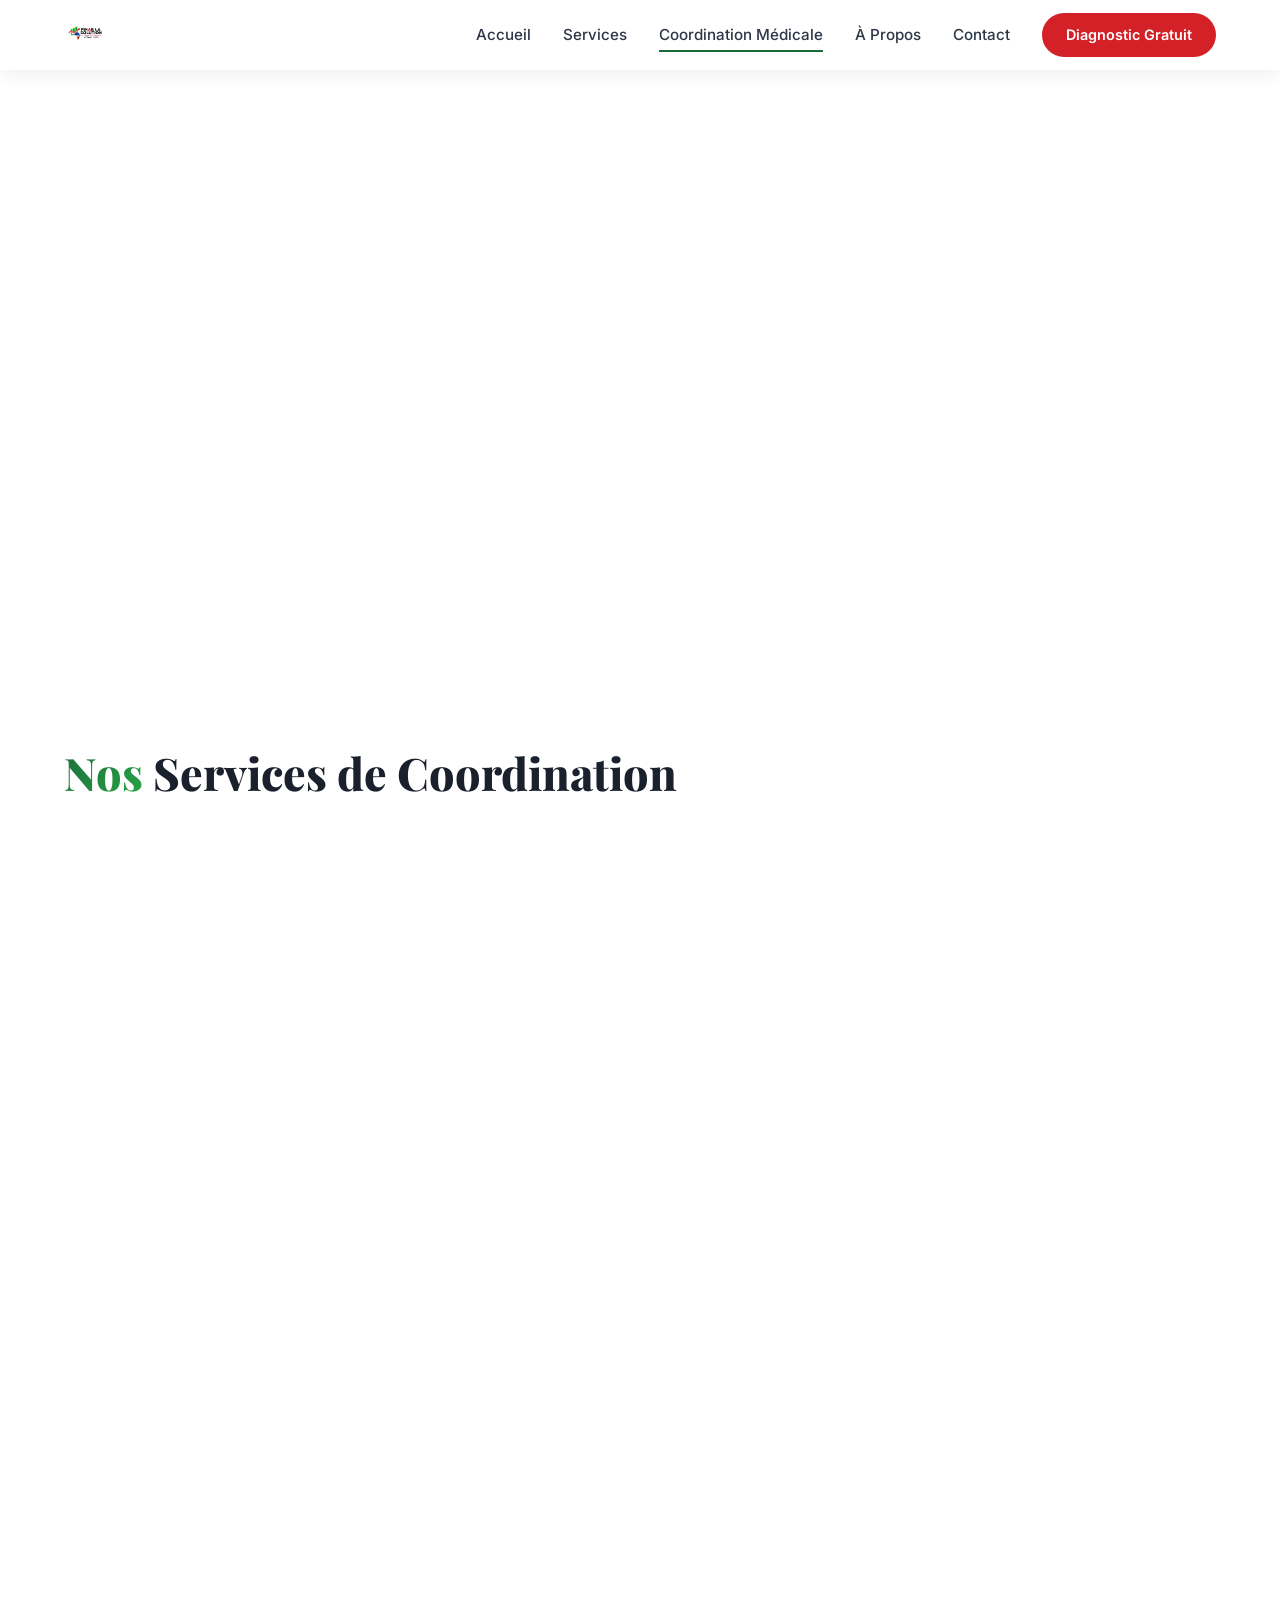
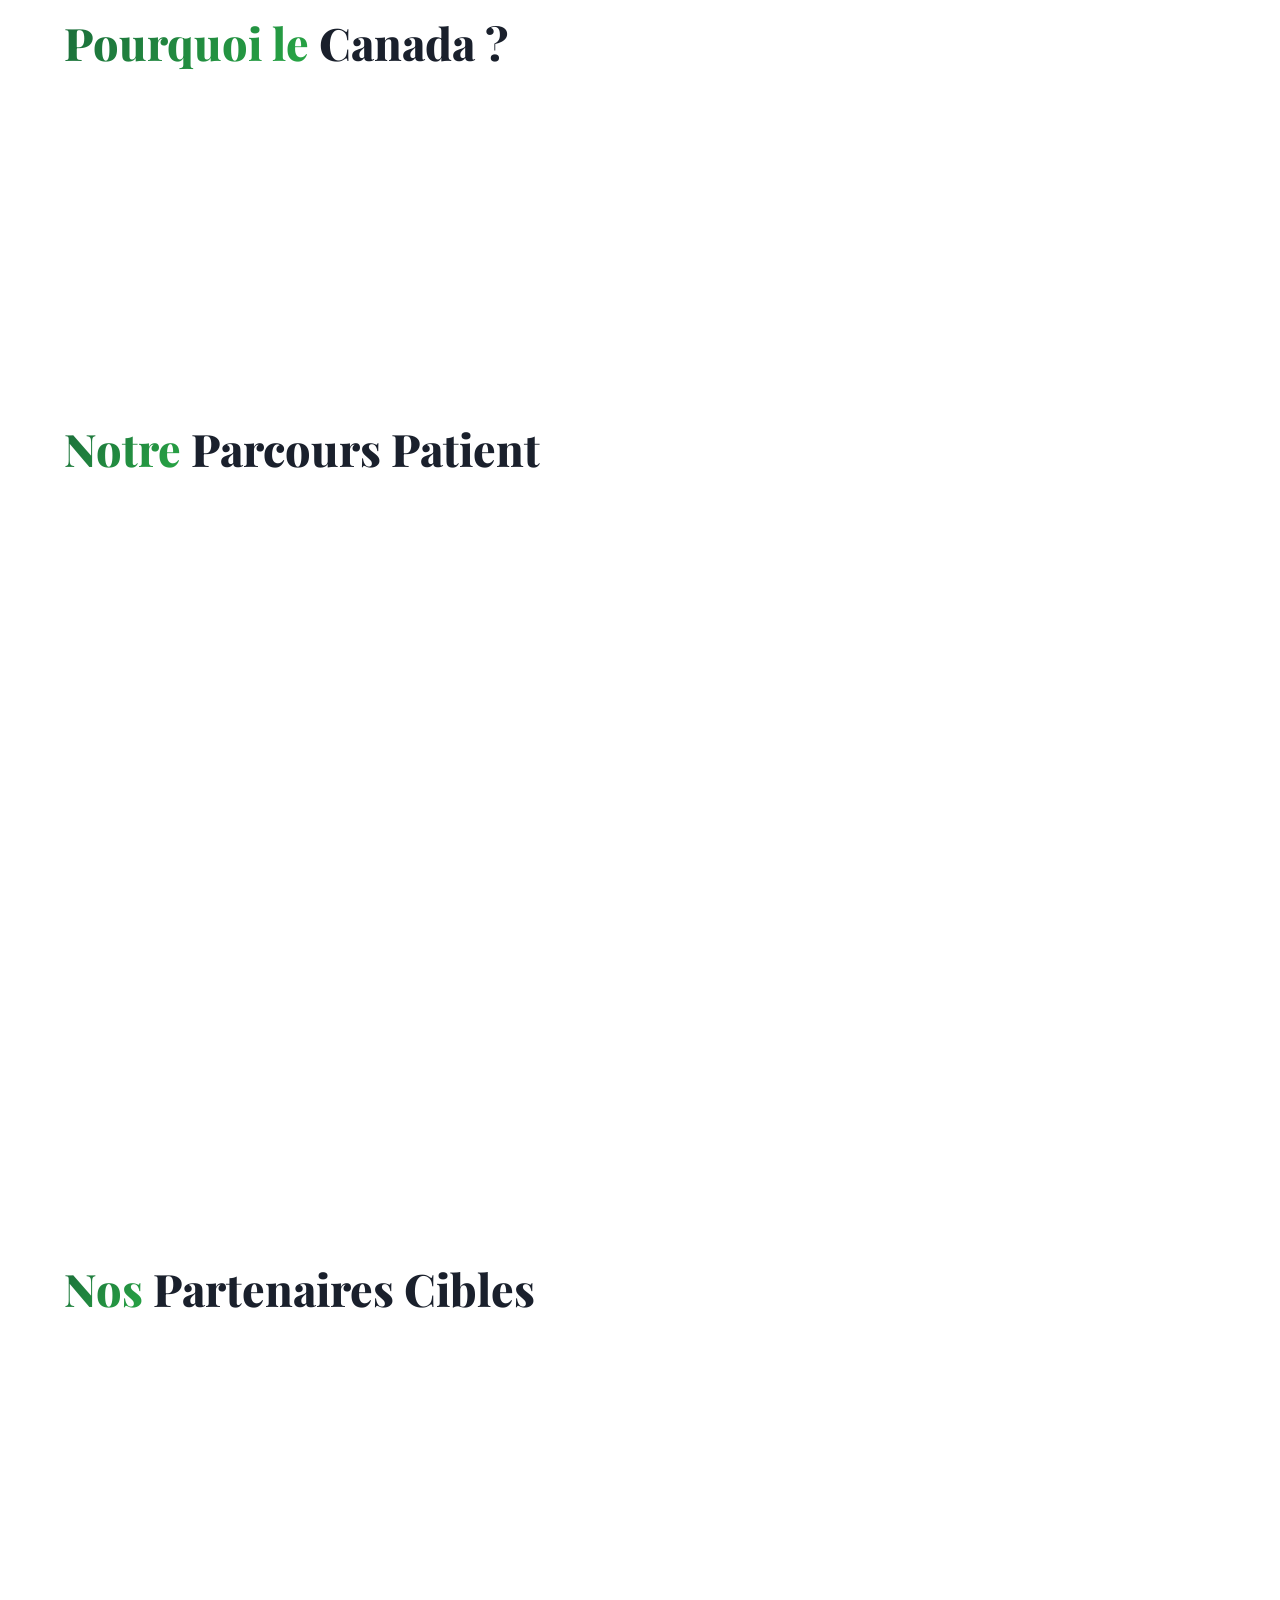
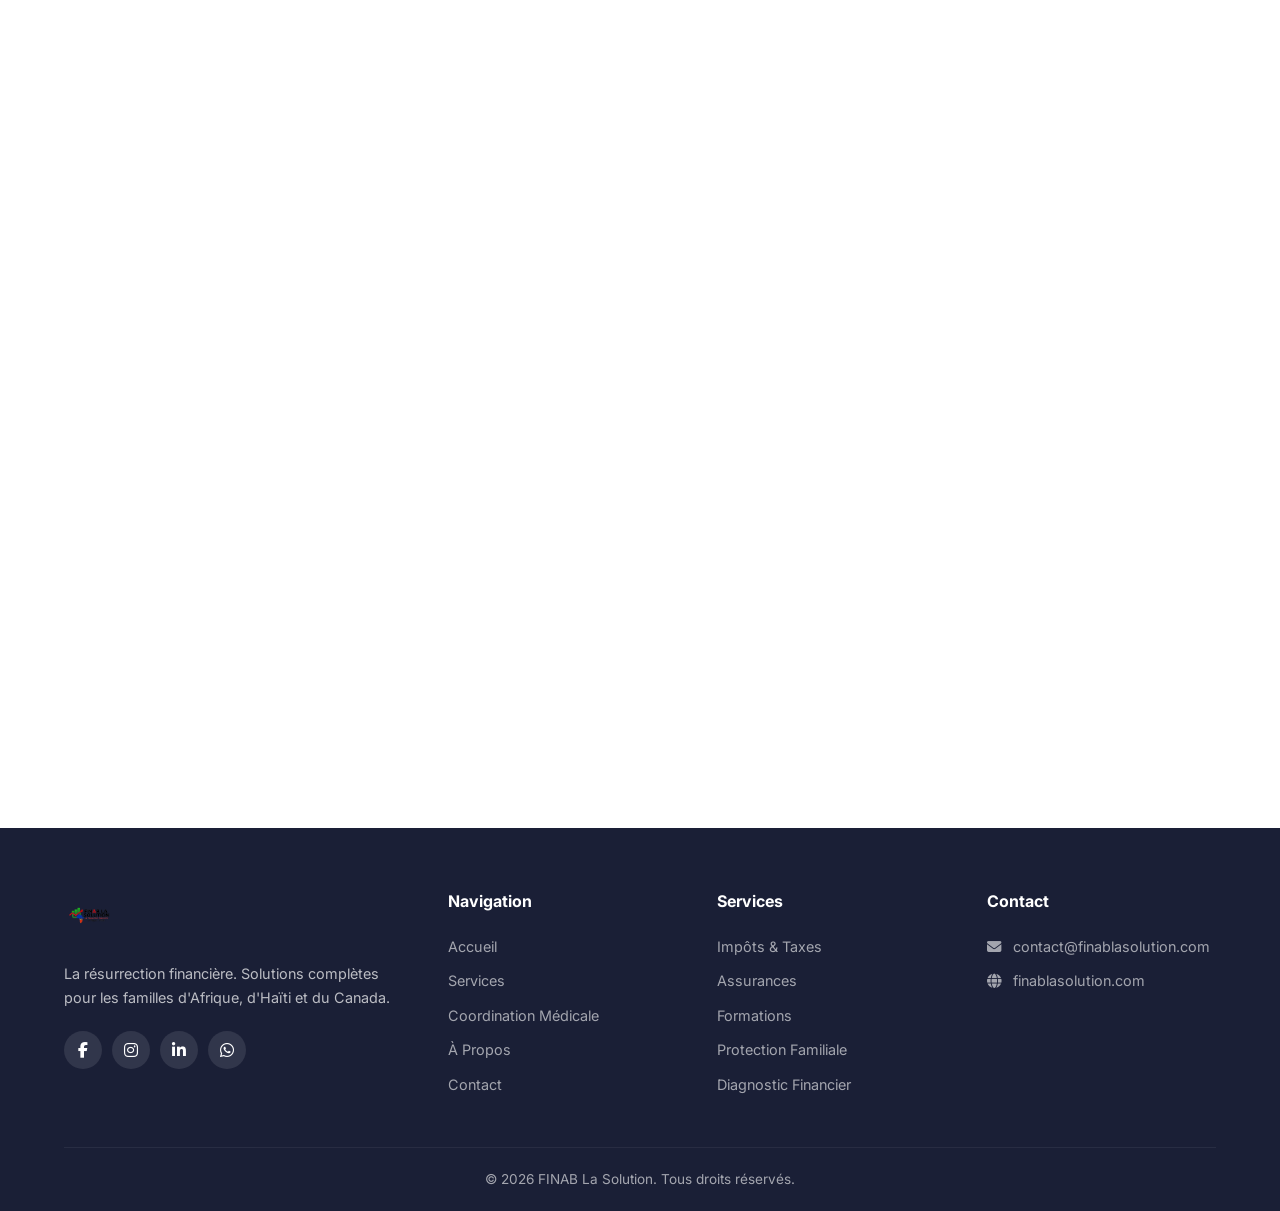
==== pages/coordination-medicale.html @ f25fc77c "Ajout page Coordination Médicale + mise à jour navigation" ====
<!DOCTYPE html>
<html lang="fr">
<head>
    <meta charset="UTF-8">
    <meta name="viewport" content="width=device-width, initial-scale=1.0">
    <title>Coordination Médicale Internationale — FINAB La Solution</title>
    <meta name="description" content="Coordination Médicale Internationale AFRIQUE → Canada. Sécurité • Conformité • Excellence.">
    <link rel="icon" href="../img/logo.webp">
    <link href="https://fonts.googleapis.com/css2?family=Inter:wght@300;400;500;600;700;800;900&family=Playfair+Display:wght@700;800;900&display=swap" rel="stylesheet">
    <link rel="stylesheet" href="https://cdnjs.cloudflare.com/ajax/libs/font-awesome/6.5.1/css/all.min.css">
    <link rel="stylesheet" href="../css/style.css">
    <link rel="stylesheet" href="../css/animations.css">
</head>
<body>
    <!-- Navigation -->
    <header id="navbar" class="navbar scrolled">
        <div class="container nav-container">
            <a href="../index.html" class="nav-logo">
                <img src="../img/logo.webp" alt="FINAB La Solution">
            </a>
            <nav class="nav-menu" id="navMenu">
                <a href="../index.html#accueil" class="nav-link">Accueil</a>
                <a href="../index.html#services" class="nav-link">Services</a>
                <a href="./coordination-medicale.html" class="nav-link active">Coordination Médicale</a>
                <a href="../index.html#apropos" class="nav-link">À Propos</a>
                <a href="../index.html#contact" class="nav-link">Contact</a>
                <a href="../index.html#diagnostic" class="nav-btn">Diagnostic Gratuit</a>
            </nav>
            <button class="nav-toggle" id="navToggle" aria-label="Menu">
                <span></span><span></span><span></span>
            </button>
        </div>
    </header>

    <main>
        <section class="section hero-medical py-5">
            <div class="container text-center text-white py-5">
                <h1 class="display-3 fw-bold fade-up">Coordination Médicale Internationale</h1>
                <p class="lead mt-3 fade-up delay-1">AFRIQUE <i class="fas fa-arrow-right mx-2"></i> Canada</p>
                <div class="d-flex justify-content-center gap-4 mt-4 fade-up delay-2">
                    <span class="h4"><i class="fas fa-shield-alt text-success me-2"></i>Sécurité</span>
                    <span class="h4"><i class="fas fa-check-circle text-info me-2"></i>Conformité</span>
                    <span class="h4"><i class="fas fa-star text-warning me-2"></i>Excellence</span>
                </div>
            </div>
        </section>

        <section class="section mission bg-light" id="mission">
            <div class="container">
                <div class="row">
                    <div class="col-md-6 d-flex align-items-center fade-left">
                        <div>
                            <h2 class="section-title"><span class="text-gradient">Notre</span> Mission</h2>
                            <p class="lead">Nous facilitons et sécurisons l’accès aux soins spécialisés au Canada pour les patients provenant de la **RDC, d’Afrique centrale et Afrique de L'Ouest** , grâce à un service complet de coordination médicale, logistique et administrative.</p>
                        </div>
                    </div>
                    <div class="col-md-6 text-center fade-right">
                        <img src="../img/medical-mission.jpg" alt="Mission Médicale" class="img-fluid rounded shadow-lg">
                    </div>
                </div>
            </div>
        </section>

        <section class="section services-medical" id="services">
            <div class="container">
                <h2 class="section-title text-center mb-5"><span class="text-gradient">Nos</span> Services de Coordination</h2>
                <div class="row row-cols-1 row-cols-md-3 g-4">
                    <div class="col fade-up">
                        <div class="card h-100 shadow-sm">
                            <div class="card-body text-center">
                                <i class="fas fa-file-alt fa-3x text-primary mb-3"></i>
                                <h5 class="card-title">Préparation du Dossier Médical</h5>
                                <p class="card-text">Collecte et organisation de tous les documents médicaux nécessaires à l'évaluation au Canada.</p>
                            </div>
                        </div>
                    </div>
                    <div class="col fade-up delay-1">
                        <div class="card h-100 shadow-sm">
                            <div class="card-body text-center">
                                <i class="fas fa-user-md fa-3x text-success mb-3"></i>
                                <h5 class="card-title">Orientation vers des Spécialistes</h5>
                                <p class="card-text">Mise en relation avec des médecins et cliniques accrédités au Canada selon la spécialité requise.</p>
                            </div>
                        </div>
                    </div>
                    <div class="col fade-up delay-2">
                        <div class="card h-100 shadow-sm">
                            <div class="card-body text-center">
                                <i class="fas fa-plane-departure fa-3x text-info mb-3"></i>
                                <h5 class="card-title">Logistique Complète</h5>
                                <p class="card-text">Gestion du voyage, hébergement, et transport local pour une tranquillité d'esprit totale.</p>
                            </div>
                        </div>
                    </div>
                    <div class="col fade-up delay-3">
                        <div class="card h-100 shadow-sm">
                            <div class="card-body text-center">
                                <i class="fas fa-shield-alt fa-3x text-warning mb-3"></i>
                                <h5 class="card-title">Assurance Privée Internationale</h5>
                                <p class="card-text">Prise en charge de l'obtention d'une couverture d'assurance adaptée à votre séjour médical.</p>
                            </div>
                        </div>
                    </div>
                    <div class="col fade-up delay-4">
                        <div class="card h-100 shadow-sm">
                            <div class="card-body text-center">
                                <i class="fas fa-clipboard-check fa-3x text-danger mb-3"></i>
                                <h5 class="card-title">Accompagnement Administratif</h5>
                                <p class="card-text">Assistance pour les démarches administratives et les visas si nécessaire.</p>
                            </div>
                        </div>
                    </div>
                    <div class="col fade-up delay-5">
                        <div class="card h-100 shadow-sm">
                            <div class="card-body text-center">
                                <i class="fas fa-heartbeat fa-3x text-success mb-3"></i>
                                <h5 class="card-title">Suivi Post-Traitement</h5>
                                <p class="card-text">Coordination du suivi nécessaire après le retour du patient dans son pays d'origine.</p>
                            </div>
                        </div>
                    </div>
                </div>
            </div>
        </section>

        <section class="section why-canada bg-light" id="why-canada">
            <div class="container">
                <h2 class="section-title text-center mb-5"><span class="text-gradient">Pourquoi le</span> Canada ?</h2>
                <div class="row align-items-center">
                    <div class="col-md-6 fade-left">
                        <img src="../img/canada-healthcare.jpg" alt="Hôpital Canadien" class="img-fluid rounded shadow-lg">
                    </div>
                    <div class="col-md-6 fade-right">
                        <ul class="list-unstyled why-canada-list">
                            <li><i class="fas fa-clinic-medical me-3 text-primary"></i> <strong>Excellence médicale</strong> reconnue mondialement</li>
                            <li><i class="fas fa-user-nurse me-3 text-success"></i> <strong>Spécialistes</strong> hautement qualifiés</li>
                            <li><i class="fas fa-microscope me-3 text-info"></i> <strong>Équipements de pointe</strong></li>
                            <li><i class="fas fa-file-contract me-3 text-warning"></i> <strong>Processus rigoureux</strong> et sécurisés</li>
                        </ul>
                    </div>
                </div>
            </div>
        </section>

        <section class="section patient-journey" id="patient-journey">
            <div class="container">
                <h2 class="section-title text-center mb-5"><span class="text-gradient">Notre</span> Parcours Patient</h2>
                <div class="timeline">
                    <div class="timeline-item fade-up">
                        <div class="timeline-icon"><i class="fas fa-search"></i></div>
                        <div class="timeline-content">
                            <h4>1. Pré-qualification</h4>
                            <p>Évaluation initiale du besoin médical et de l'éligibilité au programme de coordination.</p>
                        </div>
                    </div>
                    <div class="timeline-item fade-up delay-1">
                        <div class="timeline-icon"><i class="fas fa-file-medical"></i></div>
                        <div class="timeline-content">
                            <h4>2. Analyse Médicale Préliminaire</h4>
                            <p>Dossier examiné par nos experts pour une pré-évaluation et orientation.</p>
                        </div>
                    </div>
                    <div class="timeline-item fade-up delay-2">
                        <div class="timeline-icon"><i class="fas fa-stethoscope"></i></div>
                        <div class="timeline-content">
                            <h4>3. Plan de Soins + Estimation</h4>
                            <p>Proposition d'un plan de traitement détaillé et estimation des coûts associés.</p>
                        </div>
                    </div>
                    <div class="timeline-item fade-up delay-3">
                        <div class="timeline-icon"><i class="fas fa-plane"></i></div>
                        <div class="timeline-content">
                            <h4>4. Logistique + Assurance</h4>
                            <p>Organisation du voyage, hébergement et mise en place de l'assurance internationale.</p>
                        </div>
                    </div>
                    <div class="timeline-item fade-up delay-4">
                        <div class="timeline-icon"><i class="fas fa-hospital-user"></i></div>
                        <div class="timeline-content">
                            <h4>5. Arrivée au Canada</h4>
                            <p>Accueil et transfert du patient vers la structure médicale désignée.</p>
                        </div>
                    </div>
                    <div class="timeline-item fade-up delay-5">
                        <div class="timeline-icon"><i class="fas fa-handshake"></i></div>
                        <div class="timeline-content">
                            <h4>6. Accompagnement</h4>
                            <p>Soutien continu pendant le séjour médical : traduction, assistance quotidienne.</p>
                        </div>
                    </div>
                    <div class="timeline-item fade-up delay-6">
                        <div class="timeline-icon"><i class="fas fa-heartbeat"></i></div>
                        <div class="timeline-content">
                            <h4>7. Suivi Post-Traitement</h4>
                            <p>Organisation du suivi médical et du retour dans le pays d'origine.</p>
                        </div>
                    </div>
                </div>
            </div>
        </section>

        <section class="section partners bg-light" id="partners">
            <div class="container">
                <h2 class="section-title text-center mb-5"><span class="text-gradient">Nos</span> Partenaires Cibles</h2>
                <div class="row row-cols-1 row-cols-md-2 row-cols-lg-4 g-4">
                    <div class="col fade-up">
                        <div class="partner-card h-100 text-center p-4 shadow-sm rounded">
                            <i class="fas fa-hospital-alt fa-4x text-primary mb-3"></i>
                            <h5 class="card-title">Cliniques Privées</h5>
                        </div>
                    </div>
                    <div class="col fade-up delay-1">
                        <div class="partner-card h-100 text-center p-4 shadow-sm rounded">
                            <i class="fas fa-medkit fa-4x text-success mb-3"></i>
                            <h5 class="card-title">Centres Spécialisés</h5>
                        </div>
                    </div>
                    <div class="col fade-up delay-2">
                        <div class="partner-card h-100 text-center p-4 shadow-sm rounded">
                            <i class="fas fa-hand-holding-usd fa-4x text-info mb-3"></i>
                            <h5 class="card-title">Assureurs Internationaux</h5>
                        </div>
                    </div>
                    <div class="col fade-up delay-3">
                        <div class="partner-card h-100 text-center p-4 shadow-sm rounded">
                            <i class="fas fa-flask fa-4x text-warning mb-3"></i>
                            <h5 class="card-title">Laboratoires</h5>
                        </div>
                    </div>
                    <div class="col fade-up delay-4">
                        <div class="partner-card h-100 text-center p-4 shadow-sm rounded">
                            <i class="fas fa-ambulance fa-4x text-danger mb-3"></i>
                            <h5 class="card-title">Services de Transport Médical</h5>
                        </div>
                    </div>
                </div>
            </div>
        </section>

        <section class="section problem-solution bg-dark text-white" id="problem-solution">
            <div class="container">
                <div class="row align-items-center">
                    <div class="col-md-6 fade-left">
                        <h2 class="section-title"><span class="text-gradient">Le</span> Problème</h2>
                        <ul class="list-unstyled problem-list">
                            <li><i class="fas fa-times-circle me-3 text-danger"></i> Accès limité aux soins spécialisés en Afrique centrale</li>
                            <li><i class="fas fa-globe me-3 text-warning"></i> Parcours international complexe</li>
                            <li><i class="fas fa-exclamation-triangle me-3 text-danger"></i> Risques administratifs et financiers</li>
                            <li><i class="fas fa-search-minus me-3 text-info"></i> Manque de coordination professionnelle</li>
                        </ul>
                    </div>
                    <div class="col-md-6 fade-right">
                        <h2 class="section-title"><span class="text-gradient">Notre</span> Solution</h2>
                        <p class="lead mt-4">Un service complet de **conciergerie médicale internationale**, conforme aux normes canadiennes, garantissant **Sécurité, Conformité et Excellence** à chaque étape du processus.</p>
                        <a href="../index.html#contact" class="btn btn-primary btn-lg mt-4">
                            <i class="fas fa-phone-alt me-2"></i> Contactez-nous pour en savoir plus
                        </a>
                    </div>
                </div>
            </div>
        </section>
    </main>

    <!-- Footer (copied from index.html, paths adjusted) -->
    <footer class="footer">
        <div class="container">
            <div class="footer-grid">
                <div class="footer-brand">
                    <img src="../img/logo.webp" alt="FINAB La Solution" class="footer-logo">
                    <p>La résurrection financière. Solutions complètes pour les familles d'Afrique, d'Haïti et du Canada.</p>
                    <div class="footer-socials">
                        <a href="#"><i class="fab fa-facebook-f"></i></a>
                        <a href="#"><i class="fab fa-instagram"></i></a>
                        <a href="#"><i class="fab fa-linkedin-in"></i></a>
                        <a href="#"><i class="fab fa-whatsapp"></i></a>
                    </div>
                </div>
                <div class="footer-links">
                    <h4>Navigation</h4>
                    <a href="../index.html#accueil">Accueil</a>
                    <a href="../index.html#services">Services</a>
                    <a href="./coordination-medicale.html">Coordination Médicale</a>
                    <a href="../index.html#apropos">À Propos</a>
                    <a href="../index.html#contact">Contact</a>
                </div>
                <div class="footer-links">
                    <h4>Services</h4>
                    <a href="../index.html#services">Impôts & Taxes</a>
                    <a href="../index.html#services">Assurances</a>
                    <a href="../index.html#services">Formations</a>
                    <a href="../index.html#services">Protection Familiale</a>
                    <a href="../index.html#diagnostic">Diagnostic Financier</a>
                </div>
                <div class="footer-links">
                    <h4>Contact</h4>
                    <p><i class="fas fa-envelope"></i> contact@finablasolution.com</p>
                    <p><i class="fas fa-globe"></i> finablasolution.com</p>
                </div>
            </div>
            <div class="footer-bottom">
                <p>&copy; 2026 FINAB La Solution. Tous droits réservés.</p>
            </div>
        </div>
    </footer>

    <!-- Back to Top -->
    <button id="backToTop" class="back-to-top" aria-label="Retour en haut">
        <i class="fas fa-arrow-up"></i>
    </button>

    <script src="../js/main.js"></script>
</body>
</html>
---- css/style.css ----
/* ===== FINAB La Solution — Premium Stylesheet ===== */

:root {
    --green: #1B6B3A;
    --green-light: #28a745;
    --green-dark: #0d4a25;
    --red: #D42027;
    --red-light: #e8444a;
    --navy: #1a1f36;
    --navy-light: #272c40;
    --gold: #c9a84c;
    --white: #ffffff;
    --gray-50: #f8f9fc;
    --gray-100: #f1f3f7;
    --gray-200: #e2e6ee;
    --gray-400: #8892a4;
    --gray-600: #4a5568;
    --gray-800: #2d3748;
    --text: #1a202c;
    --shadow: 0 4px 30px rgba(0,0,0,0.08);
    --shadow-lg: 0 20px 60px rgba(0,0,0,0.12);
    --radius: 16px;
    --radius-sm: 10px;
    --transition: all 0.3s cubic-bezier(0.4, 0, 0.2, 1);
}

* { margin: 0; padding: 0; box-sizing: border-box; }

html {
    scroll-behavior: smooth;
    scroll-padding-top: 80px;
}

body {
    font-family: 'Inter', -apple-system, sans-serif;
    color: var(--text);
    background: var(--white);
    overflow-x: hidden;
    line-height: 1.7;
}

.container {
    max-width: 1200px;
    margin: 0 auto;
    padding: 0 24px;
}

.text-gradient {
    background: linear-gradient(135deg, var(--green), var(--green-light));
    -webkit-background-clip: text;
    -webkit-text-fill-color: transparent;
    background-clip: text;
}

/* ===== PRELOADER ===== */
#preloader {
    position: fixed;
    inset: 0;
    background: var(--navy);
    display: flex;
    align-items: center;
    justify-content: center;
    z-index: 10000;
    transition: opacity 0.5s, visibility 0.5s;
}
#preloader.hidden { opacity: 0; visibility: hidden; }
.loader { text-align: center; }
.loader-logo { width: 80px; animation: pulse 1.5s infinite; }
.loader-bar { width: 200px; height: 4px; background: rgba(255,255,255,0.1); border-radius: 4px; margin-top: 20px; overflow: hidden; }
.loader-progress { height: 100%; background: linear-gradient(90deg, var(--green), var(--green-light)); border-radius: 4px; animation: loading 1.5s ease-in-out; width: 100%; }
@keyframes loading { from { width: 0; } to { width: 100%; } }
@keyframes pulse { 0%,100% { transform: scale(1); } 50% { transform: scale(1.05); } }

/* ===== NAVBAR ===== */
.navbar {
    position: fixed;
    top: 0;
    left: 0;
    right: 0;
    z-index: 1000;
    padding: 16px 0;
    transition: var(--transition);
    background: transparent;
}
.navbar.scrolled {
    background: rgba(255,255,255,0.95);
    backdrop-filter: blur(20px);
    box-shadow: 0 2px 20px rgba(0,0,0,0.08);
    padding: 10px 0;
}
.nav-container { display: flex; align-items: center; justify-content: space-between; }
.nav-logo img { height: 50px; transition: var(--transition); }
.navbar.scrolled .nav-logo img { height: 42px; }
.nav-menu { display: flex; align-items: center; gap: 32px; }
.nav-link {
    font-size: 0.95rem;
    font-weight: 500;
    color: var(--white);
    text-decoration: none;
    position: relative;
    transition: var(--transition);
}
.navbar.scrolled .nav-link { color: var(--gray-800); }
.nav-link::after {
    content: '';
    position: absolute;
    bottom: -4px;
    left: 0;
    width: 0;
    height: 2px;
    background: var(--green);
    transition: var(--transition);
}
.nav-link:hover::after, .nav-link.active::after { width: 100%; }
.nav-btn {
    padding: 10px 24px;
    background: var(--red);
    color: var(--white) !important;
    border-radius: 50px;
    font-weight: 600;
    font-size: 0.9rem;
    text-decoration: none;
    transition: var(--transition);
}
.nav-btn:hover { background: var(--red-light); transform: translateY(-2px); box-shadow: 0 8px 25px rgba(212,32,39,0.3); }
.nav-toggle { display: none; background: none; border: none; cursor: pointer; padding: 8px; }
.nav-toggle span { display: block; width: 24px; height: 2px; background: var(--white); margin: 5px 0; transition: var(--transition); border-radius: 2px; }
.navbar.scrolled .nav-toggle span { background: var(--gray-800); }

/* ===== HERO ===== */
.hero {
    position: relative;
    min-height: 100vh;
    display: flex;
    align-items: center;
    overflow: hidden;
}
/* Hero Slider */
.hero-slider { position: absolute; inset: 0; z-index: 0; }
.hero-slide {
    position: absolute;
    inset: 0;
    background-size: cover;
    background-position: center;
    opacity: 0;
    transform: scale(1.1);
    transition: opacity 1.2s ease, transform 6s ease;
}
.hero-slide.active { opacity: 1; transform: scale(1); }
.slide-overlay {
    position: absolute;
    inset: 0;
    background: linear-gradient(135deg, rgba(26,31,54,0.85) 0%, rgba(13,74,37,0.75) 50%, rgba(26,31,54,0.85) 100%);
}
.hero-slider-nav {
    position: absolute;
    bottom: 80px;
    left: 50%;
    transform: translateX(-50%);
    z-index: 10;
    display: flex;
    gap: 12px;
}
.slider-dot {
    width: 12px;
    height: 12px;
    border-radius: 50%;
    background: rgba(255,255,255,0.4);
    cursor: pointer;
    transition: var(--transition);
}
.slider-dot.active { background: var(--white); width: 36px; border-radius: 6px; }
.particles { position: absolute; inset: 0; overflow: hidden; }
.particle {
    position: absolute;
    width: 4px;
    height: 4px;
    background: rgba(255,255,255,0.15);
    border-radius: 50%;
    animation: float-particle linear infinite;
}
@keyframes float-particle {
    0% { transform: translateY(100vh) rotate(0deg); opacity: 0; }
    10% { opacity: 1; }
    90% { opacity: 1; }
    100% { transform: translateY(-10vh) rotate(720deg); opacity: 0; }
}
.hero-content {
    position: relative;
    z-index: 2;
    text-align: center;
    color: var(--white);
    padding: 120px 0 80px;
}
.hero-badge {
    display: inline-flex;
    align-items: center;
    gap: 8px;
    padding: 8px 20px;
    background: rgba(255,255,255,0.1);
    border: 1px solid rgba(255,255,255,0.15);
    border-radius: 50px;
    font-size: 0.85rem;
    font-weight: 500;
    margin-bottom: 24px;
    backdrop-filter: blur(10px);
}
.hero-title {
    font-family: 'Playfair Display', serif;
    font-size: clamp(2.8rem, 6vw, 5rem);
    font-weight: 900;
    line-height: 1.1;
    margin-bottom: 24px;
}
.hero-title .text-gradient {
    background: linear-gradient(135deg, var(--green-light), #4ade80, var(--gold));
    -webkit-background-clip: text;
    -webkit-text-fill-color: transparent;
    background-clip: text;
}
.hero-subtitle {
    font-size: 1.15rem;
    max-width: 640px;
    margin: 0 auto 40px;
    opacity: 0.9;
    line-height: 1.8;
}
.hero-cta { display: flex; justify-content: center; gap: 16px; flex-wrap: wrap; margin-bottom: 60px; }
.hero-stats {
    display: flex;
    justify-content: center;
    gap: 60px;
    padding-top: 40px;
    border-top: 1px solid rgba(255,255,255,0.1);
}
.stat { text-align: center; }
.stat-number { font-size: 2.5rem; font-weight: 800; display: block; }
.stat-label { font-size: 0.85rem; opacity: 0.7; }
.hero-scroll {
    position: absolute;
    bottom: 30px;
    left: 50%;
    transform: translateX(-50%);
    z-index: 2;
}
.hero-scroll a { color: rgba(255,255,255,0.5); font-size: 1.5rem; animation: bounce 2s infinite; display: block; }
@keyframes bounce { 0%,20%,50%,80%,100% { transform: translateY(0); } 40% { transform: translateY(-10px); } 60% { transform: translateY(-5px); } }

/* ===== BUTTONS ===== */
.btn {
    display: inline-flex;
    align-items: center;
    gap: 8px;
    padding: 12px 28px;
    border-radius: 50px;
    font-weight: 600;
    font-size: 0.95rem;
    text-decoration: none;
    border: none;
    cursor: pointer;
    transition: var(--transition);
}
.btn-lg { padding: 16px 36px; font-size: 1rem; }
.btn-primary { background: var(--red); color: var(--white); }
.btn-primary:hover { background: var(--red-light); transform: translateY(-3px); box-shadow: 0 12px 35px rgba(212,32,39,0.3); }
.btn-outline { background: transparent; color: var(--white); border: 2px solid rgba(255,255,255,0.3); }
.btn-outline:hover { background: rgba(255,255,255,0.1); border-color: rgba(255,255,255,0.6); }
.btn-white { background: var(--white); color: var(--green-dark); }
.btn-white:hover { background: var(--gray-100); transform: translateY(-3px); box-shadow: var(--shadow-lg); }
.btn-outline-white { background: transparent; color: var(--white); border: 2px solid rgba(255,255,255,0.4); }
.btn-outline-white:hover { background: rgba(255,255,255,0.1); }
.btn-full { width: 100%; justify-content: center; }

/* ===== SECTIONS ===== */
.section { padding: 100px 0; }
.section-header { text-align: center; max-width: 640px; margin: 0 auto 60px; }
.section-tag {
    display: inline-block;
    padding: 6px 16px;
    background: rgba(27,107,58,0.1);
    color: var(--green);
    border-radius: 50px;
    font-size: 0.85rem;
    font-weight: 600;
    margin-bottom: 16px;
    text-transform: uppercase;
    letter-spacing: 1px;
}
.section-title { font-family: 'Playfair Display', serif; font-size: clamp(2rem, 4vw, 2.8rem); font-weight: 800; line-height: 1.2; margin-bottom: 16px; }
.section-desc { color: var(--gray-600); font-size: 1.05rem; }

/* ===== SERVICES ===== */
.services { background: var(--gray-50); }
.services-grid { display: grid; grid-template-columns: repeat(3, 1fr); gap: 24px; }
.service-card {
    background: var(--white);
    border-radius: var(--radius);
    box-shadow: var(--shadow);
    transition: var(--transition);
    position: relative;
    overflow: hidden;
}
.service-img { height: 200px; overflow: hidden; }
.service-img img { width: 100%; height: 100%; object-fit: cover; transition: transform 0.5s ease; }
.service-card:hover .service-img img { transform: scale(1.1); }
.service-body { padding: 30px; }
.service-card::before {
    content: '';
    position: absolute;
    top: 0;
    left: 0;
    right: 0;
    height: 4px;
    background: linear-gradient(90deg, var(--green), var(--green-light));
    transform: scaleX(0);
    transition: var(--transition);
}
.service-card:hover { transform: translateY(-8px); box-shadow: var(--shadow-lg); }
.service-card:hover::before { transform: scaleX(1); }
.service-icon {
    width: 64px;
    height: 64px;
    background: linear-gradient(135deg, rgba(27,107,58,0.1), rgba(40,167,69,0.1));
    border-radius: 16px;
    display: flex;
    align-items: center;
    justify-content: center;
    font-size: 1.5rem;
    color: var(--green);
    margin-bottom: 20px;
    transition: var(--transition);
}
.service-card:hover .service-icon { background: linear-gradient(135deg, var(--green), var(--green-light)); color: var(--white); }
.service-card h3 { font-size: 1.2rem; font-weight: 700; margin-bottom: 12px; }
.service-card p { color: var(--gray-600); font-size: 0.95rem; margin-bottom: 16px; }
.service-link { color: var(--green); font-weight: 600; text-decoration: none; font-size: 0.9rem; display: inline-flex; align-items: center; gap: 6px; }
.service-link i { transition: var(--transition); }
.service-link:hover i { transform: translateX(4px); }

/* ===== ABOUT ===== */
.about-grid { display: grid; grid-template-columns: 1fr 1fr; gap: 80px; align-items: center; }
.about-img-wrapper { position: relative; border-radius: var(--radius); overflow: hidden; }
.about-img-wrapper img { width: 100%; height: 500px; object-fit: cover; }
.about-badge {
    position: absolute;
    bottom: 24px;
    right: 24px;
    background: var(--green);
    color: var(--white);
    padding: 20px 28px;
    border-radius: var(--radius-sm);
    text-align: center;
}
.badge-number { font-size: 2rem; font-weight: 800; display: block; }
.badge-text { font-size: 0.8rem; opacity: 0.9; }
.about-content p { color: var(--gray-600); margin-bottom: 16px; font-size: 1.05rem; }
.about-features { margin: 30px 0; }
.feature { display: flex; align-items: center; gap: 12px; padding: 10px 0; }
.feature i { color: var(--green); font-size: 1.2rem; }
.feature span { font-weight: 500; }

/* ===== REGIONS ===== */
.regions { background: linear-gradient(135deg, var(--navy) 0%, var(--green-dark) 100%); color: var(--white); }
.regions .section-tag { background: rgba(255,255,255,0.15); color: var(--white); }
.regions .text-gradient { background: linear-gradient(135deg, #4ade80, var(--gold)); -webkit-background-clip: text; background-clip: text; }
.regions-grid { display: grid; grid-template-columns: repeat(3, 1fr); gap: 30px; }
.region-card {
    background: rgba(255,255,255,0.05);
    border: 1px solid rgba(255,255,255,0.1);
    border-radius: var(--radius);
    text-align: center;
    transition: var(--transition);
    backdrop-filter: blur(10px);
    overflow: hidden;
}
.region-card:hover { background: rgba(255,255,255,0.1); transform: translateY(-5px); }
.region-img { height: 200px; overflow: hidden; }
.region-img img { width: 100%; height: 100%; object-fit: cover; transition: transform 0.5s ease; }
.region-card:hover .region-img img { transform: scale(1.1); }
.region-body { padding: 30px; }
.region-icon { font-size: 3rem; margin-bottom: 16px; }
.region-card h3 { font-size: 1.3rem; font-weight: 700; margin-bottom: 12px; }
.region-card p { opacity: 0.8; font-size: 0.95rem; }

/* ===== TESTIMONIALS ===== */
.testimonials { background: var(--gray-50); }
.testimonials-slider { max-width: 700px; margin: 0 auto; position: relative; }
.testimonial-card {
    display: none;
    background: var(--white);
    padding: 48px;
    border-radius: var(--radius);
    box-shadow: var(--shadow);
    text-align: center;
}
.testimonial-card.active { display: block; animation: fadeIn 0.5s; }
@keyframes fadeIn { from { opacity: 0; transform: translateY(10px); } to { opacity: 1; transform: translateY(0); } }
.testimonial-stars { color: var(--gold); font-size: 1.2rem; margin-bottom: 24px; }
.testimonial-text { font-size: 1.1rem; color: var(--gray-600); line-height: 1.8; margin-bottom: 30px; font-style: italic; }
.testimonial-author { display: flex; align-items: center; justify-content: center; gap: 16px; }
.author-avatar { width: 50px; height: 50px; background: var(--gray-200); border-radius: 50%; display: flex; align-items: center; justify-content: center; font-size: 2rem; color: var(--gray-400); }
.testimonial-author strong { display: block; font-size: 1rem; }
.testimonial-author span { color: var(--gray-400); font-size: 0.85rem; }
.testimonial-nav { display: flex; align-items: center; justify-content: center; gap: 20px; margin-top: 30px; }
.test-prev, .test-next { background: var(--white); border: 1px solid var(--gray-200); width: 44px; height: 44px; border-radius: 50%; cursor: pointer; display: flex; align-items: center; justify-content: center; transition: var(--transition); }
.test-prev:hover, .test-next:hover { background: var(--green); color: var(--white); border-color: var(--green); }
.test-dots { display: flex; gap: 8px; }
.dot { width: 10px; height: 10px; border-radius: 50%; background: var(--gray-200); cursor: pointer; transition: var(--transition); }
.dot.active { background: var(--green); width: 30px; border-radius: 5px; }

/* ===== DIAGNOSTIC ===== */
.diagnostic-wrapper { max-width: 800px; margin: 0 auto; }
.diagnostic-placeholder {
    background: var(--gray-50);
    border: 2px dashed var(--gray-200);
    border-radius: var(--radius);
    padding: 80px 40px;
    text-align: center;
}
.diagnostic-icon { font-size: 3rem; color: var(--green); margin-bottom: 20px; }
.diagnostic-placeholder h3 { font-size: 1.4rem; margin-bottom: 12px; }
.diagnostic-placeholder p { color: var(--gray-400); }
.diagnostic-wrapper iframe { border-radius: var(--radius); border: none; }

/* ===== CTA SECTION ===== */
.cta-section {
    background: linear-gradient(135deg, var(--red), #e8444a);
    color: var(--white);
    text-align: center;
    padding: 80px 0;
}
.cta-content h2 { font-family: 'Playfair Display', serif; font-size: clamp(1.8rem, 3.5vw, 2.5rem); margin-bottom: 16px; }
.cta-content p { opacity: 0.9; font-size: 1.1rem; max-width: 500px; margin: 0 auto 30px; }
.cta-buttons { display: flex; justify-content: center; gap: 16px; flex-wrap: wrap; }

/* ===== CONTACT ===== */
.contact-grid { display: grid; grid-template-columns: 1fr 1.2fr; gap: 60px; align-items: start; }
.contact-card {
    display: flex;
    align-items: center;
    gap: 16px;
    padding: 20px;
    background: var(--gray-50);
    border-radius: var(--radius-sm);
    margin-bottom: 16px;
    transition: var(--transition);
}
.contact-card:hover { transform: translateX(8px); }
.contact-icon { width: 50px; height: 50px; background: linear-gradient(135deg, var(--green), var(--green-light)); color: var(--white); border-radius: 12px; display: flex; align-items: center; justify-content: center; font-size: 1.2rem; flex-shrink: 0; }
.contact-card h4 { font-size: 1rem; margin-bottom: 4px; }
.contact-card p { color: var(--gray-600); font-size: 0.9rem; }
.contact-socials { display: flex; gap: 12px; margin-top: 24px; }
.social-icon { width: 44px; height: 44px; background: var(--gray-100); border-radius: 50%; display: flex; align-items: center; justify-content: center; color: var(--gray-600); text-decoration: none; transition: var(--transition); }
.social-icon:hover { background: var(--green); color: var(--white); transform: translateY(-3px); }

.contact-form { background: var(--white); padding: 40px; border-radius: var(--radius); box-shadow: var(--shadow); }
.form-row { display: grid; grid-template-columns: 1fr 1fr; gap: 16px; }
.form-group { margin-bottom: 20px; }
.form-group label { display: block; font-weight: 600; font-size: 0.9rem; margin-bottom: 6px; }
.form-group input, .form-group select, .form-group textarea {
    width: 100%;
    padding: 14px 18px;
    border: 1px solid var(--gray-200);
    border-radius: var(--radius-sm);
    font-size: 0.95rem;
    font-family: inherit;
    transition: var(--transition);
    background: var(--gray-50);
}
.form-group input:focus, .form-group select:focus, .form-group textarea:focus {
    outline: none;
    border-color: var(--green);
    box-shadow: 0 0 0 4px rgba(27,107,58,0.1);
}

/* ===== FOOTER ===== */
.footer { background: var(--navy); color: var(--white); padding: 60px 0 0; }
.footer-grid { display: grid; grid-template-columns: 1.5fr 1fr 1fr 1fr; gap: 40px; padding-bottom: 40px; }
.footer-logo { height: 50px; margin-bottom: 16px; }
.footer-brand p { opacity: 0.7; font-size: 0.9rem; margin-bottom: 20px; }
.footer-socials { display: flex; gap: 10px; }
.footer-socials a { width: 38px; height: 38px; background: rgba(255,255,255,0.1); border-radius: 50%; display: flex; align-items: center; justify-content: center; color: var(--white); text-decoration: none; transition: var(--transition); }
.footer-socials a:hover { background: var(--green); transform: translateY(-3px); }
.footer-links h4 { font-size: 1rem; font-weight: 700; margin-bottom: 20px; }
.footer-links a, .footer-links p { display: block; color: rgba(255,255,255,0.6); text-decoration: none; font-size: 0.9rem; margin-bottom: 10px; transition: var(--transition); }
.footer-links a:hover { color: var(--white); padding-left: 4px; }
.footer-links p i { margin-right: 8px; }
.footer-bottom { border-top: 1px solid rgba(255,255,255,0.1); padding: 20px 0; text-align: center; font-size: 0.85rem; opacity: 0.6; }

/* ===== BACK TO TOP ===== */
.back-to-top {
    position: fixed;
    bottom: 100px;
    right: 24px;
    width: 48px;
    height: 48px;
    background: var(--green);
    color: var(--white);
    border: none;
    border-radius: 50%;
    cursor: pointer;
    font-size: 1.1rem;
    display: flex;
    align-items: center;
    justify-content: center;
    opacity: 0;
    visibility: hidden;
    transition: var(--transition);
    box-shadow: 0 4px 20px rgba(27,107,58,0.3);
    z-index: 99;
}
.back-to-top.visible { opacity: 1; visibility: visible; }
.back-to-top:hover { background: var(--green-dark); transform: translateY(-3px); }

/* ===== RESPONSIVE ===== */
@media (max-width: 992px) {
    .nav-menu {
        position: fixed;
        top: 0;
        right: -100%;
        width: 280px;
        height: 100vh;
        background: var(--navy);
        flex-direction: column;
        padding: 80px 30px 30px;
        transition: var(--transition);
        gap: 20px;
    }
    .nav-menu.open { right: 0; }
    .nav-menu .nav-link { color: var(--white); font-size: 1.1rem; }
    .nav-toggle { display: block; z-index: 1001; }
    .nav-toggle.open span:nth-child(1) { transform: rotate(45deg) translate(5px, 5px); }
    .nav-toggle.open span:nth-child(2) { opacity: 0; }
    .nav-toggle.open span:nth-child(3) { transform: rotate(-45deg) translate(5px, -5px); }
    .services-grid { grid-template-columns: repeat(2, 1fr); }
    .about-grid { grid-template-columns: 1fr; gap: 40px; }
    .contact-grid { grid-template-columns: 1fr; }
    .footer-grid { grid-template-columns: 1fr 1fr; }
    .hero-stats { gap: 30px; }
    .regions-grid { grid-template-columns: 1fr; max-width: 400px; margin: 0 auto; }
}

@media (max-width: 640px) {
    .services-grid { grid-template-columns: 1fr; }
    .hero-stats { flex-direction: column; gap: 20px; }
    .form-row { grid-template-columns: 1fr; }
    .footer-grid { grid-template-columns: 1fr; }
    .hero-title { font-size: 2.2rem; }
    .section { padding: 70px 0; }
    .contact-form { padding: 24px; }
    .testimonial-card { padding: 30px 20px; }
}
---- css/animations.css ----
/* ===== Scroll Animations ===== */
.fade-up { opacity: 0; transform: translateY(40px); transition: opacity 0.8s ease, transform 0.8s ease; }
.fade-left { opacity: 0; transform: translateX(-40px); transition: opacity 0.8s ease, transform 0.8s ease; }
.fade-right { opacity: 0; transform: translateX(40px); transition: opacity 0.8s ease, transform 0.8s ease; }
.fade-up.visible, .fade-left.visible, .fade-right.visible { opacity: 1; transform: translate(0); }
.delay-1 { transition-delay: 0.15s !important; }
.delay-2 { transition-delay: 0.3s !important; }
.delay-3 { transition-delay: 0.45s !important; }
.delay-4 { transition-delay: 0.6s !important; }
.delay-5 { transition-delay: 0.75s !important; }

/* ===== Hover Micro-interactions ===== */
.service-card { transition: transform 0.4s cubic-bezier(0.34, 1.56, 0.64, 1), box-shadow 0.3s ease; }
.region-card { transition: transform 0.4s cubic-bezier(0.34, 1.56, 0.64, 1), background 0.3s ease; }

/* ===== Gradient border shimmer ===== */
@keyframes shimmer {
    0% { background-position: -200% center; }
    100% { background-position: 200% center; }
}
.service-card:hover::before {
    background: linear-gradient(90deg, var(--green), var(--gold), var(--green-light), var(--green));
    background-size: 200% 100%;
    animation: shimmer 2s infinite;
}

/* ===== Floating animation ===== */
@keyframes float {
    0%, 100% { transform: translateY(0); }
    50% { transform: translateY(-10px); }
}
.about-badge { animation: float 3s ease-in-out infinite; }

/* ===== Typewriter cursor ===== */
@keyframes blink { 0%, 100% { opacity: 1; } 50% { opacity: 0; } }
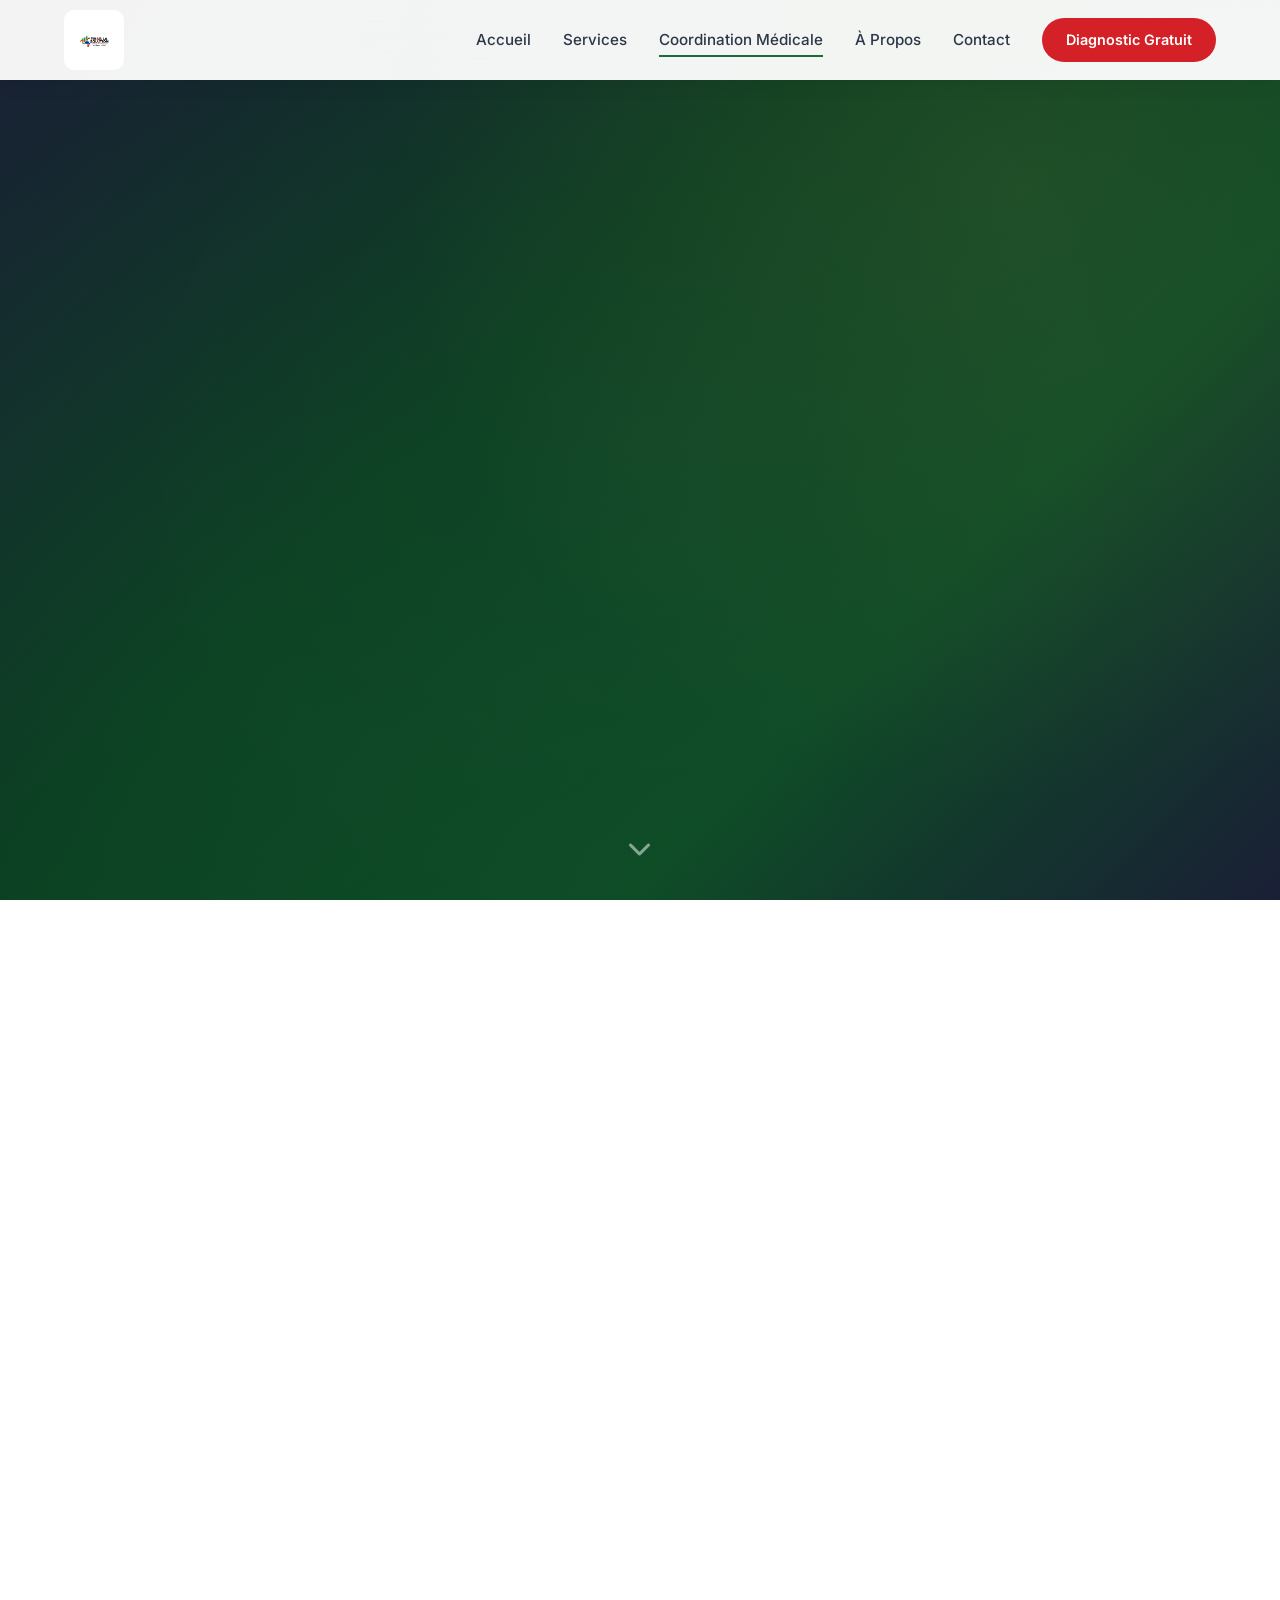
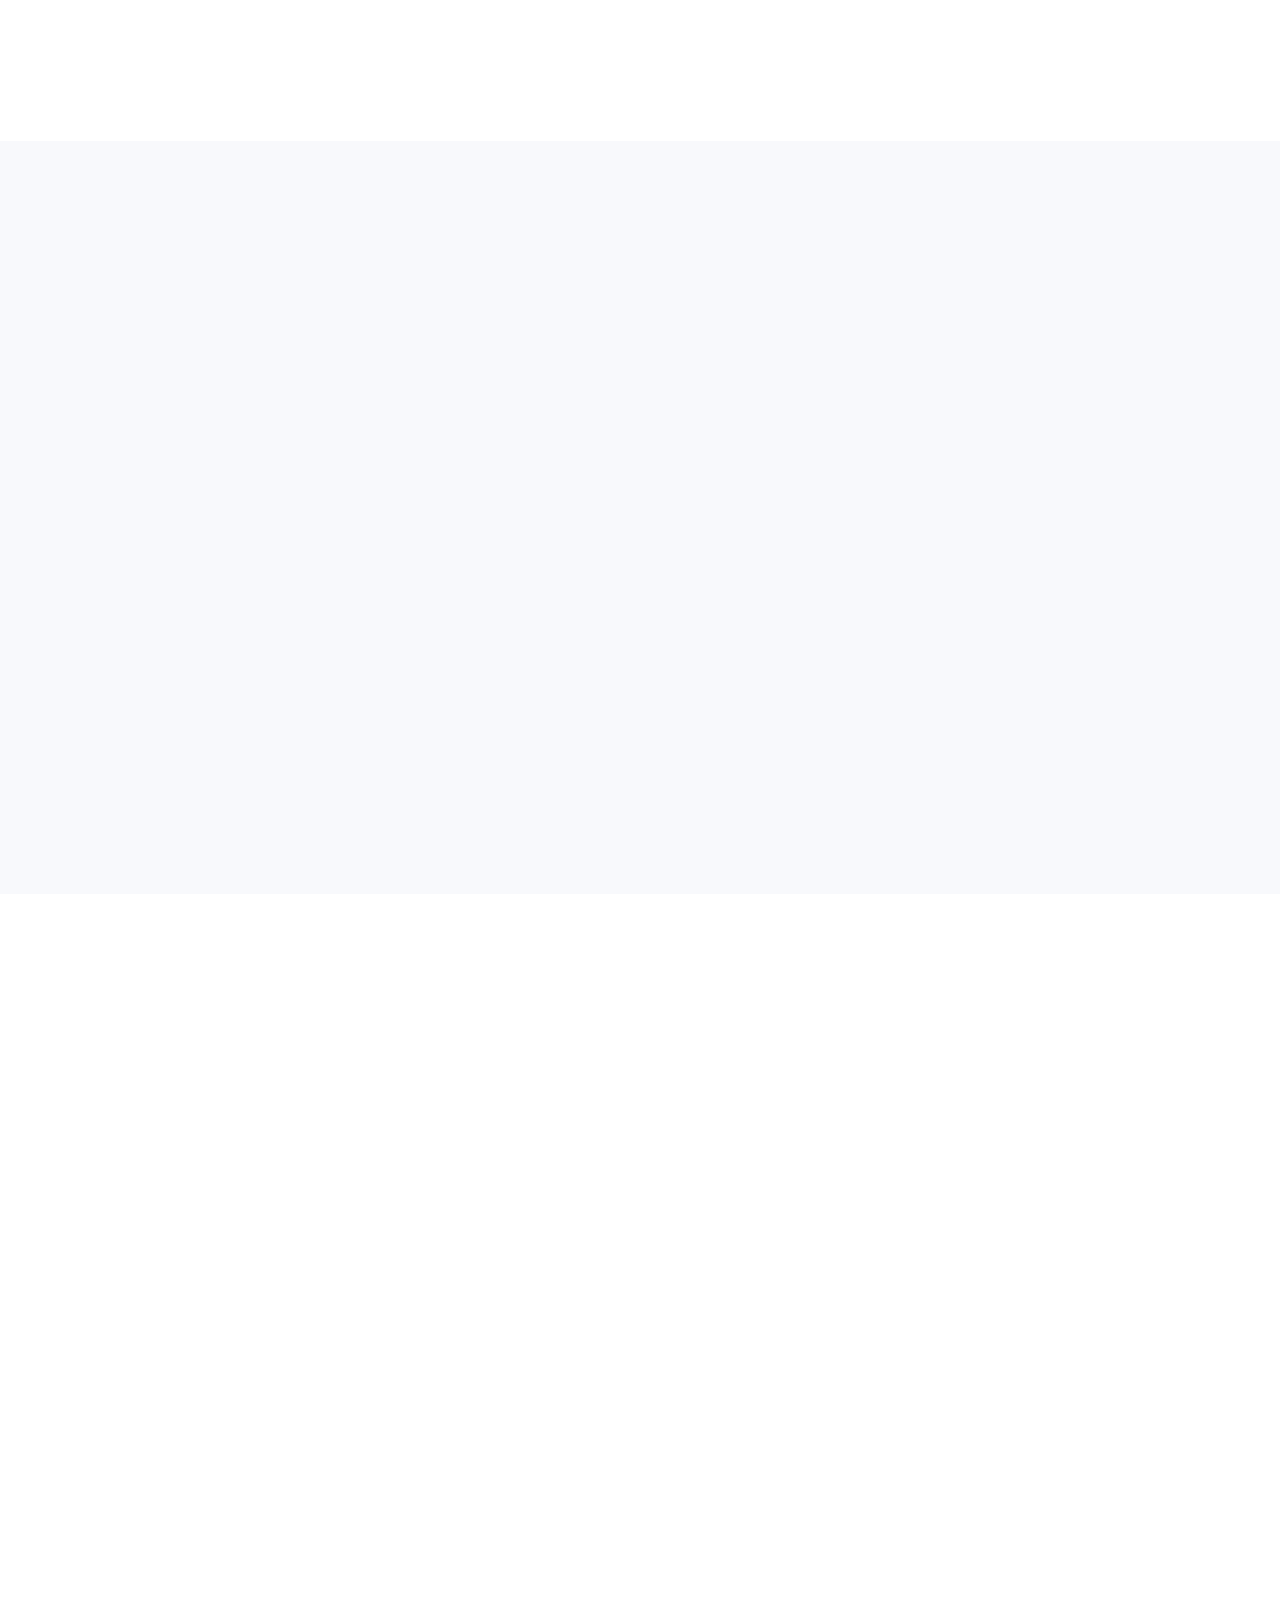
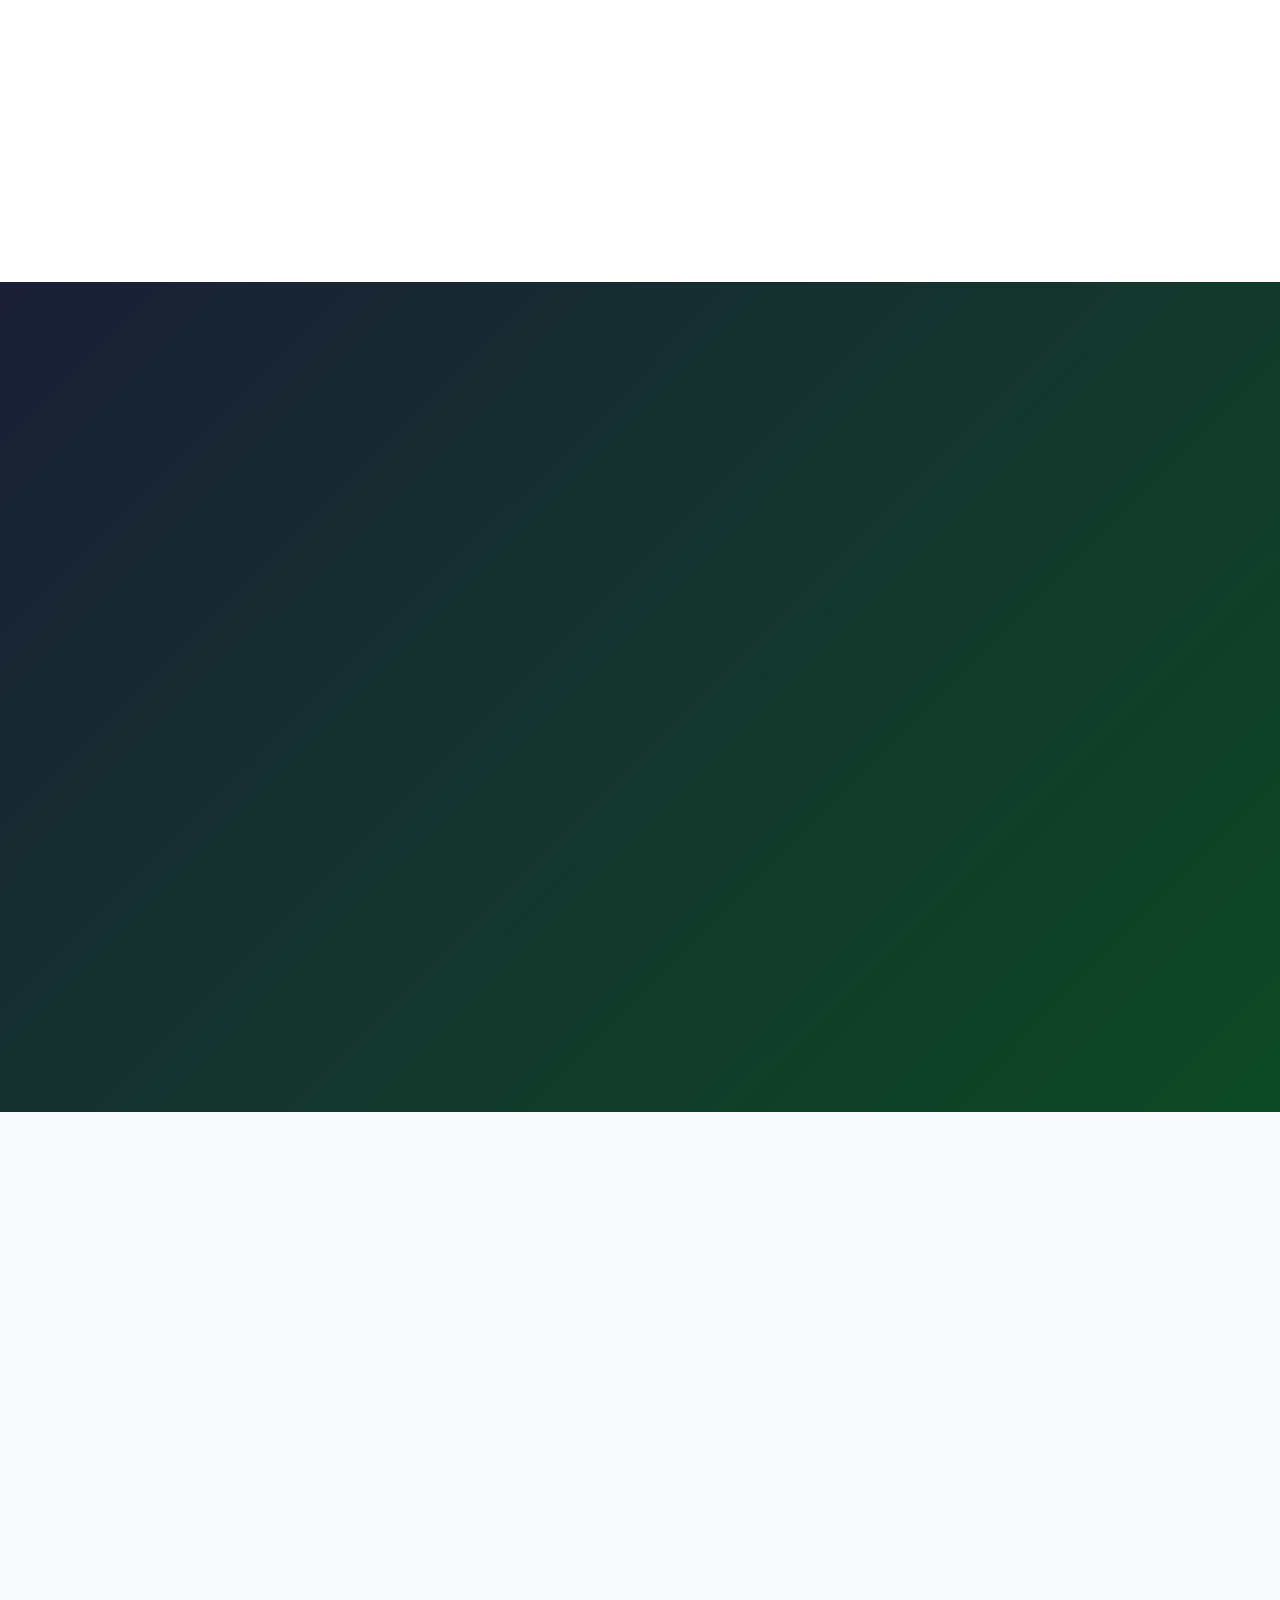
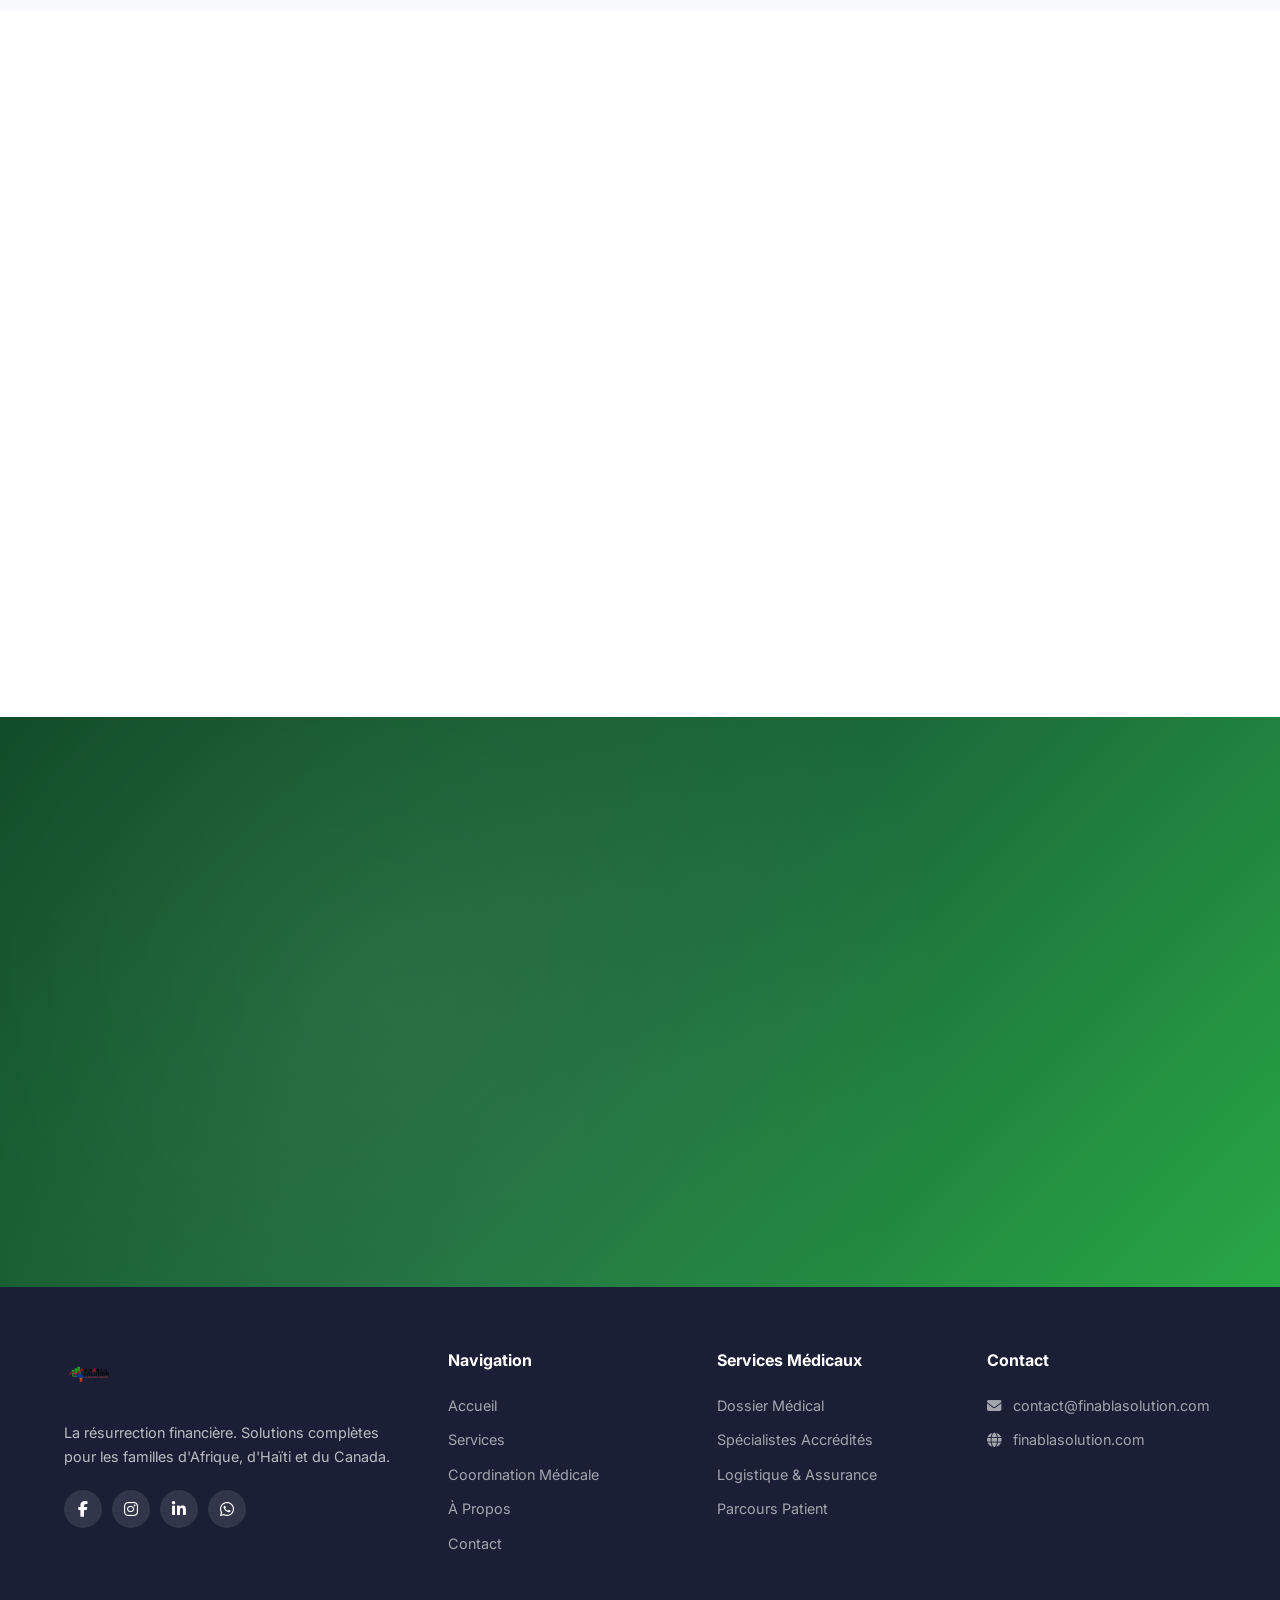
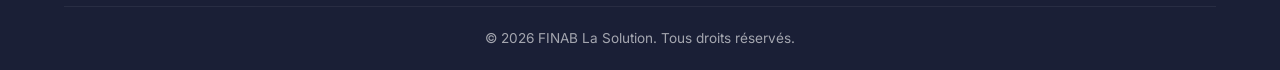
==== commit 7545eaac: "Redesign medical coordination page with premium UI and animations Complete redesign of the Coordinat" ====
--- a/pages/coordination-medicale.html
+++ b/pages/coordination-medicale.html
@@ -4,12 +4,13 @@
     <meta charset="UTF-8">
     <meta name="viewport" content="width=device-width, initial-scale=1.0">
     <title>Coordination Médicale Internationale — FINAB La Solution</title>
-    <meta name="description" content="Coordination Médicale Internationale AFRIQUE → Canada. Sécurité • Conformité • Excellence.">
+    <meta name="description" content="Coordination Médicale Internationale AFRIQUE → Canada. Sécurité • Conformité • Excellence. Service complet de conciergerie médicale internationale.">
     <link rel="icon" href="../img/logo.webp">
     <link href="https://fonts.googleapis.com/css2?family=Inter:wght@300;400;500;600;700;800;900&family=Playfair+Display:wght@700;800;900&display=swap" rel="stylesheet">
     <link rel="stylesheet" href="https://cdnjs.cloudflare.com/ajax/libs/font-awesome/6.5.1/css/all.min.css">
     <link rel="stylesheet" href="../css/style.css">
     <link rel="stylesheet" href="../css/animations.css">
+    <link rel="stylesheet" href="../css/medical-page.css">
 </head>
 <body>
     <!-- Navigation -->
@@ -33,235 +34,440 @@
     </header>
 
     <main>
-        <section class="section hero-medical py-5">
-            <div class="container text-center text-white py-5">
-                <h1 class="display-3 fw-bold fade-up">Coordination Médicale Internationale</h1>
-                <p class="lead mt-3 fade-up delay-1">AFRIQUE <i class="fas fa-arrow-right mx-2"></i> Canada</p>
-                <div class="d-flex justify-content-center gap-4 mt-4 fade-up delay-2">
-                    <span class="h4"><i class="fas fa-shield-alt text-success me-2"></i>Sécurité</span>
-                    <span class="h4"><i class="fas fa-check-circle text-info me-2"></i>Conformité</span>
-                    <span class="h4"><i class="fas fa-star text-warning me-2"></i>Excellence</span>
-                </div>
-            </div>
-        </section>
-
-        <section class="section mission bg-light" id="mission">
-            <div class="container">
-                <div class="row">
-                    <div class="col-md-6 d-flex align-items-center fade-left">
-                        <div>
-                            <h2 class="section-title"><span class="text-gradient">Notre</span> Mission</h2>
-                            <p class="lead">Nous facilitons et sécurisons l’accès aux soins spécialisés au Canada pour les patients provenant de la **RDC, d’Afrique centrale et Afrique de L'Ouest** , grâce à un service complet de coordination médicale, logistique et administrative.</p>
-                        </div>
-                    </div>
-                    <div class="col-md-6 text-center fade-right">
-                        <img src="../img/medical-mission.jpg" alt="Mission Médicale" class="img-fluid rounded shadow-lg">
-                    </div>
-                </div>
-            </div>
-        </section>
-
-        <section class="section services-medical" id="services">
-            <div class="container">
-                <h2 class="section-title text-center mb-5"><span class="text-gradient">Nos</span> Services de Coordination</h2>
-                <div class="row row-cols-1 row-cols-md-3 g-4">
-                    <div class="col fade-up">
-                        <div class="card h-100 shadow-sm">
-                            <div class="card-body text-center">
-                                <i class="fas fa-file-alt fa-3x text-primary mb-3"></i>
-                                <h5 class="card-title">Préparation du Dossier Médical</h5>
-                                <p class="card-text">Collecte et organisation de tous les documents médicaux nécessaires à l'évaluation au Canada.</p>
-                            </div>
-                        </div>
-                    </div>
-                    <div class="col fade-up delay-1">
-                        <div class="card h-100 shadow-sm">
-                            <div class="card-body text-center">
-                                <i class="fas fa-user-md fa-3x text-success mb-3"></i>
-                                <h5 class="card-title">Orientation vers des Spécialistes</h5>
-                                <p class="card-text">Mise en relation avec des médecins et cliniques accrédités au Canada selon la spécialité requise.</p>
-                            </div>
-                        </div>
-                    </div>
-                    <div class="col fade-up delay-2">
-                        <div class="card h-100 shadow-sm">
-                            <div class="card-body text-center">
-                                <i class="fas fa-plane-departure fa-3x text-info mb-3"></i>
-                                <h5 class="card-title">Logistique Complète</h5>
-                                <p class="card-text">Gestion du voyage, hébergement, et transport local pour une tranquillité d'esprit totale.</p>
-                            </div>
-                        </div>
-                    </div>
-                    <div class="col fade-up delay-3">
-                        <div class="card h-100 shadow-sm">
-                            <div class="card-body text-center">
-                                <i class="fas fa-shield-alt fa-3x text-warning mb-3"></i>
-                                <h5 class="card-title">Assurance Privée Internationale</h5>
-                                <p class="card-text">Prise en charge de l'obtention d'une couverture d'assurance adaptée à votre séjour médical.</p>
-                            </div>
-                        </div>
-                    </div>
-                    <div class="col fade-up delay-4">
-                        <div class="card h-100 shadow-sm">
-                            <div class="card-body text-center">
-                                <i class="fas fa-clipboard-check fa-3x text-danger mb-3"></i>
-                                <h5 class="card-title">Accompagnement Administratif</h5>
-                                <p class="card-text">Assistance pour les démarches administratives et les visas si nécessaire.</p>
-                            </div>
-                        </div>
-                    </div>
-                    <div class="col fade-up delay-5">
-                        <div class="card h-100 shadow-sm">
-                            <div class="card-body text-center">
-                                <i class="fas fa-heartbeat fa-3x text-success mb-3"></i>
-                                <h5 class="card-title">Suivi Post-Traitement</h5>
-                                <p class="card-text">Coordination du suivi nécessaire après le retour du patient dans son pays d'origine.</p>
-                            </div>
-                        </div>
-                    </div>
-                </div>
-            </div>
-        </section>
-
-        <section class="section why-canada bg-light" id="why-canada">
-            <div class="container">
-                <h2 class="section-title text-center mb-5"><span class="text-gradient">Pourquoi le</span> Canada ?</h2>
-                <div class="row align-items-center">
-                    <div class="col-md-6 fade-left">
-                        <img src="../img/canada-healthcare.jpg" alt="Hôpital Canadien" class="img-fluid rounded shadow-lg">
-                    </div>
-                    <div class="col-md-6 fade-right">
-                        <ul class="list-unstyled why-canada-list">
-                            <li><i class="fas fa-clinic-medical me-3 text-primary"></i> <strong>Excellence médicale</strong> reconnue mondialement</li>
-                            <li><i class="fas fa-user-nurse me-3 text-success"></i> <strong>Spécialistes</strong> hautement qualifiés</li>
-                            <li><i class="fas fa-microscope me-3 text-info"></i> <strong>Équipements de pointe</strong></li>
-                            <li><i class="fas fa-file-contract me-3 text-warning"></i> <strong>Processus rigoureux</strong> et sécurisés</li>
+        <!-- Hero Section -->
+        <section class="med-hero">
+            <div class="med-hero-bg">
+                <div class="med-hero-gradient"></div>
+                <div class="med-particles" id="medParticles"></div>
+                <div class="med-hero-pattern"></div>
+            </div>
+            <div class="container med-hero-content">
+                <div class="med-hero-badge fade-up">
+                    <i class="fas fa-heartbeat"></i>
+                    Conciergerie Médicale Internationale
+                </div>
+                <h1 class="med-hero-title fade-up delay-1">
+                    Coordination Médicale<br>
+                    <span class="med-text-glow">Internationale</span>
+                </h1>
+                <div class="med-hero-route fade-up delay-2">
+                    <span class="med-route-from">
+                        <i class="fas fa-globe-africa"></i> AFRIQUE
+                    </span>
+                    <span class="med-route-arrow">
+                        <i class="fas fa-plane"></i>
+                        <span class="med-route-line"></span>
+                    </span>
+                    <span class="med-route-to">
+                        <i class="fas fa-flag"></i> CANADA
+                    </span>
+                </div>
+                <div class="med-hero-pillars fade-up delay-3">
+                    <div class="med-pillar">
+                        <div class="med-pillar-icon"><i class="fas fa-shield-halved"></i></div>
+                        <span>Sécurité</span>
+                    </div>
+                    <div class="med-pillar-divider"></div>
+                    <div class="med-pillar">
+                        <div class="med-pillar-icon"><i class="fas fa-check-double"></i></div>
+                        <span>Conformité</span>
+                    </div>
+                    <div class="med-pillar-divider"></div>
+                    <div class="med-pillar">
+                        <div class="med-pillar-icon"><i class="fas fa-award"></i></div>
+                        <span>Excellence</span>
+                    </div>
+                </div>
+                <div class="med-hero-cta fade-up delay-4">
+                    <a href="../index.html#contact" class="btn btn-primary btn-lg">
+                        <i class="fas fa-calendar-check"></i> Prendre Rendez-Vous
+                    </a>
+                    <a href="#med-mission" class="btn btn-outline btn-lg">
+                        <i class="fas fa-arrow-down"></i> Découvrir
+                    </a>
+                </div>
+            </div>
+            <div class="med-hero-scroll">
+                <a href="#med-mission"><i class="fas fa-chevron-down"></i></a>
+            </div>
+        </section>
+
+        <!-- Mission Section -->
+        <section class="section med-mission" id="med-mission">
+            <div class="container">
+                <div class="med-mission-grid">
+                    <div class="med-mission-content fade-left">
+                        <span class="section-tag">Notre Mission</span>
+                        <h2 class="section-title">Faciliter l'Accès aux <span class="text-gradient">Soins Spécialisés</span></h2>
+                        <p class="med-mission-text">
+                            Nous facilitons et sécurisons l'accès aux soins spécialisés au Canada pour les patients provenant de la
+                            <strong>RDC</strong>, d'<strong>Afrique centrale</strong> et d'<strong>Afrique de l'Ouest</strong>,
+                            grâce à un service complet de coordination médicale, logistique et administrative.
+                        </p>
+                        <div class="med-mission-highlights">
+                            <div class="med-highlight">
+                                <div class="med-highlight-icon"><i class="fas fa-user-md"></i></div>
+                                <div>
+                                    <strong>Expertise médicale</strong>
+                                    <span>Réseau de spécialistes accrédités</span>
+                                </div>
+                            </div>
+                            <div class="med-highlight">
+                                <div class="med-highlight-icon"><i class="fas fa-hands-helping"></i></div>
+                                <div>
+                                    <strong>Accompagnement total</strong>
+                                    <span>De A à Z, sans aucun stress</span>
+                                </div>
+                            </div>
+                            <div class="med-highlight">
+                                <div class="med-highlight-icon"><i class="fas fa-lock"></i></div>
+                                <div>
+                                    <strong>Sécurité garantie</strong>
+                                    <span>Conformité aux normes canadiennes</span>
+                                </div>
+                            </div>
+                        </div>
+                    </div>
+                    <div class="med-mission-visual fade-right">
+                        <div class="med-mission-card-stack">
+                            <div class="med-float-card med-float-card-1">
+                                <i class="fas fa-heartbeat"></i>
+                                <span>Soins Premium</span>
+                            </div>
+                            <div class="med-float-card med-float-card-2">
+                                <i class="fas fa-globe-americas"></i>
+                                <span>International</span>
+                            </div>
+                            <div class="med-float-card med-float-card-3">
+                                <i class="fas fa-certificate"></i>
+                                <span>Accrédité</span>
+                            </div>
+                            <div class="med-mission-main-visual">
+                                <div class="med-visual-circle"></div>
+                                <div class="med-visual-icon"><i class="fas fa-stethoscope"></i></div>
+                                <div class="med-visual-ring"></div>
+                            </div>
+                        </div>
+                    </div>
+                </div>
+            </div>
+        </section>
+
+        <!-- Problem & Solution Section -->
+        <section class="section med-problem-solution">
+            <div class="container">
+                <div class="section-header fade-up">
+                    <span class="section-tag">Comprendre</span>
+                    <h2 class="section-title">Le Défi et <span class="text-gradient">Notre Réponse</span></h2>
+                </div>
+                <div class="med-ps-grid">
+                    <div class="med-problem-card fade-up">
+                        <div class="med-ps-header med-problem-header">
+                            <div class="med-ps-icon"><i class="fas fa-exclamation-triangle"></i></div>
+                            <h3>Le Problème</h3>
+                        </div>
+                        <ul class="med-ps-list">
+                            <li>
+                                <i class="fas fa-times-circle"></i>
+                                <span>Accès limité aux soins spécialisés en Afrique centrale</span>
+                            </li>
+                            <li>
+                                <i class="fas fa-times-circle"></i>
+                                <span>Parcours international complexe et décourageant</span>
+                            </li>
+                            <li>
+                                <i class="fas fa-times-circle"></i>
+                                <span>Risques administratifs et financiers importants</span>
+                            </li>
+                            <li>
+                                <i class="fas fa-times-circle"></i>
+                                <span>Manque de coordination professionnelle</span>
+                            </li>
                         </ul>
                     </div>
-                </div>
-            </div>
-        </section>
-
-        <section class="section patient-journey" id="patient-journey">
-            <div class="container">
-                <h2 class="section-title text-center mb-5"><span class="text-gradient">Notre</span> Parcours Patient</h2>
-                <div class="timeline">
-                    <div class="timeline-item fade-up">
-                        <div class="timeline-icon"><i class="fas fa-search"></i></div>
-                        <div class="timeline-content">
-                            <h4>1. Pré-qualification</h4>
-                            <p>Évaluation initiale du besoin médical et de l'éligibilité au programme de coordination.</p>
-                        </div>
-                    </div>
-                    <div class="timeline-item fade-up delay-1">
-                        <div class="timeline-icon"><i class="fas fa-file-medical"></i></div>
-                        <div class="timeline-content">
-                            <h4>2. Analyse Médicale Préliminaire</h4>
-                            <p>Dossier examiné par nos experts pour une pré-évaluation et orientation.</p>
-                        </div>
-                    </div>
-                    <div class="timeline-item fade-up delay-2">
-                        <div class="timeline-icon"><i class="fas fa-stethoscope"></i></div>
-                        <div class="timeline-content">
-                            <h4>3. Plan de Soins + Estimation</h4>
-                            <p>Proposition d'un plan de traitement détaillé et estimation des coûts associés.</p>
-                        </div>
-                    </div>
-                    <div class="timeline-item fade-up delay-3">
-                        <div class="timeline-icon"><i class="fas fa-plane"></i></div>
-                        <div class="timeline-content">
-                            <h4>4. Logistique + Assurance</h4>
-                            <p>Organisation du voyage, hébergement et mise en place de l'assurance internationale.</p>
-                        </div>
-                    </div>
-                    <div class="timeline-item fade-up delay-4">
-                        <div class="timeline-icon"><i class="fas fa-hospital-user"></i></div>
-                        <div class="timeline-content">
-                            <h4>5. Arrivée au Canada</h4>
-                            <p>Accueil et transfert du patient vers la structure médicale désignée.</p>
-                        </div>
-                    </div>
-                    <div class="timeline-item fade-up delay-5">
-                        <div class="timeline-icon"><i class="fas fa-handshake"></i></div>
-                        <div class="timeline-content">
-                            <h4>6. Accompagnement</h4>
-                            <p>Soutien continu pendant le séjour médical : traduction, assistance quotidienne.</p>
-                        </div>
-                    </div>
-                    <div class="timeline-item fade-up delay-6">
-                        <div class="timeline-icon"><i class="fas fa-heartbeat"></i></div>
-                        <div class="timeline-content">
-                            <h4>7. Suivi Post-Traitement</h4>
-                            <p>Organisation du suivi médical et du retour dans le pays d'origine.</p>
-                        </div>
-                    </div>
-                </div>
-            </div>
-        </section>
-
-        <section class="section partners bg-light" id="partners">
-            <div class="container">
-                <h2 class="section-title text-center mb-5"><span class="text-gradient">Nos</span> Partenaires Cibles</h2>
-                <div class="row row-cols-1 row-cols-md-2 row-cols-lg-4 g-4">
-                    <div class="col fade-up">
-                        <div class="partner-card h-100 text-center p-4 shadow-sm rounded">
-                            <i class="fas fa-hospital-alt fa-4x text-primary mb-3"></i>
-                            <h5 class="card-title">Cliniques Privées</h5>
-                        </div>
-                    </div>
-                    <div class="col fade-up delay-1">
-                        <div class="partner-card h-100 text-center p-4 shadow-sm rounded">
-                            <i class="fas fa-medkit fa-4x text-success mb-3"></i>
-                            <h5 class="card-title">Centres Spécialisés</h5>
-                        </div>
-                    </div>
-                    <div class="col fade-up delay-2">
-                        <div class="partner-card h-100 text-center p-4 shadow-sm rounded">
-                            <i class="fas fa-hand-holding-usd fa-4x text-info mb-3"></i>
-                            <h5 class="card-title">Assureurs Internationaux</h5>
-                        </div>
-                    </div>
-                    <div class="col fade-up delay-3">
-                        <div class="partner-card h-100 text-center p-4 shadow-sm rounded">
-                            <i class="fas fa-flask fa-4x text-warning mb-3"></i>
-                            <h5 class="card-title">Laboratoires</h5>
-                        </div>
-                    </div>
-                    <div class="col fade-up delay-4">
-                        <div class="partner-card h-100 text-center p-4 shadow-sm rounded">
-                            <i class="fas fa-ambulance fa-4x text-danger mb-3"></i>
-                            <h5 class="card-title">Services de Transport Médical</h5>
-                        </div>
-                    </div>
-                </div>
-            </div>
-        </section>
-
-        <section class="section problem-solution bg-dark text-white" id="problem-solution">
-            <div class="container">
-                <div class="row align-items-center">
-                    <div class="col-md-6 fade-left">
-                        <h2 class="section-title"><span class="text-gradient">Le</span> Problème</h2>
-                        <ul class="list-unstyled problem-list">
-                            <li><i class="fas fa-times-circle me-3 text-danger"></i> Accès limité aux soins spécialisés en Afrique centrale</li>
-                            <li><i class="fas fa-globe me-3 text-warning"></i> Parcours international complexe</li>
-                            <li><i class="fas fa-exclamation-triangle me-3 text-danger"></i> Risques administratifs et financiers</li>
-                            <li><i class="fas fa-search-minus me-3 text-info"></i> Manque de coordination professionnelle</li>
-                        </ul>
-                    </div>
-                    <div class="col-md-6 fade-right">
-                        <h2 class="section-title"><span class="text-gradient">Notre</span> Solution</h2>
-                        <p class="lead mt-4">Un service complet de **conciergerie médicale internationale**, conforme aux normes canadiennes, garantissant **Sécurité, Conformité et Excellence** à chaque étape du processus.</p>
-                        <a href="../index.html#contact" class="btn btn-primary btn-lg mt-4">
-                            <i class="fas fa-phone-alt me-2"></i> Contactez-nous pour en savoir plus
+                    <div class="med-solution-card fade-up delay-2">
+                        <div class="med-ps-header med-solution-header">
+                            <div class="med-ps-icon"><i class="fas fa-lightbulb"></i></div>
+                            <h3>Notre Solution</h3>
+                        </div>
+                        <p class="med-solution-text">
+                            Un service complet de <strong>conciergerie médicale internationale</strong>, conforme aux normes canadiennes,
+                            garantissant <strong>Sécurité, Conformité et Excellence</strong> à chaque étape du processus.
+                        </p>
+                        <div class="med-solution-badges">
+                            <span class="med-sol-badge"><i class="fas fa-check"></i> Conforme</span>
+                            <span class="med-sol-badge"><i class="fas fa-check"></i> Sécurisé</span>
+                            <span class="med-sol-badge"><i class="fas fa-check"></i> Professionnel</span>
+                        </div>
+                    </div>
+                </div>
+            </div>
+        </section>
+
+        <!-- Services Section -->
+        <section class="section med-services" id="med-services">
+            <div class="container">
+                <div class="section-header fade-up">
+                    <span class="section-tag">Nos Services</span>
+                    <h2 class="section-title">Un Accompagnement <span class="text-gradient">Complet</span></h2>
+                    <p class="section-desc">Chaque détail est pris en charge pour vous offrir une expérience sans stress.</p>
+                </div>
+                <div class="med-services-grid">
+                    <div class="med-service-card fade-up">
+                        <div class="med-service-number">01</div>
+                        <div class="med-service-icon"><i class="fas fa-file-medical-alt"></i></div>
+                        <h3>Préparation du Dossier Médical</h3>
+                        <p>Collecte, organisation et validation de tous les documents médicaux nécessaires à l'évaluation au Canada.</p>
+                        <div class="med-service-glow"></div>
+                    </div>
+                    <div class="med-service-card fade-up delay-1">
+                        <div class="med-service-number">02</div>
+                        <div class="med-service-icon"><i class="fas fa-user-md"></i></div>
+                        <h3>Orientation vers des Spécialistes</h3>
+                        <p>Mise en relation avec des médecins et cliniques accrédités au Canada selon la spécialité requise.</p>
+                        <div class="med-service-glow"></div>
+                    </div>
+                    <div class="med-service-card fade-up delay-2">
+                        <div class="med-service-number">03</div>
+                        <div class="med-service-icon"><i class="fas fa-plane-departure"></i></div>
+                        <h3>Logistique Complète</h3>
+                        <p>Gestion du voyage, hébergement et transport local pour une tranquillité d'esprit totale.</p>
+                        <div class="med-service-glow"></div>
+                    </div>
+                    <div class="med-service-card fade-up delay-3">
+                        <div class="med-service-number">04</div>
+                        <div class="med-service-icon"><i class="fas fa-shield-halved"></i></div>
+                        <h3>Assurance Privée Internationale</h3>
+                        <p>Obtention d'une couverture d'assurance adaptée à votre séjour médical au Canada.</p>
+                        <div class="med-service-glow"></div>
+                    </div>
+                    <div class="med-service-card fade-up delay-4">
+                        <div class="med-service-number">05</div>
+                        <div class="med-service-icon"><i class="fas fa-clipboard-check"></i></div>
+                        <h3>Accompagnement Administratif</h3>
+                        <p>Assistance complète pour les démarches administratives, visas et formalités requises.</p>
+                        <div class="med-service-glow"></div>
+                    </div>
+                    <div class="med-service-card fade-up delay-5">
+                        <div class="med-service-number">06</div>
+                        <div class="med-service-icon"><i class="fas fa-heart-pulse"></i></div>
+                        <h3>Suivi Post-Traitement</h3>
+                        <p>Coordination du suivi médical après le retour dans le pays d'origine pour une guérison optimale.</p>
+                        <div class="med-service-glow"></div>
+                    </div>
+                </div>
+            </div>
+        </section>
+
+        <!-- Why Canada Section -->
+        <section class="section med-why-canada">
+            <div class="container">
+                <div class="med-why-grid">
+                    <div class="med-why-content fade-left">
+                        <span class="section-tag">Destination</span>
+                        <h2 class="section-title">Pourquoi le <span class="text-gradient">Canada</span> ?</h2>
+                        <p class="med-why-intro">Le Canada se distingue comme l'une des meilleures destinations mondiales pour les soins médicaux spécialisés.</p>
+                        <div class="med-why-features">
+                            <div class="med-why-feature">
+                                <div class="med-why-icon"><i class="fas fa-trophy"></i></div>
+                                <div>
+                                    <strong>Excellence médicale</strong>
+                                    <span>Reconnue mondialement pour la qualité des soins</span>
+                                </div>
+                            </div>
+                            <div class="med-why-feature">
+                                <div class="med-why-icon"><i class="fas fa-user-nurse"></i></div>
+                                <div>
+                                    <strong>Spécialistes hautement qualifiés</strong>
+                                    <span>Parmi les meilleurs praticiens au monde</span>
+                                </div>
+                            </div>
+                            <div class="med-why-feature">
+                                <div class="med-why-icon"><i class="fas fa-microscope"></i></div>
+                                <div>
+                                    <strong>Équipements de pointe</strong>
+                                    <span>Technologies médicales les plus avancées</span>
+                                </div>
+                            </div>
+                            <div class="med-why-feature">
+                                <div class="med-why-icon"><i class="fas fa-file-contract"></i></div>
+                                <div>
+                                    <strong>Processus rigoureux et sécurisés</strong>
+                                    <span>Normes strictes de qualité et de sécurité</span>
+                                </div>
+                            </div>
+                        </div>
+                    </div>
+                    <div class="med-why-visual fade-right">
+                        <div class="med-canada-card">
+                            <div class="med-canada-flag">
+                                <i class="fas fa-plus"></i>
+                            </div>
+                            <div class="med-canada-stats">
+                                <div class="med-canada-stat">
+                                    <span class="med-stat-num">Top 5</span>
+                                    <span class="med-stat-label">Système de santé mondial</span>
+                                </div>
+                                <div class="med-canada-stat">
+                                    <span class="med-stat-num">100%</span>
+                                    <span class="med-stat-label">Accréditation internationale</span>
+                                </div>
+                                <div class="med-canada-stat">
+                                    <span class="med-stat-num">24/7</span>
+                                    <span class="med-stat-label">Support et accompagnement</span>
+                                </div>
+                            </div>
+                        </div>
+                    </div>
+                </div>
+            </div>
+        </section>
+
+        <!-- Patient Journey Section -->
+        <section class="section med-journey" id="med-journey">
+            <div class="container">
+                <div class="section-header fade-up">
+                    <span class="section-tag">Parcours Patient</span>
+                    <h2 class="section-title">Votre Chemin vers <span class="text-gradient">la Guérison</span></h2>
+                    <p class="section-desc">Un processus clair et structuré, en 7 étapes, pour vous accompagner du début à la fin.</p>
+                </div>
+                <div class="med-timeline">
+                    <div class="med-timeline-line"></div>
+                    <div class="med-timeline-item fade-up">
+                        <div class="med-timeline-dot">
+                            <span>1</span>
+                        </div>
+                        <div class="med-timeline-card">
+                            <div class="med-timeline-icon"><i class="fas fa-clipboard-list"></i></div>
+                            <h4>Pré-qualification</h4>
+                            <p>Évaluation initiale de votre besoin médical et de l'éligibilité au programme de coordination.</p>
+                        </div>
+                    </div>
+                    <div class="med-timeline-item fade-up delay-1">
+                        <div class="med-timeline-dot">
+                            <span>2</span>
+                        </div>
+                        <div class="med-timeline-card">
+                            <div class="med-timeline-icon"><i class="fas fa-file-medical"></i></div>
+                            <h4>Analyse Médicale Préliminaire</h4>
+                            <p>Votre dossier est examiné par nos experts pour une pré-évaluation et orientation spécialisée.</p>
+                        </div>
+                    </div>
+                    <div class="med-timeline-item fade-up delay-2">
+                        <div class="med-timeline-dot">
+                            <span>3</span>
+                        </div>
+                        <div class="med-timeline-card">
+                            <div class="med-timeline-icon"><i class="fas fa-stethoscope"></i></div>
+                            <h4>Plan de Soins + Estimation</h4>
+                            <p>Proposition d'un plan de traitement détaillé avec estimation transparente des coûts associés.</p>
+                        </div>
+                    </div>
+                    <div class="med-timeline-item fade-up delay-3">
+                        <div class="med-timeline-dot">
+                            <span>4</span>
+                        </div>
+                        <div class="med-timeline-card">
+                            <div class="med-timeline-icon"><i class="fas fa-plane"></i></div>
+                            <h4>Logistique + Assurance</h4>
+                            <p>Organisation complète du voyage, hébergement et mise en place de l'assurance internationale.</p>
+                        </div>
+                    </div>
+                    <div class="med-timeline-item fade-up delay-4">
+                        <div class="med-timeline-dot">
+                            <span>5</span>
+                        </div>
+                        <div class="med-timeline-card">
+                            <div class="med-timeline-icon"><i class="fas fa-hospital-user"></i></div>
+                            <h4>Arrivée au Canada</h4>
+                            <p>Accueil personnalisé à l'aéroport et transfert vers la structure médicale désignée.</p>
+                        </div>
+                    </div>
+                    <div class="med-timeline-item fade-up delay-5">
+                        <div class="med-timeline-dot">
+                            <span>6</span>
+                        </div>
+                        <div class="med-timeline-card">
+                            <div class="med-timeline-icon"><i class="fas fa-handshake"></i></div>
+                            <h4>Accompagnement</h4>
+                            <p>Soutien continu pendant le séjour médical : traduction, assistance quotidienne, support moral.</p>
+                        </div>
+                    </div>
+                    <div class="med-timeline-item fade-up delay-5">
+                        <div class="med-timeline-dot">
+                            <span>7</span>
+                        </div>
+                        <div class="med-timeline-card">
+                            <div class="med-timeline-icon"><i class="fas fa-heart-pulse"></i></div>
+                            <h4>Suivi Post-Traitement</h4>
+                            <p>Organisation du suivi médical et coordination avec les professionnels de santé locaux après le retour.</p>
+                        </div>
+                    </div>
+                </div>
+            </div>
+        </section>
+
+        <!-- Partners Section -->
+        <section class="section med-partners">
+            <div class="container">
+                <div class="section-header fade-up">
+                    <span class="section-tag">Écosystème</span>
+                    <h2 class="section-title">Nos Partenaires <span class="text-gradient">Cibles</span></h2>
+                    <p class="section-desc">Un réseau de partenaires de confiance pour garantir l'excellence à chaque étape.</p>
+                </div>
+                <div class="med-partners-grid">
+                    <div class="med-partner-card fade-up">
+                        <div class="med-partner-icon"><i class="fas fa-hospital"></i></div>
+                        <h4>Cliniques Privées</h4>
+                        <p>Établissements de santé accrédités au Canada</p>
+                    </div>
+                    <div class="med-partner-card fade-up delay-1">
+                        <div class="med-partner-icon"><i class="fas fa-brain"></i></div>
+                        <h4>Centres Spécialisés</h4>
+                        <p>Centres d'excellence en médecine spécialisée</p>
+                    </div>
+                    <div class="med-partner-card fade-up delay-2">
+                        <div class="med-partner-icon"><i class="fas fa-hand-holding-usd"></i></div>
+                        <h4>Assureurs Internationaux</h4>
+                        <p>Couvertures adaptées aux séjours médicaux</p>
+                    </div>
+                    <div class="med-partner-card fade-up delay-3">
+                        <div class="med-partner-icon"><i class="fas fa-flask"></i></div>
+                        <h4>Laboratoires</h4>
+                        <p>Analyses et diagnostics de pointe</p>
+                    </div>
+                    <div class="med-partner-card fade-up delay-4">
+                        <div class="med-partner-icon"><i class="fas fa-ambulance"></i></div>
+                        <h4>Transport Médical</h4>
+                        <p>Services de transport sécurisés et spécialisés</p>
+                    </div>
+                </div>
+            </div>
+        </section>
+
+        <!-- CTA Section -->
+        <section class="section med-cta">
+            <div class="container">
+                <div class="med-cta-content fade-up">
+                    <div class="med-cta-badge">
+                        <i class="fas fa-phone-alt"></i>
+                    </div>
+                    <h2>Prêt à Accéder aux <span>Meilleurs Soins</span> ?</h2>
+                    <p>Contactez-nous dès aujourd'hui pour une évaluation gratuite de votre dossier médical. Notre équipe est à votre disposition pour répondre à toutes vos questions.</p>
+                    <div class="med-cta-buttons">
+                        <a href="../index.html#contact" class="btn btn-white btn-lg">
+                            <i class="fas fa-calendar-check"></i> Prendre Rendez-Vous
                         </a>
+                        <a href="../index.html#contact" class="btn btn-outline-white btn-lg">
+                            <i class="fas fa-envelope"></i> Nous Écrire
+                        </a>
                     </div>
                 </div>
             </div>
         </section>
     </main>
 
-    <!-- Footer (copied from index.html, paths adjusted) -->
+    <!-- Footer -->
     <footer class="footer">
         <div class="container">
             <div class="footer-grid">
@@ -284,12 +490,11 @@
                     <a href="../index.html#contact">Contact</a>
                 </div>
                 <div class="footer-links">
-                    <h4>Services</h4>
-                    <a href="../index.html#services">Impôts & Taxes</a>
-                    <a href="../index.html#services">Assurances</a>
-                    <a href="../index.html#services">Formations</a>
-                    <a href="../index.html#services">Protection Familiale</a>
-                    <a href="../index.html#diagnostic">Diagnostic Financier</a>
+                    <h4>Services Médicaux</h4>
+                    <a href="#med-services">Dossier Médical</a>
+                    <a href="#med-services">Spécialistes Accrédités</a>
+                    <a href="#med-services">Logistique & Assurance</a>
+                    <a href="#med-journey">Parcours Patient</a>
                 </div>
                 <div class="footer-links">
                     <h4>Contact</h4>
@@ -309,5 +514,41 @@
     </button>
 
     <script src="../js/main.js"></script>
+    <script>
+        // Medical page particles
+        (function() {
+            const container = document.getElementById('medParticles');
+            if (!container) return;
+            for (let i = 0; i < 30; i++) {
+                const particle = document.createElement('span');
+                particle.className = 'med-particle';
+                particle.style.left = Math.random() * 100 + '%';
+                particle.style.animationDuration = (8 + Math.random() * 12) + 's';
+                particle.style.animationDelay = Math.random() * 8 + 's';
+                particle.style.width = particle.style.height = (2 + Math.random() * 4) + 'px';
+                container.appendChild(particle);
+            }
+        })();
+
+        // Animate timeline line on scroll
+        (function() {
+            const line = document.querySelector('.med-timeline-line');
+            if (!line) return;
+            const timeline = document.querySelector('.med-timeline');
+            function updateLine() {
+                const rect = timeline.getBoundingClientRect();
+                const windowH = window.innerHeight;
+                const timelineTop = rect.top;
+                const timelineHeight = rect.height;
+                let progress = 0;
+                if (timelineTop < windowH) {
+                    progress = Math.min(1, (windowH - timelineTop) / (timelineHeight + windowH * 0.3));
+                }
+                line.style.height = (progress * 100) + '%';
+            }
+            window.addEventListener('scroll', updateLine, { passive: true });
+            updateLine();
+        })();
+    </script>
 </body>
-</html>+</html>
--- a/css/style.css
+++ b/css/style.css
@@ -89,8 +89,18 @@
     padding: 10px 0;
 }
 .nav-container { display: flex; align-items: center; justify-content: space-between; }
-.nav-logo img { height: 50px; transition: var(--transition); }
-.navbar.scrolled .nav-logo img { height: 42px; }
+.nav-logo {
+    background: var(--white);
+    padding: 8px 12px;
+    border-radius: var(--radius-sm);
+    display: flex; /* For centering the image */
+    align-items: center;
+    justify-content: center;
+    height: 60px; /* To match surrounding nav items */
+}
+.nav-logo img { height: 44px; transition: var(--transition); }
+.navbar.scrolled .nav-logo { background: var(--white); }
+.navbar.scrolled .nav-logo img { height: 36px; }
 .nav-menu { display: flex; align-items: center; gap: 32px; }
 .nav-link {
     font-size: 0.95rem;
--- a/css/medical-page.css
+++ b/css/medical-page.css
@@ -0,0 +1,898 @@
+/* ===== MEDICAL PAGE — Premium Styles ===== */
+
+/* ===== HERO ===== */
+.med-hero {
+    position: relative;
+    min-height: 100vh;
+    display: flex;
+    align-items: center;
+    overflow: hidden;
+}
+.med-hero-bg {
+    position: absolute;
+    inset: 0;
+    z-index: 0;
+}
+.med-hero-gradient {
+    position: absolute;
+    inset: 0;
+    background: linear-gradient(135deg, var(--navy) 0%, #0a3d20 40%, var(--green-dark) 70%, var(--navy) 100%);
+    animation: medGradientShift 12s ease-in-out infinite alternate;
+}
+@keyframes medGradientShift {
+    0% { background-position: 0% 50%; }
+    50% { background-position: 100% 50%; }
+    100% { background-position: 0% 50%; }
+}
+.med-hero-pattern {
+    position: absolute;
+    inset: 0;
+    background-image:
+        radial-gradient(circle at 20% 80%, rgba(27,107,58,0.15) 0%, transparent 50%),
+        radial-gradient(circle at 80% 20%, rgba(201,168,76,0.1) 0%, transparent 50%),
+        radial-gradient(circle at 50% 50%, rgba(255,255,255,0.02) 0%, transparent 70%);
+}
+.med-particles {
+    position: absolute;
+    inset: 0;
+    overflow: hidden;
+}
+.med-particle {
+    position: absolute;
+    bottom: -10px;
+    background: rgba(255,255,255,0.12);
+    border-radius: 50%;
+    animation: medParticleFloat linear infinite;
+}
+@keyframes medParticleFloat {
+    0% { transform: translateY(0) rotate(0deg); opacity: 0; }
+    10% { opacity: 1; }
+    90% { opacity: 0.8; }
+    100% { transform: translateY(-100vh) rotate(720deg); opacity: 0; }
+}
+
+.med-hero-content {
+    position: relative;
+    z-index: 2;
+    text-align: center;
+    color: var(--white);
+    padding: 140px 0 100px;
+}
+
+.med-hero-badge {
+    display: inline-flex;
+    align-items: center;
+    gap: 10px;
+    padding: 10px 24px;
+    background: rgba(255,255,255,0.08);
+    border: 1px solid rgba(255,255,255,0.12);
+    border-radius: 50px;
+    font-size: 0.9rem;
+    font-weight: 500;
+    margin-bottom: 32px;
+    backdrop-filter: blur(10px);
+    letter-spacing: 0.5px;
+}
+.med-hero-badge i {
+    color: var(--green-light);
+    animation: medPulseIcon 2s ease-in-out infinite;
+}
+@keyframes medPulseIcon {
+    0%, 100% { transform: scale(1); }
+    50% { transform: scale(1.2); }
+}
+
+.med-hero-title {
+    font-family: 'Playfair Display', serif;
+    font-size: clamp(2.5rem, 6vw, 4.5rem);
+    font-weight: 900;
+    line-height: 1.1;
+    margin-bottom: 32px;
+}
+.med-text-glow {
+    background: linear-gradient(135deg, var(--green-light), #4ade80, var(--gold));
+    -webkit-background-clip: text;
+    -webkit-text-fill-color: transparent;
+    background-clip: text;
+    position: relative;
+}
+
+/* Route Animation */
+.med-hero-route {
+    display: flex;
+    align-items: center;
+    justify-content: center;
+    gap: 24px;
+    margin-bottom: 40px;
+    font-size: 1.1rem;
+    font-weight: 700;
+    letter-spacing: 2px;
+    text-transform: uppercase;
+}
+.med-route-from, .med-route-to {
+    display: flex;
+    align-items: center;
+    gap: 10px;
+    padding: 12px 24px;
+    background: rgba(255,255,255,0.08);
+    border: 1px solid rgba(255,255,255,0.15);
+    border-radius: var(--radius-sm);
+    backdrop-filter: blur(8px);
+}
+.med-route-from i { color: var(--gold); }
+.med-route-to i { color: var(--red); }
+.med-route-arrow {
+    display: flex;
+    align-items: center;
+    gap: 0;
+    position: relative;
+    color: var(--green-light);
+}
+.med-route-arrow i {
+    font-size: 1.3rem;
+    animation: medFlyPlane 3s ease-in-out infinite;
+}
+@keyframes medFlyPlane {
+    0%, 100% { transform: translateX(0); }
+    50% { transform: translateX(8px); }
+}
+.med-route-line {
+    display: block;
+    width: 60px;
+    height: 2px;
+    background: linear-gradient(90deg, rgba(255,255,255,0.1), var(--green-light), rgba(255,255,255,0.1));
+    position: absolute;
+    top: 50%;
+    left: 120%;
+    animation: medLinePulse 2s ease-in-out infinite;
+}
+@keyframes medLinePulse {
+    0%, 100% { opacity: 0.4; }
+    50% { opacity: 1; }
+}
+
+/* Hero Pillars */
+.med-hero-pillars {
+    display: flex;
+    justify-content: center;
+    align-items: center;
+    gap: 32px;
+    margin-bottom: 48px;
+}
+.med-pillar {
+    display: flex;
+    flex-direction: column;
+    align-items: center;
+    gap: 12px;
+}
+.med-pillar-icon {
+    width: 56px;
+    height: 56px;
+    border-radius: 50%;
+    background: rgba(255,255,255,0.08);
+    border: 1px solid rgba(255,255,255,0.15);
+    display: flex;
+    align-items: center;
+    justify-content: center;
+    font-size: 1.2rem;
+    color: var(--green-light);
+    transition: var(--transition);
+}
+.med-pillar:hover .med-pillar-icon {
+    background: var(--green);
+    border-color: var(--green);
+    transform: translateY(-4px);
+    box-shadow: 0 8px 25px rgba(27,107,58,0.4);
+}
+.med-pillar span {
+    font-weight: 600;
+    font-size: 0.95rem;
+    opacity: 0.9;
+}
+.med-pillar-divider {
+    width: 1px;
+    height: 40px;
+    background: rgba(255,255,255,0.15);
+}
+
+.med-hero-cta {
+    display: flex;
+    justify-content: center;
+    gap: 16px;
+    flex-wrap: wrap;
+}
+.med-hero-scroll {
+    position: absolute;
+    bottom: 30px;
+    left: 50%;
+    transform: translateX(-50%);
+    z-index: 2;
+}
+.med-hero-scroll a {
+    color: rgba(255,255,255,0.5);
+    font-size: 1.5rem;
+    animation: bounce 2s infinite;
+    display: block;
+}
+@keyframes bounce {
+    0%,20%,50%,80%,100% { transform: translateY(0); }
+    40% { transform: translateY(-10px); }
+    60% { transform: translateY(-5px); }
+}
+
+/* ===== MISSION SECTION ===== */
+.med-mission { background: var(--white); }
+.med-mission-grid {
+    display: grid;
+    grid-template-columns: 1fr 1fr;
+    gap: 80px;
+    align-items: center;
+}
+.med-mission-text {
+    font-size: 1.1rem;
+    color: var(--gray-600);
+    line-height: 1.9;
+    margin-bottom: 32px;
+}
+.med-mission-highlights {
+    display: flex;
+    flex-direction: column;
+    gap: 20px;
+}
+.med-highlight {
+    display: flex;
+    align-items: center;
+    gap: 16px;
+    padding: 16px 20px;
+    background: var(--gray-50);
+    border-radius: var(--radius-sm);
+    border-left: 3px solid var(--green);
+    transition: var(--transition);
+}
+.med-highlight:hover {
+    transform: translateX(8px);
+    box-shadow: var(--shadow);
+}
+.med-highlight-icon {
+    width: 48px;
+    height: 48px;
+    background: linear-gradient(135deg, var(--green), var(--green-light));
+    border-radius: 12px;
+    display: flex;
+    align-items: center;
+    justify-content: center;
+    color: var(--white);
+    font-size: 1.1rem;
+    flex-shrink: 0;
+}
+.med-highlight strong {
+    display: block;
+    font-size: 0.95rem;
+    margin-bottom: 2px;
+}
+.med-highlight span {
+    font-size: 0.85rem;
+    color: var(--gray-400);
+}
+
+/* Mission Visual */
+.med-mission-visual {
+    display: flex;
+    align-items: center;
+    justify-content: center;
+}
+.med-mission-card-stack {
+    position: relative;
+    width: 100%;
+    max-width: 420px;
+    height: 420px;
+}
+.med-mission-main-visual {
+    position: absolute;
+    inset: 60px;
+    display: flex;
+    align-items: center;
+    justify-content: center;
+}
+.med-visual-circle {
+    position: absolute;
+    width: 200px;
+    height: 200px;
+    border-radius: 50%;
+    background: linear-gradient(135deg, var(--green), var(--green-light));
+    opacity: 0.15;
+    animation: medCirclePulse 4s ease-in-out infinite;
+}
+@keyframes medCirclePulse {
+    0%, 100% { transform: scale(1); }
+    50% { transform: scale(1.15); }
+}
+.med-visual-icon {
+    position: relative;
+    z-index: 2;
+    width: 100px;
+    height: 100px;
+    border-radius: 50%;
+    background: linear-gradient(135deg, var(--green), var(--green-light));
+    display: flex;
+    align-items: center;
+    justify-content: center;
+    font-size: 2.5rem;
+    color: var(--white);
+    box-shadow: 0 15px 40px rgba(27,107,58,0.3);
+}
+.med-visual-ring {
+    position: absolute;
+    width: 280px;
+    height: 280px;
+    border-radius: 50%;
+    border: 2px dashed rgba(27,107,58,0.2);
+    animation: medRingSpin 20s linear infinite;
+}
+@keyframes medRingSpin { to { transform: rotate(360deg); } }
+
+.med-float-card {
+    position: absolute;
+    display: flex;
+    align-items: center;
+    gap: 10px;
+    padding: 14px 20px;
+    background: var(--white);
+    border-radius: var(--radius-sm);
+    box-shadow: var(--shadow-lg);
+    font-weight: 600;
+    font-size: 0.9rem;
+    z-index: 3;
+    animation: medFloatCard 4s ease-in-out infinite;
+}
+.med-float-card i {
+    color: var(--green);
+    font-size: 1.2rem;
+}
+.med-float-card-1 { top: 20px; right: 10px; animation-delay: 0s; }
+.med-float-card-2 { bottom: 30px; left: 0; animation-delay: 1.3s; }
+.med-float-card-3 { top: 50%; right: -10px; animation-delay: 2.6s; }
+@keyframes medFloatCard {
+    0%, 100% { transform: translateY(0); }
+    50% { transform: translateY(-12px); }
+}
+
+/* ===== PROBLEM & SOLUTION ===== */
+.med-problem-solution { background: var(--gray-50); }
+.med-ps-grid {
+    display: grid;
+    grid-template-columns: 1fr 1fr;
+    gap: 32px;
+}
+.med-problem-card, .med-solution-card {
+    padding: 40px;
+    border-radius: var(--radius);
+    box-shadow: var(--shadow);
+    transition: var(--transition);
+}
+.med-problem-card:hover, .med-solution-card:hover {
+    transform: translateY(-6px);
+    box-shadow: var(--shadow-lg);
+}
+.med-problem-card {
+    background: var(--white);
+    border-top: 4px solid var(--red);
+}
+.med-solution-card {
+    background: linear-gradient(135deg, var(--green-dark), var(--green));
+    color: var(--white);
+    border-top: 4px solid var(--gold);
+}
+.med-ps-header {
+    display: flex;
+    align-items: center;
+    gap: 16px;
+    margin-bottom: 28px;
+}
+.med-ps-icon {
+    width: 52px;
+    height: 52px;
+    border-radius: 50%;
+    display: flex;
+    align-items: center;
+    justify-content: center;
+    font-size: 1.3rem;
+    flex-shrink: 0;
+}
+.med-problem-header .med-ps-icon {
+    background: rgba(212,32,39,0.1);
+    color: var(--red);
+}
+.med-solution-header .med-ps-icon {
+    background: rgba(255,255,255,0.15);
+    color: var(--white);
+}
+.med-ps-header h3 {
+    font-family: 'Playfair Display', serif;
+    font-size: 1.5rem;
+    font-weight: 800;
+}
+.med-ps-list {
+    list-style: none;
+    padding: 0;
+    margin: 0;
+}
+.med-ps-list li {
+    display: flex;
+    align-items: flex-start;
+    gap: 14px;
+    padding: 14px 0;
+    border-bottom: 1px solid var(--gray-100);
+    font-size: 1rem;
+    color: var(--gray-600);
+}
+.med-ps-list li:last-child { border-bottom: none; }
+.med-ps-list li i { color: var(--red); margin-top: 3px; flex-shrink: 0; }
+.med-solution-text {
+    font-size: 1.1rem;
+    line-height: 1.9;
+    opacity: 0.95;
+    margin-bottom: 24px;
+}
+.med-solution-badges {
+    display: flex;
+    gap: 10px;
+    flex-wrap: wrap;
+}
+.med-sol-badge {
+    display: inline-flex;
+    align-items: center;
+    gap: 6px;
+    padding: 8px 16px;
+    background: rgba(255,255,255,0.15);
+    border: 1px solid rgba(255,255,255,0.2);
+    border-radius: 50px;
+    font-size: 0.85rem;
+    font-weight: 600;
+    backdrop-filter: blur(4px);
+}
+
+/* ===== SERVICES SECTION ===== */
+.med-services { background: var(--white); }
+.med-services-grid {
+    display: grid;
+    grid-template-columns: repeat(3, 1fr);
+    gap: 24px;
+}
+.med-service-card {
+    position: relative;
+    background: var(--white);
+    border: 1px solid var(--gray-200);
+    border-radius: var(--radius);
+    padding: 36px 28px;
+    transition: var(--transition);
+    overflow: hidden;
+}
+.med-service-card:hover {
+    transform: translateY(-8px);
+    box-shadow: var(--shadow-lg);
+    border-color: var(--green);
+}
+.med-service-number {
+    position: absolute;
+    top: 16px;
+    right: 20px;
+    font-size: 3rem;
+    font-weight: 900;
+    color: var(--gray-100);
+    line-height: 1;
+    transition: var(--transition);
+}
+.med-service-card:hover .med-service-number {
+    color: rgba(27,107,58,0.1);
+}
+.med-service-icon {
+    width: 64px;
+    height: 64px;
+    background: linear-gradient(135deg, rgba(27,107,58,0.08), rgba(40,167,69,0.08));
+    border-radius: 16px;
+    display: flex;
+    align-items: center;
+    justify-content: center;
+    font-size: 1.5rem;
+    color: var(--green);
+    margin-bottom: 20px;
+    transition: var(--transition);
+}
+.med-service-card:hover .med-service-icon {
+    background: linear-gradient(135deg, var(--green), var(--green-light));
+    color: var(--white);
+    transform: scale(1.05);
+}
+.med-service-card h3 {
+    font-size: 1.1rem;
+    font-weight: 700;
+    margin-bottom: 12px;
+    color: var(--navy);
+}
+.med-service-card p {
+    font-size: 0.95rem;
+    color: var(--gray-600);
+    line-height: 1.7;
+}
+.med-service-glow {
+    position: absolute;
+    bottom: -50%;
+    left: 50%;
+    transform: translateX(-50%);
+    width: 200px;
+    height: 200px;
+    border-radius: 50%;
+    background: radial-gradient(circle, rgba(27,107,58,0.06), transparent);
+    pointer-events: none;
+    transition: var(--transition);
+    opacity: 0;
+}
+.med-service-card:hover .med-service-glow {
+    opacity: 1;
+    bottom: -30%;
+}
+
+/* ===== WHY CANADA ===== */
+.med-why-canada {
+    background: linear-gradient(135deg, var(--navy) 0%, var(--green-dark) 100%);
+    color: var(--white);
+}
+.med-why-canada .section-tag {
+    background: rgba(255,255,255,0.12);
+    color: var(--white);
+}
+.med-why-canada .text-gradient {
+    background: linear-gradient(135deg, #4ade80, var(--gold));
+    -webkit-background-clip: text;
+    background-clip: text;
+}
+.med-why-grid {
+    display: grid;
+    grid-template-columns: 1fr 1fr;
+    gap: 80px;
+    align-items: center;
+}
+.med-why-intro {
+    font-size: 1.05rem;
+    opacity: 0.85;
+    margin-bottom: 32px;
+    line-height: 1.8;
+}
+.med-why-features {
+    display: flex;
+    flex-direction: column;
+    gap: 20px;
+}
+.med-why-feature {
+    display: flex;
+    align-items: center;
+    gap: 16px;
+    padding: 16px 20px;
+    background: rgba(255,255,255,0.05);
+    border: 1px solid rgba(255,255,255,0.08);
+    border-radius: var(--radius-sm);
+    transition: var(--transition);
+}
+.med-why-feature:hover {
+    background: rgba(255,255,255,0.1);
+    transform: translateX(8px);
+}
+.med-why-icon {
+    width: 48px;
+    height: 48px;
+    background: rgba(255,255,255,0.1);
+    border-radius: 12px;
+    display: flex;
+    align-items: center;
+    justify-content: center;
+    color: var(--gold);
+    font-size: 1.1rem;
+    flex-shrink: 0;
+}
+.med-why-feature strong {
+    display: block;
+    font-size: 0.95rem;
+    margin-bottom: 2px;
+}
+.med-why-feature span {
+    font-size: 0.85rem;
+    opacity: 0.7;
+}
+
+/* Canada Visual Card */
+.med-why-visual {
+    display: flex;
+    align-items: center;
+    justify-content: center;
+}
+.med-canada-card {
+    background: rgba(255,255,255,0.06);
+    border: 1px solid rgba(255,255,255,0.1);
+    border-radius: var(--radius);
+    padding: 40px;
+    text-align: center;
+    backdrop-filter: blur(10px);
+    width: 100%;
+    max-width: 380px;
+}
+.med-canada-flag {
+    width: 80px;
+    height: 80px;
+    border-radius: 50%;
+    background: linear-gradient(135deg, var(--red), var(--red-light));
+    display: flex;
+    align-items: center;
+    justify-content: center;
+    font-size: 2rem;
+    color: var(--white);
+    margin: 0 auto 32px;
+    box-shadow: 0 12px 30px rgba(212,32,39,0.3);
+    animation: medFlagPulse 3s ease-in-out infinite;
+}
+@keyframes medFlagPulse {
+    0%, 100% { box-shadow: 0 12px 30px rgba(212,32,39,0.3); }
+    50% { box-shadow: 0 12px 40px rgba(212,32,39,0.5); }
+}
+.med-canada-stats {
+    display: flex;
+    flex-direction: column;
+    gap: 24px;
+}
+.med-canada-stat {
+    padding: 16px;
+    background: rgba(255,255,255,0.05);
+    border-radius: var(--radius-sm);
+    border-left: 3px solid var(--gold);
+}
+.med-stat-num {
+    display: block;
+    font-size: 1.8rem;
+    font-weight: 800;
+    color: var(--gold);
+    margin-bottom: 4px;
+}
+.med-stat-label {
+    font-size: 0.85rem;
+    opacity: 0.7;
+}
+
+/* ===== JOURNEY / TIMELINE ===== */
+.med-journey { background: var(--gray-50); }
+.med-timeline {
+    position: relative;
+    max-width: 800px;
+    margin: 0 auto;
+    padding: 40px 0;
+}
+.med-timeline-line {
+    position: absolute;
+    left: 32px;
+    top: 0;
+    width: 3px;
+    height: 0;
+    background: linear-gradient(180deg, var(--green), var(--green-light), var(--gold));
+    border-radius: 4px;
+    transition: height 0.1s linear;
+}
+.med-timeline-item {
+    display: flex;
+    gap: 28px;
+    padding-bottom: 32px;
+    position: relative;
+}
+.med-timeline-dot {
+    width: 64px;
+    height: 64px;
+    border-radius: 50%;
+    background: var(--white);
+    border: 3px solid var(--green);
+    display: flex;
+    align-items: center;
+    justify-content: center;
+    flex-shrink: 0;
+    z-index: 2;
+    transition: var(--transition);
+}
+.med-timeline-dot span {
+    font-size: 1.2rem;
+    font-weight: 800;
+    color: var(--green);
+}
+.med-timeline-item:hover .med-timeline-dot {
+    background: var(--green);
+    box-shadow: 0 8px 25px rgba(27,107,58,0.3);
+}
+.med-timeline-item:hover .med-timeline-dot span {
+    color: var(--white);
+}
+.med-timeline-card {
+    flex: 1;
+    background: var(--white);
+    border-radius: var(--radius);
+    padding: 28px;
+    box-shadow: var(--shadow);
+    transition: var(--transition);
+    border-left: 3px solid transparent;
+}
+.med-timeline-item:hover .med-timeline-card {
+    transform: translateX(8px);
+    border-left-color: var(--green);
+    box-shadow: var(--shadow-lg);
+}
+.med-timeline-icon {
+    width: 44px;
+    height: 44px;
+    border-radius: 12px;
+    background: linear-gradient(135deg, rgba(27,107,58,0.1), rgba(40,167,69,0.1));
+    display: flex;
+    align-items: center;
+    justify-content: center;
+    color: var(--green);
+    font-size: 1.1rem;
+    margin-bottom: 14px;
+}
+.med-timeline-card h4 {
+    font-size: 1.05rem;
+    font-weight: 700;
+    margin-bottom: 8px;
+    color: var(--navy);
+}
+.med-timeline-card p {
+    font-size: 0.93rem;
+    color: var(--gray-600);
+    line-height: 1.7;
+}
+
+/* ===== PARTNERS ===== */
+.med-partners { background: var(--white); }
+.med-partners-grid {
+    display: grid;
+    grid-template-columns: repeat(5, 1fr);
+    gap: 24px;
+}
+.med-partner-card {
+    text-align: center;
+    padding: 36px 20px;
+    background: var(--white);
+    border: 1px solid var(--gray-200);
+    border-radius: var(--radius);
+    transition: var(--transition);
+}
+.med-partner-card:hover {
+    transform: translateY(-8px);
+    box-shadow: var(--shadow-lg);
+    border-color: var(--green);
+}
+.med-partner-icon {
+    width: 72px;
+    height: 72px;
+    border-radius: 50%;
+    background: linear-gradient(135deg, rgba(27,107,58,0.08), rgba(40,167,69,0.08));
+    display: flex;
+    align-items: center;
+    justify-content: center;
+    font-size: 1.8rem;
+    color: var(--green);
+    margin: 0 auto 16px;
+    transition: var(--transition);
+}
+.med-partner-card:hover .med-partner-icon {
+    background: linear-gradient(135deg, var(--green), var(--green-light));
+    color: var(--white);
+    transform: scale(1.1);
+}
+.med-partner-card h4 {
+    font-size: 0.95rem;
+    font-weight: 700;
+    margin-bottom: 8px;
+    color: var(--navy);
+}
+.med-partner-card p {
+    font-size: 0.85rem;
+    color: var(--gray-400);
+}
+
+/* ===== CTA ===== */
+.med-cta {
+    background: linear-gradient(135deg, var(--green-dark), var(--green), var(--green-light));
+    color: var(--white);
+    text-align: center;
+    position: relative;
+    overflow: hidden;
+}
+.med-cta::before {
+    content: '';
+    position: absolute;
+    inset: 0;
+    background: radial-gradient(circle at 30% 50%, rgba(255,255,255,0.08), transparent 60%);
+}
+.med-cta-content {
+    position: relative;
+    z-index: 2;
+}
+.med-cta-badge {
+    width: 72px;
+    height: 72px;
+    border-radius: 50%;
+    background: rgba(255,255,255,0.15);
+    display: flex;
+    align-items: center;
+    justify-content: center;
+    font-size: 1.8rem;
+    margin: 0 auto 28px;
+    animation: medPulseIcon 2s ease-in-out infinite;
+}
+.med-cta h2 {
+    font-family: 'Playfair Display', serif;
+    font-size: clamp(1.8rem, 3.5vw, 2.5rem);
+    font-weight: 800;
+    margin-bottom: 16px;
+}
+.med-cta h2 span {
+    color: var(--gold);
+}
+.med-cta p {
+    opacity: 0.9;
+    font-size: 1.05rem;
+    max-width: 560px;
+    margin: 0 auto 32px;
+    line-height: 1.8;
+}
+.med-cta-buttons {
+    display: flex;
+    justify-content: center;
+    gap: 16px;
+    flex-wrap: wrap;
+}
+
+/* ===== RESPONSIVE ===== */
+@media (max-width: 1200px) {
+    .med-partners-grid { grid-template-columns: repeat(3, 1fr); }
+}
+
+@media (max-width: 992px) {
+    .med-mission-grid { grid-template-columns: 1fr; gap: 50px; }
+    .med-mission-visual { order: -1; }
+    .med-mission-card-stack { max-width: 320px; height: 320px; margin: 0 auto; }
+
+    .med-ps-grid { grid-template-columns: 1fr; }
+    .med-services-grid { grid-template-columns: repeat(2, 1fr); }
+    .med-why-grid { grid-template-columns: 1fr; gap: 50px; }
+    .med-why-visual { order: -1; }
+
+    .med-partners-grid { grid-template-columns: repeat(3, 1fr); }
+
+    .med-hero-route { flex-wrap: wrap; gap: 12px; }
+    .med-route-line { display: none; }
+}
+
+@media (max-width: 768px) {
+    .med-hero-content { padding: 120px 0 80px; }
+    .med-hero-title { font-size: 2.2rem; }
+    .med-hero-pillars { flex-direction: column; gap: 16px; }
+    .med-pillar-divider { width: 40px; height: 1px; }
+
+    .med-services-grid { grid-template-columns: 1fr; }
+    .med-partners-grid { grid-template-columns: repeat(2, 1fr); }
+
+    .med-timeline-dot { width: 48px; height: 48px; }
+    .med-timeline-dot span { font-size: 1rem; }
+    .med-timeline-line { left: 22px; }
+    .med-timeline-item { gap: 20px; }
+    .med-timeline-card { padding: 20px; }
+
+    .med-float-card-3 { display: none; }
+    .med-mission-card-stack { max-width: 260px; height: 260px; }
+    .med-visual-circle { width: 140px; height: 140px; }
+    .med-visual-icon { width: 70px; height: 70px; font-size: 1.8rem; }
+    .med-visual-ring { width: 200px; height: 200px; }
+}
+
+@media (max-width: 480px) {
+    .med-hero-route { font-size: 0.85rem; letter-spacing: 1px; }
+    .med-route-from, .med-route-to { padding: 8px 16px; }
+    .med-partners-grid { grid-template-columns: 1fr; }
+    .med-ps-header h3 { font-size: 1.2rem; }
+    .med-problem-card, .med-solution-card { padding: 28px 20px; }
+}
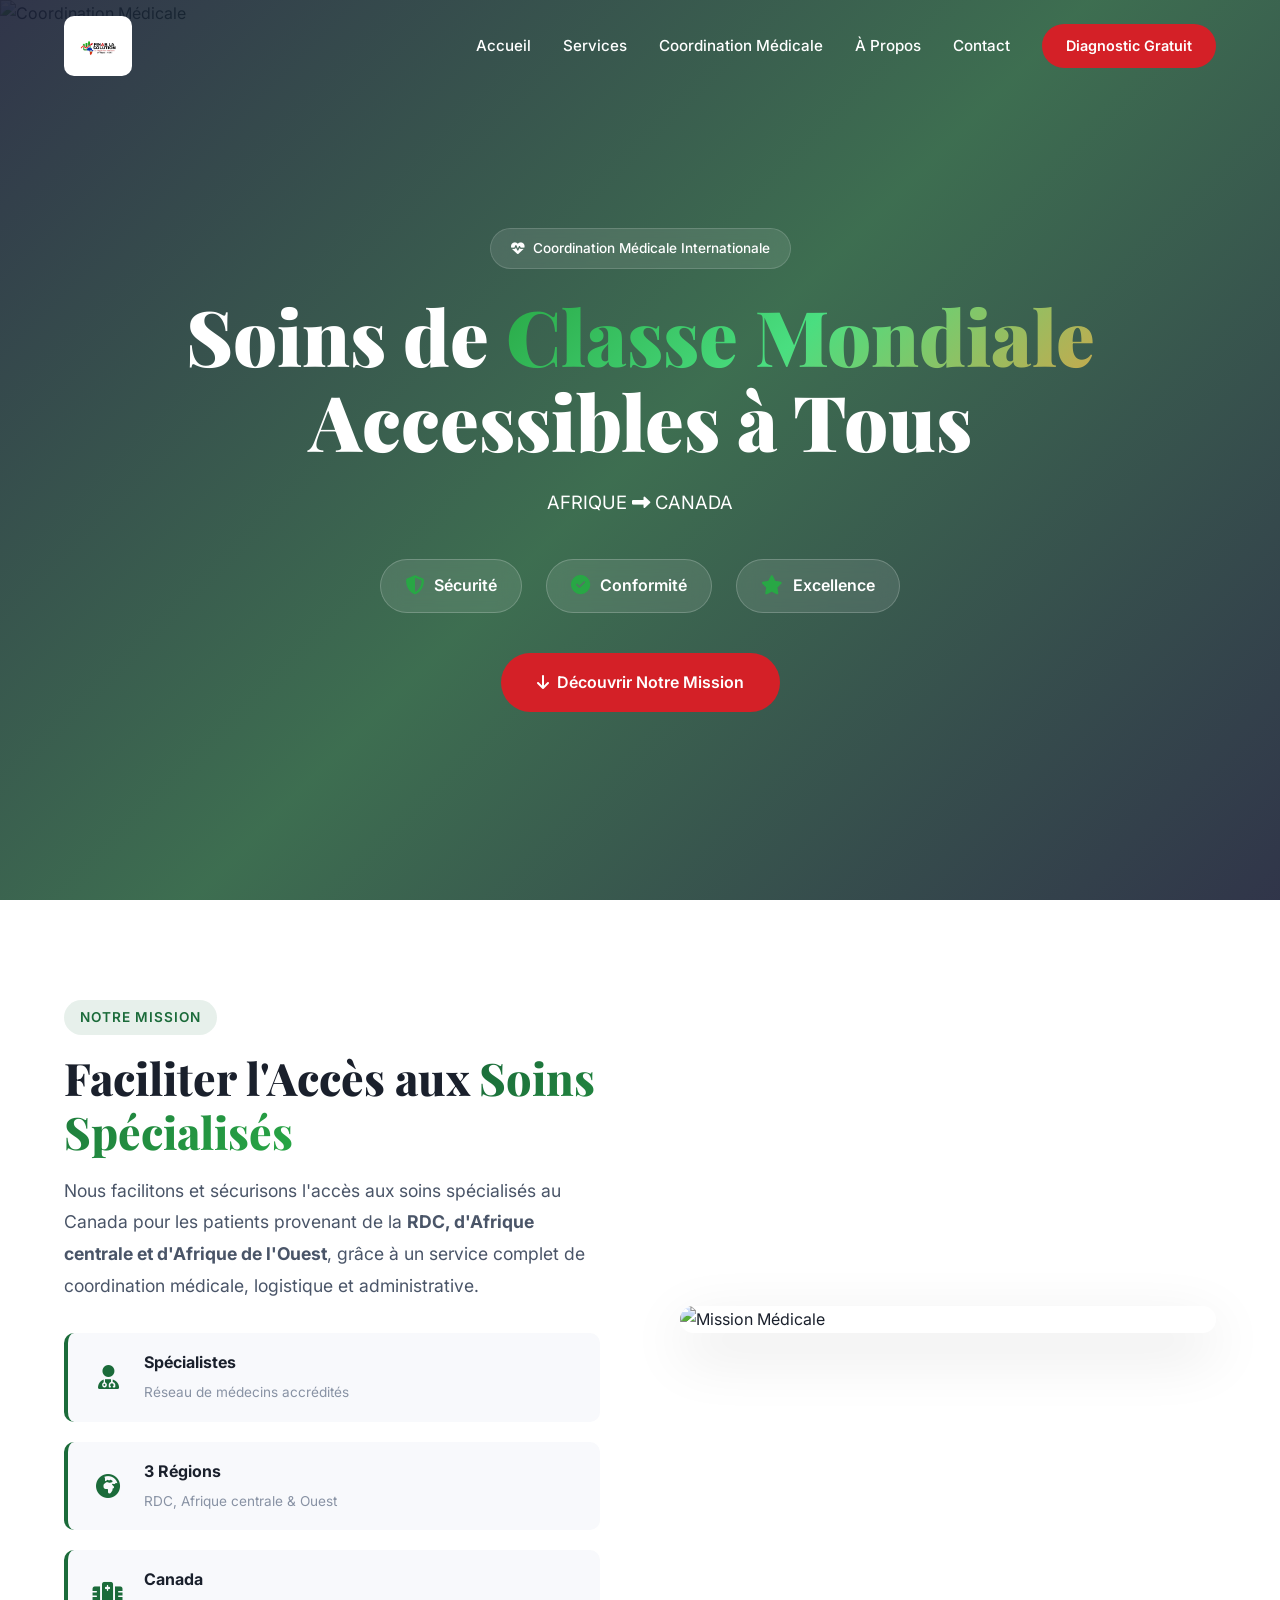
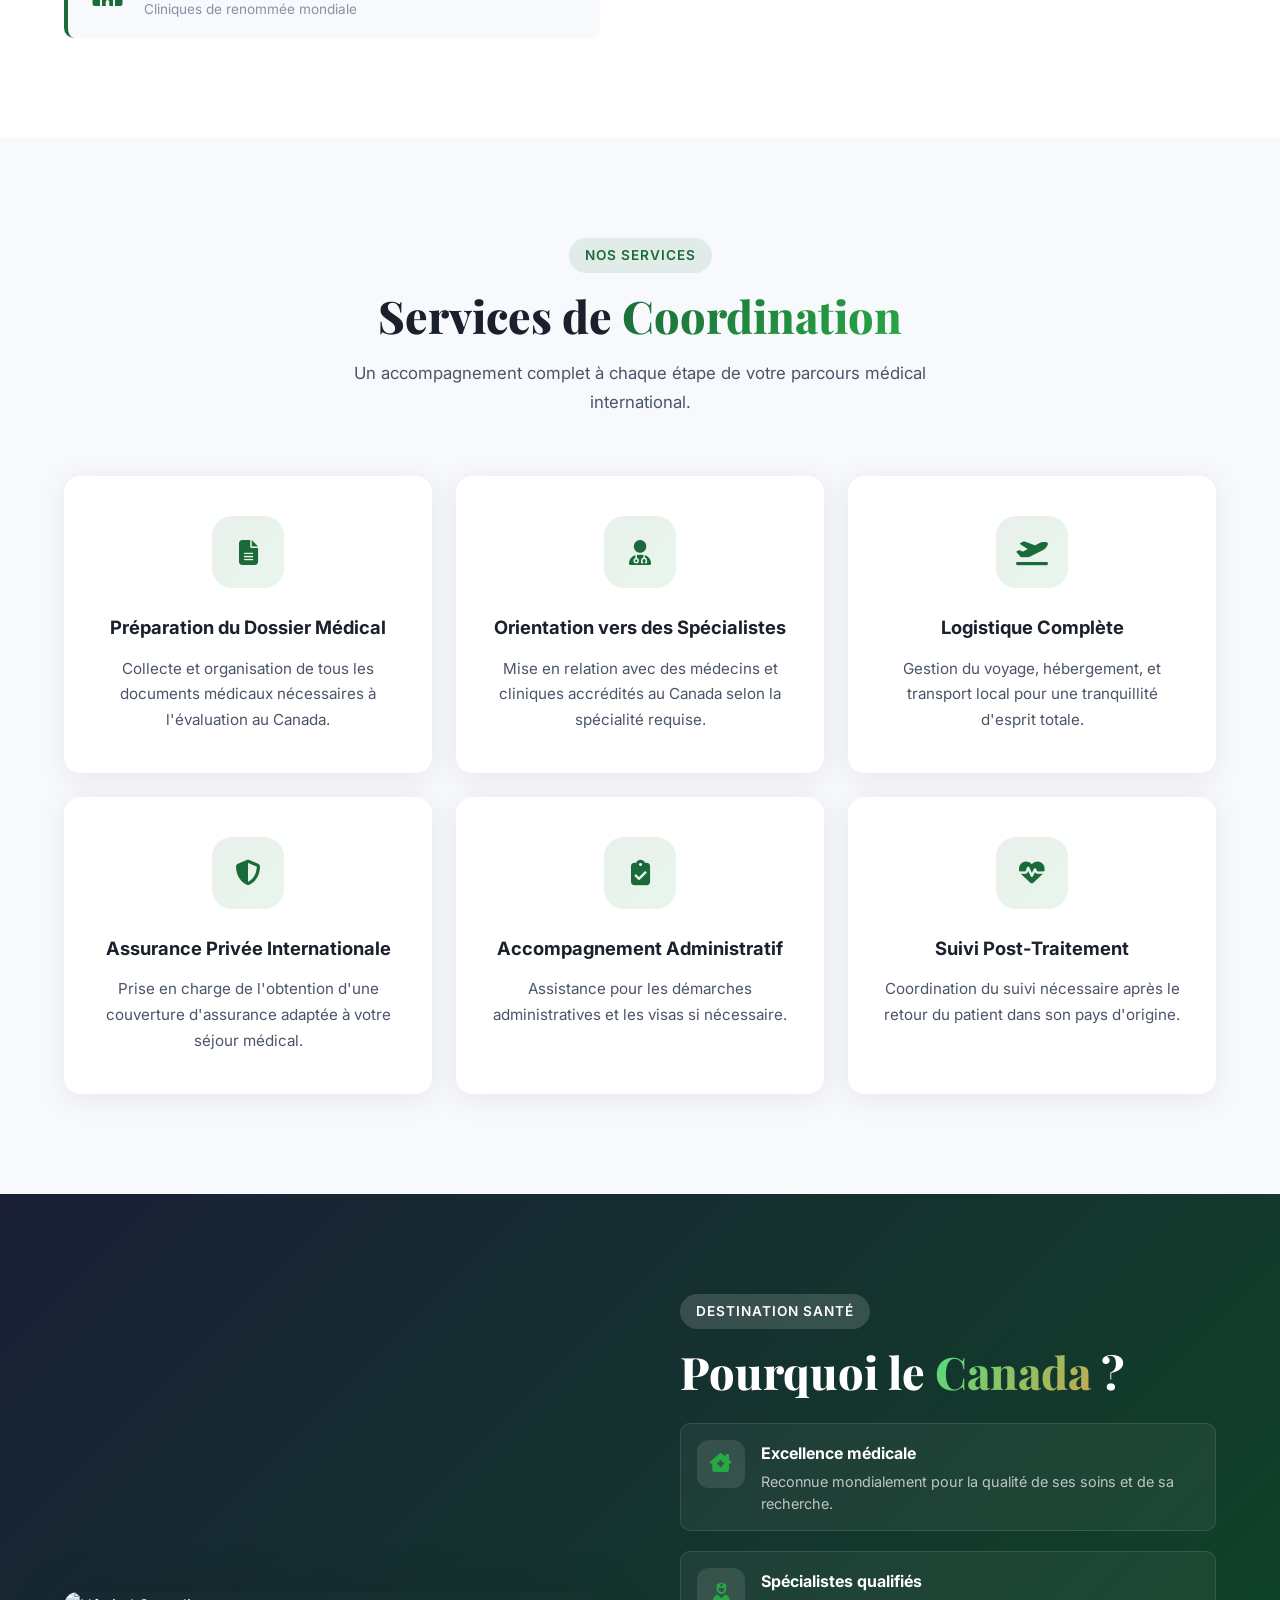
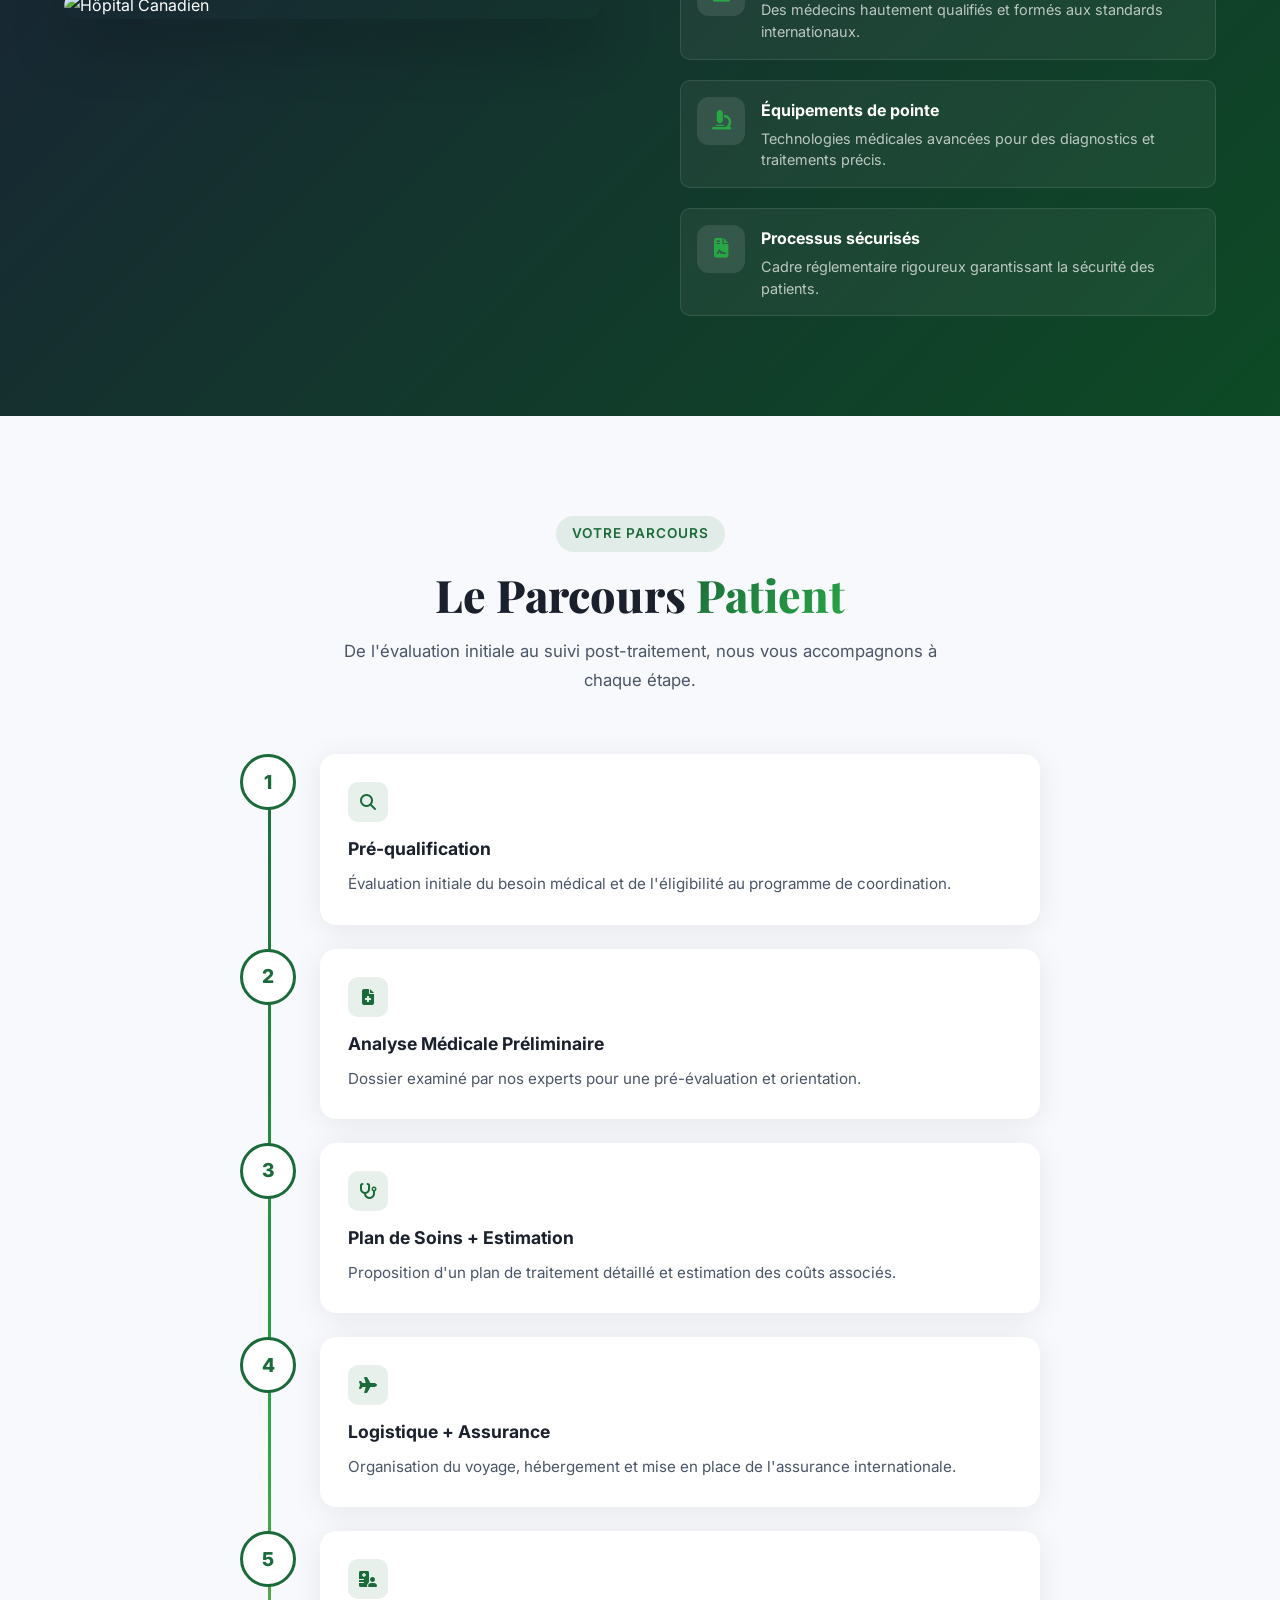
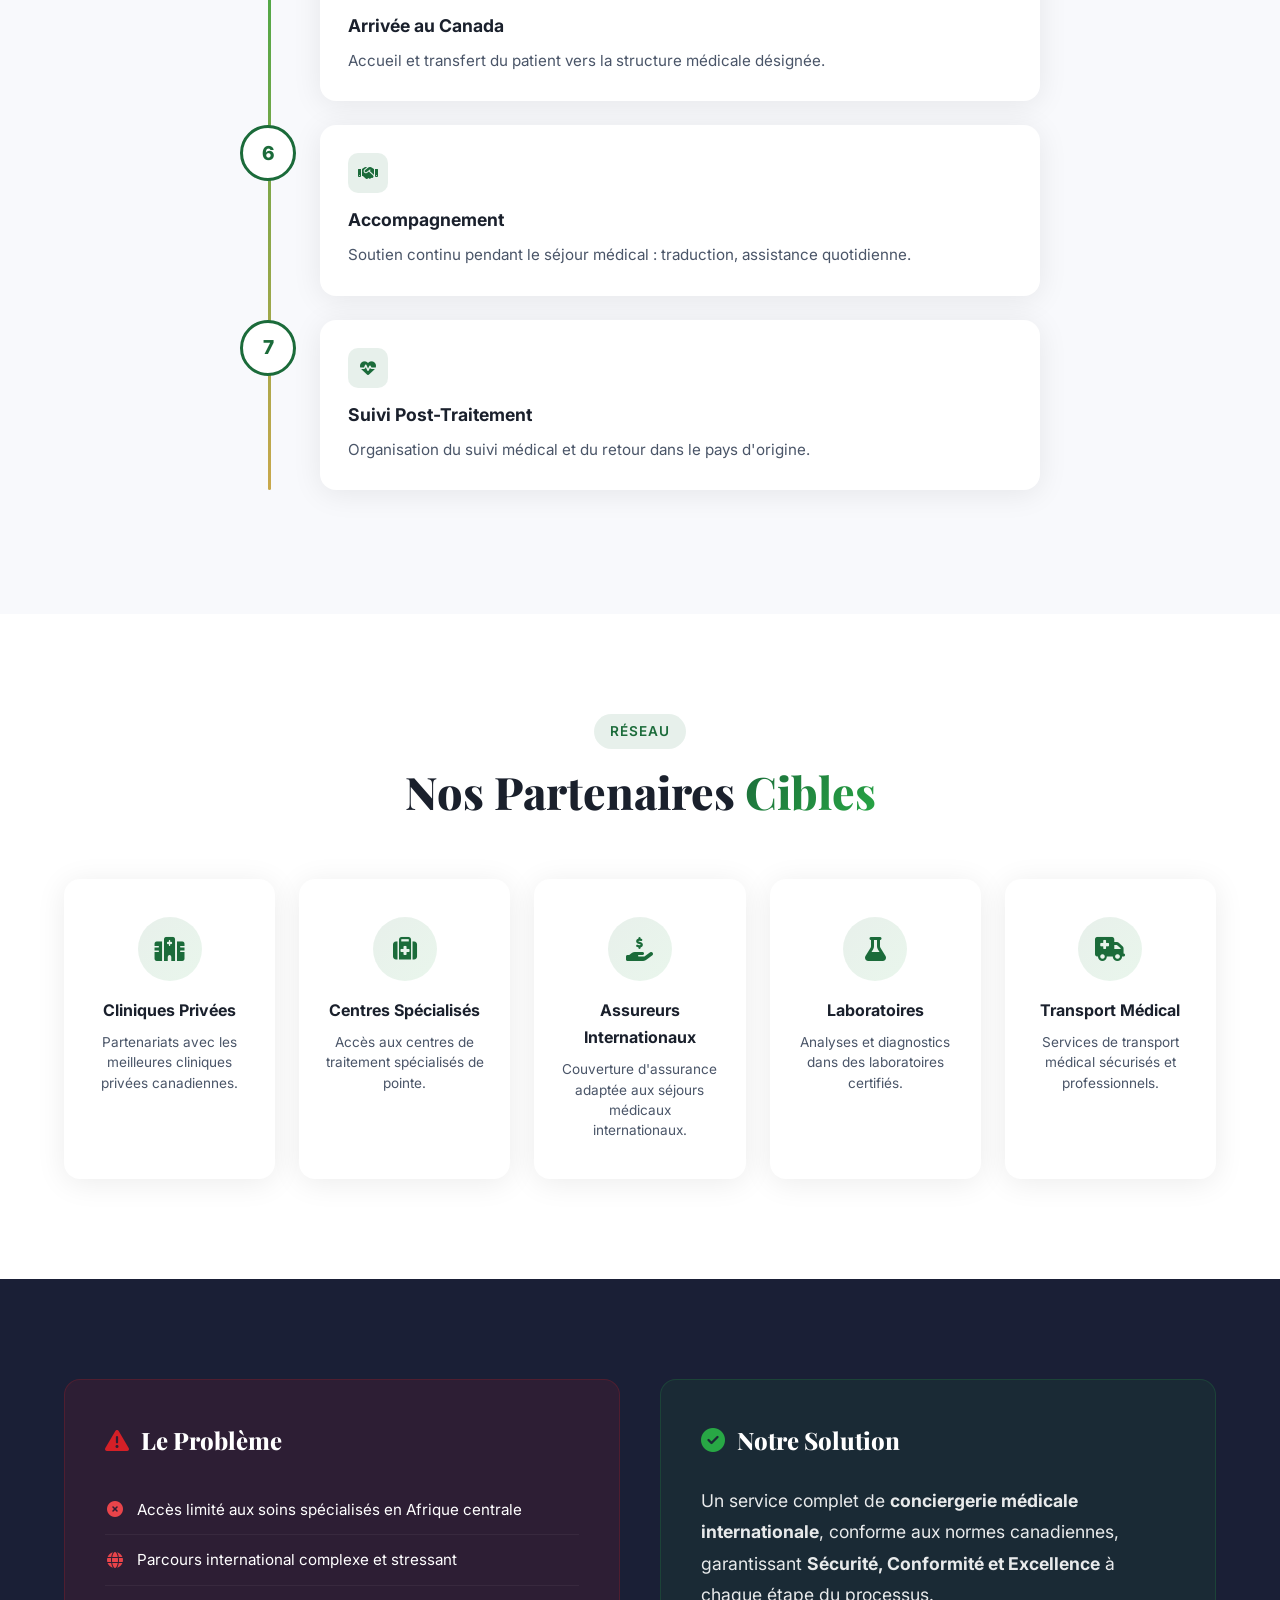
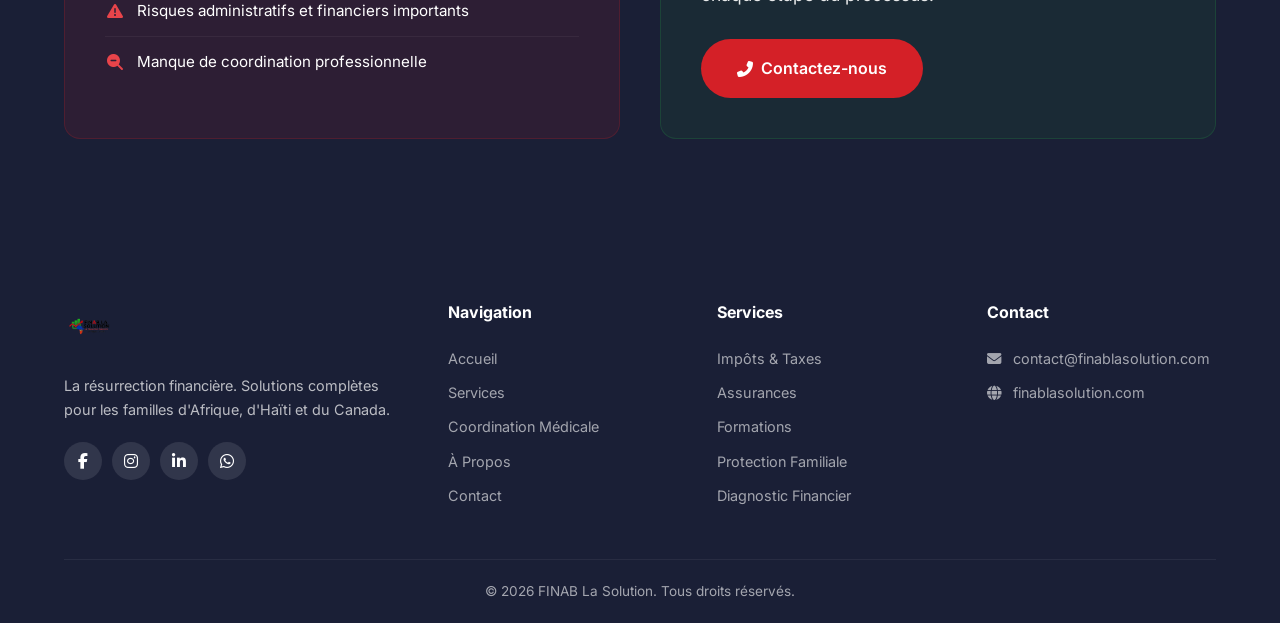
==== commit 6b930859: "Redesign coordination médicale page & add Nos Réussites slider - Completely rewrote coordination-med" ====
--- a/pages/coordination-medicale.html
+++ b/pages/coordination-medicale.html
@@ -4,13 +4,13 @@
     <meta charset="UTF-8">
     <meta name="viewport" content="width=device-width, initial-scale=1.0">
     <title>Coordination Médicale Internationale — FINAB La Solution</title>
-    <meta name="description" content="Coordination Médicale Internationale AFRIQUE → Canada. Sécurité • Conformité • Excellence. Service complet de conciergerie médicale internationale.">
+    <meta name="description" content="Coordination Médicale Internationale AFRIQUE → Canada. Sécurité • Conformité • Excellence.">
     <link rel="icon" href="../img/logo.webp">
     <link href="https://fonts.googleapis.com/css2?family=Inter:wght@300;400;500;600;700;800;900&family=Playfair+Display:wght@700;800;900&display=swap" rel="stylesheet">
     <link rel="stylesheet" href="https://cdnjs.cloudflare.com/ajax/libs/font-awesome/6.5.1/css/all.min.css">
     <link rel="stylesheet" href="../css/style.css">
     <link rel="stylesheet" href="../css/animations.css">
-    <link rel="stylesheet" href="../css/medical-page.css">
+    <link rel="stylesheet" href="../css/medical.css">
 </head>
 <body>
     <!-- Navigation -->
@@ -34,432 +34,328 @@
     </header>
 
     <main>
-        <!-- Hero Section -->
+        <!-- Hero Medical -->
         <section class="med-hero">
             <div class="med-hero-bg">
-                <div class="med-hero-gradient"></div>
-                <div class="med-particles" id="medParticles"></div>
-                <div class="med-hero-pattern"></div>
+                <img src="../img/canada-healthcare.jpg" alt="Coordination Médicale">
+                <div class="med-hero-overlay"></div>
             </div>
             <div class="container med-hero-content">
-                <div class="med-hero-badge fade-up">
+                <div class="hero-badge fade-up">
                     <i class="fas fa-heartbeat"></i>
-                    Conciergerie Médicale Internationale
-                </div>
-                <h1 class="med-hero-title fade-up delay-1">
-                    Coordination Médicale<br>
-                    <span class="med-text-glow">Internationale</span>
+                    Coordination Médicale Internationale
+                </div>
+                <h1 class="hero-title fade-up delay-1">
+                    Soins de <span class="text-gradient">Classe Mondiale</span><br>
+                    Accessibles à Tous
                 </h1>
-                <div class="med-hero-route fade-up delay-2">
-                    <span class="med-route-from">
-                        <i class="fas fa-globe-africa"></i> AFRIQUE
-                    </span>
-                    <span class="med-route-arrow">
-                        <i class="fas fa-plane"></i>
-                        <span class="med-route-line"></span>
-                    </span>
-                    <span class="med-route-to">
-                        <i class="fas fa-flag"></i> CANADA
-                    </span>
-                </div>
-                <div class="med-hero-pillars fade-up delay-3">
-                    <div class="med-pillar">
-                        <div class="med-pillar-icon"><i class="fas fa-shield-halved"></i></div>
+                <p class="hero-subtitle fade-up delay-2">
+                    AFRIQUE <i class="fas fa-long-arrow-alt-right"></i> CANADA
+                </p>
+                <div class="med-hero-badges fade-up delay-3">
+                    <div class="med-badge">
+                        <i class="fas fa-shield-alt"></i>
                         <span>Sécurité</span>
                     </div>
-                    <div class="med-pillar-divider"></div>
-                    <div class="med-pillar">
-                        <div class="med-pillar-icon"><i class="fas fa-check-double"></i></div>
+                    <div class="med-badge">
+                        <i class="fas fa-check-circle"></i>
                         <span>Conformité</span>
                     </div>
-                    <div class="med-pillar-divider"></div>
-                    <div class="med-pillar">
-                        <div class="med-pillar-icon"><i class="fas fa-award"></i></div>
+                    <div class="med-badge">
+                        <i class="fas fa-star"></i>
                         <span>Excellence</span>
                     </div>
                 </div>
-                <div class="med-hero-cta fade-up delay-4">
-                    <a href="../index.html#contact" class="btn btn-primary btn-lg">
-                        <i class="fas fa-calendar-check"></i> Prendre Rendez-Vous
+                <div class="fade-up delay-4">
+                    <a href="#mission" class="btn btn-primary btn-lg">
+                        <i class="fas fa-arrow-down"></i> Découvrir Notre Mission
                     </a>
-                    <a href="#med-mission" class="btn btn-outline btn-lg">
-                        <i class="fas fa-arrow-down"></i> Découvrir
-                    </a>
-                </div>
-            </div>
-            <div class="med-hero-scroll">
-                <a href="#med-mission"><i class="fas fa-chevron-down"></i></a>
-            </div>
-        </section>
-
-        <!-- Mission Section -->
-        <section class="section med-mission" id="med-mission">
+                </div>
+            </div>
+        </section>
+
+        <!-- Mission -->
+        <section class="section" id="mission">
             <div class="container">
                 <div class="med-mission-grid">
-                    <div class="med-mission-content fade-left">
+                    <div class="fade-left">
                         <span class="section-tag">Notre Mission</span>
                         <h2 class="section-title">Faciliter l'Accès aux <span class="text-gradient">Soins Spécialisés</span></h2>
-                        <p class="med-mission-text">
-                            Nous facilitons et sécurisons l'accès aux soins spécialisés au Canada pour les patients provenant de la
-                            <strong>RDC</strong>, d'<strong>Afrique centrale</strong> et d'<strong>Afrique de l'Ouest</strong>,
-                            grâce à un service complet de coordination médicale, logistique et administrative.
-                        </p>
-                        <div class="med-mission-highlights">
-                            <div class="med-highlight">
-                                <div class="med-highlight-icon"><i class="fas fa-user-md"></i></div>
-                                <div>
-                                    <strong>Expertise médicale</strong>
-                                    <span>Réseau de spécialistes accrédités</span>
-                                </div>
-                            </div>
-                            <div class="med-highlight">
-                                <div class="med-highlight-icon"><i class="fas fa-hands-helping"></i></div>
-                                <div>
-                                    <strong>Accompagnement total</strong>
-                                    <span>De A à Z, sans aucun stress</span>
-                                </div>
-                            </div>
-                            <div class="med-highlight">
-                                <div class="med-highlight-icon"><i class="fas fa-lock"></i></div>
-                                <div>
-                                    <strong>Sécurité garantie</strong>
-                                    <span>Conformité aux normes canadiennes</span>
-                                </div>
-                            </div>
-                        </div>
-                    </div>
-                    <div class="med-mission-visual fade-right">
-                        <div class="med-mission-card-stack">
-                            <div class="med-float-card med-float-card-1">
-                                <i class="fas fa-heartbeat"></i>
-                                <span>Soins Premium</span>
-                            </div>
-                            <div class="med-float-card med-float-card-2">
-                                <i class="fas fa-globe-americas"></i>
-                                <span>International</span>
-                            </div>
-                            <div class="med-float-card med-float-card-3">
-                                <i class="fas fa-certificate"></i>
-                                <span>Accrédité</span>
-                            </div>
-                            <div class="med-mission-main-visual">
-                                <div class="med-visual-circle"></div>
-                                <div class="med-visual-icon"><i class="fas fa-stethoscope"></i></div>
-                                <div class="med-visual-ring"></div>
-                            </div>
-                        </div>
-                    </div>
-                </div>
-            </div>
-        </section>
-
-        <!-- Problem & Solution Section -->
-        <section class="section med-problem-solution">
+                        <p class="med-text">Nous facilitons et sécurisons l'accès aux soins spécialisés au Canada pour les patients provenant de la <strong>RDC, d'Afrique centrale et d'Afrique de l'Ouest</strong>, grâce à un service complet de coordination médicale, logistique et administrative.</p>
+                        <div class="med-mission-stats">
+                            <div class="med-stat">
+                                <i class="fas fa-user-md"></i>
+                                <div>
+                                    <strong>Spécialistes</strong>
+                                    <span>Réseau de médecins accrédités</span>
+                                </div>
+                            </div>
+                            <div class="med-stat">
+                                <i class="fas fa-globe-africa"></i>
+                                <div>
+                                    <strong>3 Régions</strong>
+                                    <span>RDC, Afrique centrale & Ouest</span>
+                                </div>
+                            </div>
+                            <div class="med-stat">
+                                <i class="fas fa-hospital"></i>
+                                <div>
+                                    <strong>Canada</strong>
+                                    <span>Cliniques de renommée mondiale</span>
+                                </div>
+                            </div>
+                        </div>
+                    </div>
+                    <div class="med-mission-img fade-right">
+                        <img src="../img/medical-mission.jpg" alt="Mission Médicale">
+                    </div>
+                </div>
+            </div>
+        </section>
+
+        <!-- Services -->
+        <section class="section med-services-section" id="services">
             <div class="container">
                 <div class="section-header fade-up">
-                    <span class="section-tag">Comprendre</span>
-                    <h2 class="section-title">Le Défi et <span class="text-gradient">Notre Réponse</span></h2>
-                </div>
-                <div class="med-ps-grid">
-                    <div class="med-problem-card fade-up">
-                        <div class="med-ps-header med-problem-header">
-                            <div class="med-ps-icon"><i class="fas fa-exclamation-triangle"></i></div>
+                    <span class="section-tag">Nos Services</span>
+                    <h2 class="section-title">Services de <span class="text-gradient">Coordination</span></h2>
+                    <p class="section-desc">Un accompagnement complet à chaque étape de votre parcours médical international.</p>
+                </div>
+                <div class="med-services-grid">
+                    <div class="med-service-card fade-up">
+                        <div class="med-service-icon">
+                            <i class="fas fa-file-alt"></i>
+                        </div>
+                        <h3>Préparation du Dossier Médical</h3>
+                        <p>Collecte et organisation de tous les documents médicaux nécessaires à l'évaluation au Canada.</p>
+                    </div>
+                    <div class="med-service-card fade-up delay-1">
+                        <div class="med-service-icon">
+                            <i class="fas fa-user-md"></i>
+                        </div>
+                        <h3>Orientation vers des Spécialistes</h3>
+                        <p>Mise en relation avec des médecins et cliniques accrédités au Canada selon la spécialité requise.</p>
+                    </div>
+                    <div class="med-service-card fade-up delay-2">
+                        <div class="med-service-icon">
+                            <i class="fas fa-plane-departure"></i>
+                        </div>
+                        <h3>Logistique Complète</h3>
+                        <p>Gestion du voyage, hébergement, et transport local pour une tranquillité d'esprit totale.</p>
+                    </div>
+                    <div class="med-service-card fade-up delay-3">
+                        <div class="med-service-icon">
+                            <i class="fas fa-shield-alt"></i>
+                        </div>
+                        <h3>Assurance Privée Internationale</h3>
+                        <p>Prise en charge de l'obtention d'une couverture d'assurance adaptée à votre séjour médical.</p>
+                    </div>
+                    <div class="med-service-card fade-up delay-4">
+                        <div class="med-service-icon">
+                            <i class="fas fa-clipboard-check"></i>
+                        </div>
+                        <h3>Accompagnement Administratif</h3>
+                        <p>Assistance pour les démarches administratives et les visas si nécessaire.</p>
+                    </div>
+                    <div class="med-service-card fade-up delay-5">
+                        <div class="med-service-icon">
+                            <i class="fas fa-heartbeat"></i>
+                        </div>
+                        <h3>Suivi Post-Traitement</h3>
+                        <p>Coordination du suivi nécessaire après le retour du patient dans son pays d'origine.</p>
+                    </div>
+                </div>
+            </div>
+        </section>
+
+        <!-- Pourquoi le Canada -->
+        <section class="section med-why-section" id="why-canada">
+            <div class="container">
+                <div class="med-why-grid">
+                    <div class="med-why-img fade-left">
+                        <img src="../img/canada-healthcare.jpg" alt="Hôpital Canadien">
+                    </div>
+                    <div class="med-why-content fade-right">
+                        <span class="section-tag">Destination Santé</span>
+                        <h2 class="section-title">Pourquoi le <span class="text-gradient">Canada</span> ?</h2>
+                        <div class="med-why-list">
+                            <div class="med-why-item">
+                                <div class="med-why-icon"><i class="fas fa-clinic-medical"></i></div>
+                                <div>
+                                    <strong>Excellence médicale</strong>
+                                    <p>Reconnue mondialement pour la qualité de ses soins et de sa recherche.</p>
+                                </div>
+                            </div>
+                            <div class="med-why-item">
+                                <div class="med-why-icon"><i class="fas fa-user-nurse"></i></div>
+                                <div>
+                                    <strong>Spécialistes qualifiés</strong>
+                                    <p>Des médecins hautement qualifiés et formés aux standards internationaux.</p>
+                                </div>
+                            </div>
+                            <div class="med-why-item">
+                                <div class="med-why-icon"><i class="fas fa-microscope"></i></div>
+                                <div>
+                                    <strong>Équipements de pointe</strong>
+                                    <p>Technologies médicales avancées pour des diagnostics et traitements précis.</p>
+                                </div>
+                            </div>
+                            <div class="med-why-item">
+                                <div class="med-why-icon"><i class="fas fa-file-contract"></i></div>
+                                <div>
+                                    <strong>Processus sécurisés</strong>
+                                    <p>Cadre réglementaire rigoureux garantissant la sécurité des patients.</p>
+                                </div>
+                            </div>
+                        </div>
+                    </div>
+                </div>
+            </div>
+        </section>
+
+        <!-- Parcours Patient -->
+        <section class="section med-journey-section" id="patient-journey">
+            <div class="container">
+                <div class="section-header fade-up">
+                    <span class="section-tag">Votre Parcours</span>
+                    <h2 class="section-title">Le Parcours <span class="text-gradient">Patient</span></h2>
+                    <p class="section-desc">De l'évaluation initiale au suivi post-traitement, nous vous accompagnons à chaque étape.</p>
+                </div>
+                <div class="med-timeline">
+                    <div class="med-timeline-line"></div>
+                    <div class="med-timeline-item fade-up">
+                        <div class="med-timeline-number">1</div>
+                        <div class="med-timeline-card">
+                            <div class="med-timeline-icon"><i class="fas fa-search"></i></div>
+                            <h4>Pré-qualification</h4>
+                            <p>Évaluation initiale du besoin médical et de l'éligibilité au programme de coordination.</p>
+                        </div>
+                    </div>
+                    <div class="med-timeline-item fade-up delay-1">
+                        <div class="med-timeline-number">2</div>
+                        <div class="med-timeline-card">
+                            <div class="med-timeline-icon"><i class="fas fa-file-medical"></i></div>
+                            <h4>Analyse Médicale Préliminaire</h4>
+                            <p>Dossier examiné par nos experts pour une pré-évaluation et orientation.</p>
+                        </div>
+                    </div>
+                    <div class="med-timeline-item fade-up delay-2">
+                        <div class="med-timeline-number">3</div>
+                        <div class="med-timeline-card">
+                            <div class="med-timeline-icon"><i class="fas fa-stethoscope"></i></div>
+                            <h4>Plan de Soins + Estimation</h4>
+                            <p>Proposition d'un plan de traitement détaillé et estimation des coûts associés.</p>
+                        </div>
+                    </div>
+                    <div class="med-timeline-item fade-up delay-3">
+                        <div class="med-timeline-number">4</div>
+                        <div class="med-timeline-card">
+                            <div class="med-timeline-icon"><i class="fas fa-plane"></i></div>
+                            <h4>Logistique + Assurance</h4>
+                            <p>Organisation du voyage, hébergement et mise en place de l'assurance internationale.</p>
+                        </div>
+                    </div>
+                    <div class="med-timeline-item fade-up delay-4">
+                        <div class="med-timeline-number">5</div>
+                        <div class="med-timeline-card">
+                            <div class="med-timeline-icon"><i class="fas fa-hospital-user"></i></div>
+                            <h4>Arrivée au Canada</h4>
+                            <p>Accueil et transfert du patient vers la structure médicale désignée.</p>
+                        </div>
+                    </div>
+                    <div class="med-timeline-item fade-up delay-5">
+                        <div class="med-timeline-number">6</div>
+                        <div class="med-timeline-card">
+                            <div class="med-timeline-icon"><i class="fas fa-handshake"></i></div>
+                            <h4>Accompagnement</h4>
+                            <p>Soutien continu pendant le séjour médical : traduction, assistance quotidienne.</p>
+                        </div>
+                    </div>
+                    <div class="med-timeline-item fade-up delay-6">
+                        <div class="med-timeline-number">7</div>
+                        <div class="med-timeline-card">
+                            <div class="med-timeline-icon"><i class="fas fa-heartbeat"></i></div>
+                            <h4>Suivi Post-Traitement</h4>
+                            <p>Organisation du suivi médical et du retour dans le pays d'origine.</p>
+                        </div>
+                    </div>
+                </div>
+            </div>
+        </section>
+
+        <!-- Partenaires -->
+        <section class="section med-partners-section" id="partners">
+            <div class="container">
+                <div class="section-header fade-up">
+                    <span class="section-tag">Réseau</span>
+                    <h2 class="section-title">Nos Partenaires <span class="text-gradient">Cibles</span></h2>
+                </div>
+                <div class="med-partners-grid">
+                    <div class="med-partner-card fade-up">
+                        <div class="med-partner-icon"><i class="fas fa-hospital-alt"></i></div>
+                        <h4>Cliniques Privées</h4>
+                        <p>Partenariats avec les meilleures cliniques privées canadiennes.</p>
+                    </div>
+                    <div class="med-partner-card fade-up delay-1">
+                        <div class="med-partner-icon"><i class="fas fa-medkit"></i></div>
+                        <h4>Centres Spécialisés</h4>
+                        <p>Accès aux centres de traitement spécialisés de pointe.</p>
+                    </div>
+                    <div class="med-partner-card fade-up delay-2">
+                        <div class="med-partner-icon"><i class="fas fa-hand-holding-usd"></i></div>
+                        <h4>Assureurs Internationaux</h4>
+                        <p>Couverture d'assurance adaptée aux séjours médicaux internationaux.</p>
+                    </div>
+                    <div class="med-partner-card fade-up delay-3">
+                        <div class="med-partner-icon"><i class="fas fa-flask"></i></div>
+                        <h4>Laboratoires</h4>
+                        <p>Analyses et diagnostics dans des laboratoires certifiés.</p>
+                    </div>
+                    <div class="med-partner-card fade-up delay-4">
+                        <div class="med-partner-icon"><i class="fas fa-ambulance"></i></div>
+                        <h4>Transport Médical</h4>
+                        <p>Services de transport médical sécurisés et professionnels.</p>
+                    </div>
+                </div>
+            </div>
+        </section>
+
+        <!-- Problème / Solution -->
+        <section class="section med-solution-section" id="problem-solution">
+            <div class="container">
+                <div class="med-solution-grid">
+                    <div class="med-problem fade-left">
+                        <div class="med-problem-header">
+                            <i class="fas fa-exclamation-triangle"></i>
                             <h3>Le Problème</h3>
                         </div>
-                        <ul class="med-ps-list">
+                        <ul class="med-problem-list">
                             <li>
                                 <i class="fas fa-times-circle"></i>
                                 <span>Accès limité aux soins spécialisés en Afrique centrale</span>
                             </li>
                             <li>
-                                <i class="fas fa-times-circle"></i>
-                                <span>Parcours international complexe et décourageant</span>
+                                <i class="fas fa-globe"></i>
+                                <span>Parcours international complexe et stressant</span>
                             </li>
                             <li>
-                                <i class="fas fa-times-circle"></i>
+                                <i class="fas fa-exclamation-triangle"></i>
                                 <span>Risques administratifs et financiers importants</span>
                             </li>
                             <li>
-                                <i class="fas fa-times-circle"></i>
+                                <i class="fas fa-search-minus"></i>
                                 <span>Manque de coordination professionnelle</span>
                             </li>
                         </ul>
                     </div>
-                    <div class="med-solution-card fade-up delay-2">
-                        <div class="med-ps-header med-solution-header">
-                            <div class="med-ps-icon"><i class="fas fa-lightbulb"></i></div>
+                    <div class="med-solution fade-right">
+                        <div class="med-solution-header">
+                            <i class="fas fa-check-circle"></i>
                             <h3>Notre Solution</h3>
                         </div>
-                        <p class="med-solution-text">
-                            Un service complet de <strong>conciergerie médicale internationale</strong>, conforme aux normes canadiennes,
-                            garantissant <strong>Sécurité, Conformité et Excellence</strong> à chaque étape du processus.
-                        </p>
-                        <div class="med-solution-badges">
-                            <span class="med-sol-badge"><i class="fas fa-check"></i> Conforme</span>
-                            <span class="med-sol-badge"><i class="fas fa-check"></i> Sécurisé</span>
-                            <span class="med-sol-badge"><i class="fas fa-check"></i> Professionnel</span>
-                        </div>
-                    </div>
-                </div>
-            </div>
-        </section>
-
-        <!-- Services Section -->
-        <section class="section med-services" id="med-services">
-            <div class="container">
-                <div class="section-header fade-up">
-                    <span class="section-tag">Nos Services</span>
-                    <h2 class="section-title">Un Accompagnement <span class="text-gradient">Complet</span></h2>
-                    <p class="section-desc">Chaque détail est pris en charge pour vous offrir une expérience sans stress.</p>
-                </div>
-                <div class="med-services-grid">
-                    <div class="med-service-card fade-up">
-                        <div class="med-service-number">01</div>
-                        <div class="med-service-icon"><i class="fas fa-file-medical-alt"></i></div>
-                        <h3>Préparation du Dossier Médical</h3>
-                        <p>Collecte, organisation et validation de tous les documents médicaux nécessaires à l'évaluation au Canada.</p>
-                        <div class="med-service-glow"></div>
-                    </div>
-                    <div class="med-service-card fade-up delay-1">
-                        <div class="med-service-number">02</div>
-                        <div class="med-service-icon"><i class="fas fa-user-md"></i></div>
-                        <h3>Orientation vers des Spécialistes</h3>
-                        <p>Mise en relation avec des médecins et cliniques accrédités au Canada selon la spécialité requise.</p>
-                        <div class="med-service-glow"></div>
-                    </div>
-                    <div class="med-service-card fade-up delay-2">
-                        <div class="med-service-number">03</div>
-                        <div class="med-service-icon"><i class="fas fa-plane-departure"></i></div>
-                        <h3>Logistique Complète</h3>
-                        <p>Gestion du voyage, hébergement et transport local pour une tranquillité d'esprit totale.</p>
-                        <div class="med-service-glow"></div>
-                    </div>
-                    <div class="med-service-card fade-up delay-3">
-                        <div class="med-service-number">04</div>
-                        <div class="med-service-icon"><i class="fas fa-shield-halved"></i></div>
-                        <h3>Assurance Privée Internationale</h3>
-                        <p>Obtention d'une couverture d'assurance adaptée à votre séjour médical au Canada.</p>
-                        <div class="med-service-glow"></div>
-                    </div>
-                    <div class="med-service-card fade-up delay-4">
-                        <div class="med-service-number">05</div>
-                        <div class="med-service-icon"><i class="fas fa-clipboard-check"></i></div>
-                        <h3>Accompagnement Administratif</h3>
-                        <p>Assistance complète pour les démarches administratives, visas et formalités requises.</p>
-                        <div class="med-service-glow"></div>
-                    </div>
-                    <div class="med-service-card fade-up delay-5">
-                        <div class="med-service-number">06</div>
-                        <div class="med-service-icon"><i class="fas fa-heart-pulse"></i></div>
-                        <h3>Suivi Post-Traitement</h3>
-                        <p>Coordination du suivi médical après le retour dans le pays d'origine pour une guérison optimale.</p>
-                        <div class="med-service-glow"></div>
-                    </div>
-                </div>
-            </div>
-        </section>
-
-        <!-- Why Canada Section -->
-        <section class="section med-why-canada">
-            <div class="container">
-                <div class="med-why-grid">
-                    <div class="med-why-content fade-left">
-                        <span class="section-tag">Destination</span>
-                        <h2 class="section-title">Pourquoi le <span class="text-gradient">Canada</span> ?</h2>
-                        <p class="med-why-intro">Le Canada se distingue comme l'une des meilleures destinations mondiales pour les soins médicaux spécialisés.</p>
-                        <div class="med-why-features">
-                            <div class="med-why-feature">
-                                <div class="med-why-icon"><i class="fas fa-trophy"></i></div>
-                                <div>
-                                    <strong>Excellence médicale</strong>
-                                    <span>Reconnue mondialement pour la qualité des soins</span>
-                                </div>
-                            </div>
-                            <div class="med-why-feature">
-                                <div class="med-why-icon"><i class="fas fa-user-nurse"></i></div>
-                                <div>
-                                    <strong>Spécialistes hautement qualifiés</strong>
-                                    <span>Parmi les meilleurs praticiens au monde</span>
-                                </div>
-                            </div>
-                            <div class="med-why-feature">
-                                <div class="med-why-icon"><i class="fas fa-microscope"></i></div>
-                                <div>
-                                    <strong>Équipements de pointe</strong>
-                                    <span>Technologies médicales les plus avancées</span>
-                                </div>
-                            </div>
-                            <div class="med-why-feature">
-                                <div class="med-why-icon"><i class="fas fa-file-contract"></i></div>
-                                <div>
-                                    <strong>Processus rigoureux et sécurisés</strong>
-                                    <span>Normes strictes de qualité et de sécurité</span>
-                                </div>
-                            </div>
-                        </div>
-                    </div>
-                    <div class="med-why-visual fade-right">
-                        <div class="med-canada-card">
-                            <div class="med-canada-flag">
-                                <i class="fas fa-plus"></i>
-                            </div>
-                            <div class="med-canada-stats">
-                                <div class="med-canada-stat">
-                                    <span class="med-stat-num">Top 5</span>
-                                    <span class="med-stat-label">Système de santé mondial</span>
-                                </div>
-                                <div class="med-canada-stat">
-                                    <span class="med-stat-num">100%</span>
-                                    <span class="med-stat-label">Accréditation internationale</span>
-                                </div>
-                                <div class="med-canada-stat">
-                                    <span class="med-stat-num">24/7</span>
-                                    <span class="med-stat-label">Support et accompagnement</span>
-                                </div>
-                            </div>
-                        </div>
-                    </div>
-                </div>
-            </div>
-        </section>
-
-        <!-- Patient Journey Section -->
-        <section class="section med-journey" id="med-journey">
-            <div class="container">
-                <div class="section-header fade-up">
-                    <span class="section-tag">Parcours Patient</span>
-                    <h2 class="section-title">Votre Chemin vers <span class="text-gradient">la Guérison</span></h2>
-                    <p class="section-desc">Un processus clair et structuré, en 7 étapes, pour vous accompagner du début à la fin.</p>
-                </div>
-                <div class="med-timeline">
-                    <div class="med-timeline-line"></div>
-                    <div class="med-timeline-item fade-up">
-                        <div class="med-timeline-dot">
-                            <span>1</span>
-                        </div>
-                        <div class="med-timeline-card">
-                            <div class="med-timeline-icon"><i class="fas fa-clipboard-list"></i></div>
-                            <h4>Pré-qualification</h4>
-                            <p>Évaluation initiale de votre besoin médical et de l'éligibilité au programme de coordination.</p>
-                        </div>
-                    </div>
-                    <div class="med-timeline-item fade-up delay-1">
-                        <div class="med-timeline-dot">
-                            <span>2</span>
-                        </div>
-                        <div class="med-timeline-card">
-                            <div class="med-timeline-icon"><i class="fas fa-file-medical"></i></div>
-                            <h4>Analyse Médicale Préliminaire</h4>
-                            <p>Votre dossier est examiné par nos experts pour une pré-évaluation et orientation spécialisée.</p>
-                        </div>
-                    </div>
-                    <div class="med-timeline-item fade-up delay-2">
-                        <div class="med-timeline-dot">
-                            <span>3</span>
-                        </div>
-                        <div class="med-timeline-card">
-                            <div class="med-timeline-icon"><i class="fas fa-stethoscope"></i></div>
-                            <h4>Plan de Soins + Estimation</h4>
-                            <p>Proposition d'un plan de traitement détaillé avec estimation transparente des coûts associés.</p>
-                        </div>
-                    </div>
-                    <div class="med-timeline-item fade-up delay-3">
-                        <div class="med-timeline-dot">
-                            <span>4</span>
-                        </div>
-                        <div class="med-timeline-card">
-                            <div class="med-timeline-icon"><i class="fas fa-plane"></i></div>
-                            <h4>Logistique + Assurance</h4>
-                            <p>Organisation complète du voyage, hébergement et mise en place de l'assurance internationale.</p>
-                        </div>
-                    </div>
-                    <div class="med-timeline-item fade-up delay-4">
-                        <div class="med-timeline-dot">
-                            <span>5</span>
-                        </div>
-                        <div class="med-timeline-card">
-                            <div class="med-timeline-icon"><i class="fas fa-hospital-user"></i></div>
-                            <h4>Arrivée au Canada</h4>
-                            <p>Accueil personnalisé à l'aéroport et transfert vers la structure médicale désignée.</p>
-                        </div>
-                    </div>
-                    <div class="med-timeline-item fade-up delay-5">
-                        <div class="med-timeline-dot">
-                            <span>6</span>
-                        </div>
-                        <div class="med-timeline-card">
-                            <div class="med-timeline-icon"><i class="fas fa-handshake"></i></div>
-                            <h4>Accompagnement</h4>
-                            <p>Soutien continu pendant le séjour médical : traduction, assistance quotidienne, support moral.</p>
-                        </div>
-                    </div>
-                    <div class="med-timeline-item fade-up delay-5">
-                        <div class="med-timeline-dot">
-                            <span>7</span>
-                        </div>
-                        <div class="med-timeline-card">
-                            <div class="med-timeline-icon"><i class="fas fa-heart-pulse"></i></div>
-                            <h4>Suivi Post-Traitement</h4>
-                            <p>Organisation du suivi médical et coordination avec les professionnels de santé locaux après le retour.</p>
-                        </div>
-                    </div>
-                </div>
-            </div>
-        </section>
-
-        <!-- Partners Section -->
-        <section class="section med-partners">
-            <div class="container">
-                <div class="section-header fade-up">
-                    <span class="section-tag">Écosystème</span>
-                    <h2 class="section-title">Nos Partenaires <span class="text-gradient">Cibles</span></h2>
-                    <p class="section-desc">Un réseau de partenaires de confiance pour garantir l'excellence à chaque étape.</p>
-                </div>
-                <div class="med-partners-grid">
-                    <div class="med-partner-card fade-up">
-                        <div class="med-partner-icon"><i class="fas fa-hospital"></i></div>
-                        <h4>Cliniques Privées</h4>
-                        <p>Établissements de santé accrédités au Canada</p>
-                    </div>
-                    <div class="med-partner-card fade-up delay-1">
-                        <div class="med-partner-icon"><i class="fas fa-brain"></i></div>
-                        <h4>Centres Spécialisés</h4>
-                        <p>Centres d'excellence en médecine spécialisée</p>
-                    </div>
-                    <div class="med-partner-card fade-up delay-2">
-                        <div class="med-partner-icon"><i class="fas fa-hand-holding-usd"></i></div>
-                        <h4>Assureurs Internationaux</h4>
-                        <p>Couvertures adaptées aux séjours médicaux</p>
-                    </div>
-                    <div class="med-partner-card fade-up delay-3">
-                        <div class="med-partner-icon"><i class="fas fa-flask"></i></div>
-                        <h4>Laboratoires</h4>
-                        <p>Analyses et diagnostics de pointe</p>
-                    </div>
-                    <div class="med-partner-card fade-up delay-4">
-                        <div class="med-partner-icon"><i class="fas fa-ambulance"></i></div>
-                        <h4>Transport Médical</h4>
-                        <p>Services de transport sécurisés et spécialisés</p>
-                    </div>
-                </div>
-            </div>
-        </section>
-
-        <!-- CTA Section -->
-        <section class="section med-cta">
-            <div class="container">
-                <div class="med-cta-content fade-up">
-                    <div class="med-cta-badge">
-                        <i class="fas fa-phone-alt"></i>
-                    </div>
-                    <h2>Prêt à Accéder aux <span>Meilleurs Soins</span> ?</h2>
-                    <p>Contactez-nous dès aujourd'hui pour une évaluation gratuite de votre dossier médical. Notre équipe est à votre disposition pour répondre à toutes vos questions.</p>
-                    <div class="med-cta-buttons">
-                        <a href="../index.html#contact" class="btn btn-white btn-lg">
-                            <i class="fas fa-calendar-check"></i> Prendre Rendez-Vous
-                        </a>
-                        <a href="../index.html#contact" class="btn btn-outline-white btn-lg">
-                            <i class="fas fa-envelope"></i> Nous Écrire
+                        <p>Un service complet de <strong>conciergerie médicale internationale</strong>, conforme aux normes canadiennes, garantissant <strong>Sécurité, Conformité et Excellence</strong> à chaque étape du processus.</p>
+                        <a href="../index.html#contact" class="btn btn-primary btn-lg">
+                            <i class="fas fa-phone-alt"></i> Contactez-nous
                         </a>
                     </div>
                 </div>
@@ -490,11 +386,12 @@
                     <a href="../index.html#contact">Contact</a>
                 </div>
                 <div class="footer-links">
-                    <h4>Services Médicaux</h4>
-                    <a href="#med-services">Dossier Médical</a>
-                    <a href="#med-services">Spécialistes Accrédités</a>
-                    <a href="#med-services">Logistique & Assurance</a>
-                    <a href="#med-journey">Parcours Patient</a>
+                    <h4>Services</h4>
+                    <a href="../index.html#services">Impôts & Taxes</a>
+                    <a href="../index.html#services">Assurances</a>
+                    <a href="../index.html#services">Formations</a>
+                    <a href="../index.html#services">Protection Familiale</a>
+                    <a href="../index.html#diagnostic">Diagnostic Financier</a>
                 </div>
                 <div class="footer-links">
                     <h4>Contact</h4>
@@ -514,41 +411,5 @@
     </button>
 
     <script src="../js/main.js"></script>
-    <script>
-        // Medical page particles
-        (function() {
-            const container = document.getElementById('medParticles');
-            if (!container) return;
-            for (let i = 0; i < 30; i++) {
-                const particle = document.createElement('span');
-                particle.className = 'med-particle';
-                particle.style.left = Math.random() * 100 + '%';
-                particle.style.animationDuration = (8 + Math.random() * 12) + 's';
-                particle.style.animationDelay = Math.random() * 8 + 's';
-                particle.style.width = particle.style.height = (2 + Math.random() * 4) + 'px';
-                container.appendChild(particle);
-            }
-        })();
-
-        // Animate timeline line on scroll
-        (function() {
-            const line = document.querySelector('.med-timeline-line');
-            if (!line) return;
-            const timeline = document.querySelector('.med-timeline');
-            function updateLine() {
-                const rect = timeline.getBoundingClientRect();
-                const windowH = window.innerHeight;
-                const timelineTop = rect.top;
-                const timelineHeight = rect.height;
-                let progress = 0;
-                if (timelineTop < windowH) {
-                    progress = Math.min(1, (windowH - timelineTop) / (timelineHeight + windowH * 0.3));
-                }
-                line.style.height = (progress * 100) + '%';
-            }
-            window.addEventListener('scroll', updateLine, { passive: true });
-            updateLine();
-        })();
-    </script>
 </body>
 </html>
--- a/css/style.css
+++ b/css/style.css
@@ -391,6 +391,104 @@
 .region-icon { font-size: 3rem; margin-bottom: 16px; }
 .region-card h3 { font-size: 1.3rem; font-weight: 700; margin-bottom: 12px; }
 .region-card p { opacity: 0.8; font-size: 0.95rem; }
+
+/* ===== NOS RÉUSSITES ===== */
+.reussites {
+    background: linear-gradient(135deg, var(--navy) 0%, var(--green-dark) 100%);
+    color: var(--white);
+    overflow: hidden;
+}
+.reussites .section-tag { background: rgba(255,255,255,0.15); color: var(--white); }
+.reussites .text-gradient { background: linear-gradient(135deg, #4ade80, var(--gold)); -webkit-background-clip: text; background-clip: text; }
+.reussites .section-desc { color: rgba(255,255,255,0.7); }
+.reussites-slider { position: relative; overflow: hidden; border-radius: var(--radius); }
+.reussites-track {
+    display: flex;
+    transition: transform 0.6s cubic-bezier(0.4, 0, 0.2, 1);
+    gap: 24px;
+}
+.reussite-slide {
+    min-width: calc(33.333% - 16px);
+    position: relative;
+    border-radius: var(--radius);
+    overflow: hidden;
+    cursor: pointer;
+}
+.reussite-slide img {
+    width: 100%;
+    height: 300px;
+    object-fit: cover;
+    transition: transform 0.5s ease;
+}
+.reussite-slide:hover img {
+    transform: scale(1.1);
+}
+.reussite-caption {
+    position: absolute;
+    bottom: 0;
+    left: 0;
+    right: 0;
+    padding: 24px;
+    background: linear-gradient(to top, rgba(0,0,0,0.85) 0%, transparent 100%);
+    transform: translateY(20px);
+    opacity: 0;
+    transition: var(--transition);
+}
+.reussite-slide:hover .reussite-caption {
+    transform: translateY(0);
+    opacity: 1;
+}
+.reussite-caption h4 {
+    font-size: 1.1rem;
+    font-weight: 700;
+    margin-bottom: 4px;
+}
+.reussite-caption p {
+    font-size: 0.85rem;
+    opacity: 0.8;
+    margin: 0;
+}
+.reussites-nav {
+    position: absolute;
+    top: 50%;
+    left: 0;
+    right: 0;
+    transform: translateY(-50%);
+    display: flex;
+    justify-content: space-between;
+    padding: 0 12px;
+    pointer-events: none;
+    z-index: 5;
+}
+.reussites-prev, .reussites-next {
+    width: 48px;
+    height: 48px;
+    background: rgba(255,255,255,0.9);
+    border: none;
+    border-radius: 50%;
+    cursor: pointer;
+    display: flex;
+    align-items: center;
+    justify-content: center;
+    font-size: 1.1rem;
+    color: var(--navy);
+    pointer-events: auto;
+    transition: var(--transition);
+    box-shadow: 0 4px 20px rgba(0,0,0,0.2);
+}
+.reussites-prev:hover, .reussites-next:hover {
+    background: var(--green);
+    color: var(--white);
+    transform: scale(1.1);
+}
+
+@media (max-width: 992px) {
+    .reussite-slide { min-width: calc(50% - 12px); }
+}
+@media (max-width: 640px) {
+    .reussite-slide { min-width: 100%; }
+    .reussite-caption { transform: translateY(0); opacity: 1; }
+}
 
 /* ===== TESTIMONIALS ===== */
 .testimonials { background: var(--gray-50); }
--- a/css/medical.css
+++ b/css/medical.css
@@ -0,0 +1,516 @@
+/* ===== COORDINATION MÉDICALE — Dedicated Styles ===== */
+
+/* Hero */
+.med-hero {
+    position: relative;
+    min-height: 100vh;
+    display: flex;
+    align-items: center;
+    justify-content: center;
+    overflow: hidden;
+}
+.med-hero-bg {
+    position: absolute;
+    inset: 0;
+    z-index: 0;
+}
+.med-hero-bg img {
+    width: 100%;
+    height: 100%;
+    object-fit: cover;
+}
+.med-hero-overlay {
+    position: absolute;
+    inset: 0;
+    background: linear-gradient(135deg, rgba(26,31,54,0.9) 0%, rgba(13,74,37,0.8) 50%, rgba(26,31,54,0.9) 100%);
+}
+.med-hero-content {
+    position: relative;
+    z-index: 2;
+    text-align: center;
+    color: var(--white);
+    padding: 140px 0 100px;
+}
+.med-hero-badges {
+    display: flex;
+    justify-content: center;
+    gap: 24px;
+    margin: 32px 0 40px;
+    flex-wrap: wrap;
+}
+.med-badge {
+    display: flex;
+    align-items: center;
+    gap: 10px;
+    padding: 12px 24px;
+    background: rgba(255,255,255,0.1);
+    border: 1px solid rgba(255,255,255,0.2);
+    border-radius: 50px;
+    backdrop-filter: blur(10px);
+    font-weight: 600;
+    font-size: 1rem;
+}
+.med-badge i {
+    font-size: 1.2rem;
+    color: var(--green-light);
+}
+
+/* Mission */
+.med-mission-grid {
+    display: grid;
+    grid-template-columns: 1fr 1fr;
+    gap: 80px;
+    align-items: center;
+}
+.med-text {
+    color: var(--gray-600);
+    font-size: 1.1rem;
+    line-height: 1.8;
+    margin-bottom: 32px;
+}
+.med-mission-stats {
+    display: flex;
+    flex-direction: column;
+    gap: 20px;
+}
+.med-stat {
+    display: flex;
+    align-items: center;
+    gap: 16px;
+    padding: 16px 20px;
+    background: var(--gray-50);
+    border-radius: var(--radius-sm);
+    border-left: 4px solid var(--green);
+    transition: var(--transition);
+}
+.med-stat:hover {
+    transform: translateX(8px);
+    box-shadow: var(--shadow);
+}
+.med-stat i {
+    font-size: 1.5rem;
+    color: var(--green);
+    width: 40px;
+    text-align: center;
+    flex-shrink: 0;
+}
+.med-stat strong {
+    display: block;
+    font-size: 1rem;
+    margin-bottom: 2px;
+}
+.med-stat span {
+    color: var(--gray-400);
+    font-size: 0.85rem;
+}
+.med-mission-img {
+    border-radius: var(--radius);
+    overflow: hidden;
+    box-shadow: var(--shadow-lg);
+}
+.med-mission-img img {
+    width: 100%;
+    height: 500px;
+    object-fit: cover;
+    transition: transform 0.5s ease;
+}
+.med-mission-img:hover img {
+    transform: scale(1.05);
+}
+
+/* Services */
+.med-services-section {
+    background: var(--gray-50);
+}
+.med-services-grid {
+    display: grid;
+    grid-template-columns: repeat(3, 1fr);
+    gap: 24px;
+}
+.med-service-card {
+    background: var(--white);
+    padding: 40px 30px;
+    border-radius: var(--radius);
+    text-align: center;
+    box-shadow: var(--shadow);
+    position: relative;
+    overflow: hidden;
+    transition: var(--transition);
+}
+.med-service-card::before {
+    content: '';
+    position: absolute;
+    top: 0;
+    left: 0;
+    right: 0;
+    height: 4px;
+    background: linear-gradient(90deg, var(--green), var(--green-light));
+    transform: scaleX(0);
+    transition: var(--transition);
+}
+.med-service-card:hover {
+    transform: translateY(-8px);
+    box-shadow: var(--shadow-lg);
+}
+.med-service-card:hover::before {
+    transform: scaleX(1);
+}
+.med-service-icon {
+    width: 72px;
+    height: 72px;
+    background: linear-gradient(135deg, rgba(27,107,58,0.1), rgba(40,167,69,0.1));
+    border-radius: 20px;
+    display: flex;
+    align-items: center;
+    justify-content: center;
+    font-size: 1.6rem;
+    color: var(--green);
+    margin: 0 auto 24px;
+    transition: var(--transition);
+}
+.med-service-card:hover .med-service-icon {
+    background: linear-gradient(135deg, var(--green), var(--green-light));
+    color: var(--white);
+    transform: scale(1.1) rotate(5deg);
+}
+.med-service-card h3 {
+    font-size: 1.15rem;
+    font-weight: 700;
+    margin-bottom: 12px;
+}
+.med-service-card p {
+    color: var(--gray-600);
+    font-size: 0.95rem;
+    line-height: 1.7;
+}
+
+/* Why Canada */
+.med-why-section {
+    background: linear-gradient(135deg, var(--navy) 0%, var(--green-dark) 100%);
+    color: var(--white);
+}
+.med-why-section .section-tag {
+    background: rgba(255,255,255,0.15);
+    color: var(--white);
+}
+.med-why-section .text-gradient {
+    background: linear-gradient(135deg, #4ade80, var(--gold));
+    -webkit-background-clip: text;
+    background-clip: text;
+}
+.med-why-grid {
+    display: grid;
+    grid-template-columns: 1fr 1fr;
+    gap: 80px;
+    align-items: center;
+}
+.med-why-img {
+    border-radius: var(--radius);
+    overflow: hidden;
+    box-shadow: 0 20px 60px rgba(0,0,0,0.3);
+}
+.med-why-img img {
+    width: 100%;
+    height: 450px;
+    object-fit: cover;
+    transition: transform 0.5s ease;
+}
+.med-why-img:hover img {
+    transform: scale(1.05);
+}
+.med-why-list {
+    display: flex;
+    flex-direction: column;
+    gap: 20px;
+    margin-top: 24px;
+}
+.med-why-item {
+    display: flex;
+    gap: 16px;
+    align-items: flex-start;
+    padding: 16px;
+    background: rgba(255,255,255,0.05);
+    border-radius: var(--radius-sm);
+    border: 1px solid rgba(255,255,255,0.1);
+    transition: var(--transition);
+}
+.med-why-item:hover {
+    background: rgba(255,255,255,0.1);
+    transform: translateX(8px);
+}
+.med-why-icon {
+    width: 48px;
+    height: 48px;
+    background: rgba(255,255,255,0.1);
+    border-radius: 12px;
+    display: flex;
+    align-items: center;
+    justify-content: center;
+    font-size: 1.2rem;
+    color: var(--green-light);
+    flex-shrink: 0;
+}
+.med-why-item strong {
+    display: block;
+    font-size: 1rem;
+    margin-bottom: 4px;
+}
+.med-why-item p {
+    opacity: 0.7;
+    font-size: 0.9rem;
+    margin: 0;
+    line-height: 1.5;
+}
+
+/* Timeline / Journey */
+.med-journey-section {
+    background: var(--gray-50);
+}
+.med-timeline {
+    position: relative;
+    max-width: 800px;
+    margin: 0 auto;
+}
+.med-timeline-line {
+    position: absolute;
+    left: 28px;
+    top: 0;
+    bottom: 0;
+    width: 3px;
+    background: linear-gradient(180deg, var(--green), var(--green-light), var(--gold));
+    border-radius: 3px;
+}
+.med-timeline-item {
+    display: flex;
+    align-items: flex-start;
+    gap: 24px;
+    margin-bottom: 24px;
+    position: relative;
+}
+.med-timeline-number {
+    width: 56px;
+    height: 56px;
+    background: var(--white);
+    border: 3px solid var(--green);
+    border-radius: 50%;
+    display: flex;
+    align-items: center;
+    justify-content: center;
+    font-size: 1.2rem;
+    font-weight: 800;
+    color: var(--green);
+    flex-shrink: 0;
+    z-index: 1;
+    transition: var(--transition);
+}
+.med-timeline-item:hover .med-timeline-number {
+    background: var(--green);
+    color: var(--white);
+    transform: scale(1.1);
+}
+.med-timeline-card {
+    flex: 1;
+    background: var(--white);
+    padding: 28px;
+    border-radius: var(--radius);
+    box-shadow: var(--shadow);
+    transition: var(--transition);
+}
+.med-timeline-item:hover .med-timeline-card {
+    transform: translateX(8px);
+    box-shadow: var(--shadow-lg);
+}
+.med-timeline-icon {
+    display: inline-flex;
+    width: 40px;
+    height: 40px;
+    background: rgba(27,107,58,0.1);
+    border-radius: 10px;
+    align-items: center;
+    justify-content: center;
+    color: var(--green);
+    margin-bottom: 12px;
+}
+.med-timeline-card h4 {
+    font-size: 1.1rem;
+    font-weight: 700;
+    margin-bottom: 8px;
+}
+.med-timeline-card p {
+    color: var(--gray-600);
+    font-size: 0.95rem;
+    line-height: 1.6;
+    margin: 0;
+}
+
+/* Partners */
+.med-partners-grid {
+    display: grid;
+    grid-template-columns: repeat(5, 1fr);
+    gap: 24px;
+}
+.med-partner-card {
+    background: var(--white);
+    padding: 36px 24px;
+    border-radius: var(--radius);
+    text-align: center;
+    box-shadow: var(--shadow);
+    transition: var(--transition);
+    border: 2px solid transparent;
+}
+.med-partner-card:hover {
+    border-color: var(--green);
+    transform: translateY(-8px);
+    box-shadow: var(--shadow-lg);
+}
+.med-partner-icon {
+    width: 64px;
+    height: 64px;
+    background: linear-gradient(135deg, rgba(27,107,58,0.1), rgba(40,167,69,0.1));
+    border-radius: 50%;
+    display: flex;
+    align-items: center;
+    justify-content: center;
+    font-size: 1.5rem;
+    color: var(--green);
+    margin: 0 auto 16px;
+    transition: var(--transition);
+}
+.med-partner-card:hover .med-partner-icon {
+    background: linear-gradient(135deg, var(--green), var(--green-light));
+    color: var(--white);
+}
+.med-partner-card h4 {
+    font-size: 1rem;
+    font-weight: 700;
+    margin-bottom: 8px;
+}
+.med-partner-card p {
+    color: var(--gray-600);
+    font-size: 0.85rem;
+    line-height: 1.5;
+    margin: 0;
+}
+
+/* Problem / Solution */
+.med-solution-section {
+    background: var(--navy);
+    color: var(--white);
+}
+.med-solution-grid {
+    display: grid;
+    grid-template-columns: 1fr 1fr;
+    gap: 40px;
+}
+.med-problem, .med-solution {
+    padding: 40px;
+    border-radius: var(--radius);
+}
+.med-problem {
+    background: rgba(212,32,39,0.1);
+    border: 1px solid rgba(212,32,39,0.2);
+}
+.med-solution {
+    background: rgba(27,107,58,0.15);
+    border: 1px solid rgba(40,167,69,0.2);
+}
+.med-problem-header, .med-solution-header {
+    display: flex;
+    align-items: center;
+    gap: 12px;
+    margin-bottom: 24px;
+}
+.med-problem-header i {
+    font-size: 1.5rem;
+    color: var(--red);
+}
+.med-solution-header i {
+    font-size: 1.5rem;
+    color: var(--green-light);
+}
+.med-problem-header h3, .med-solution-header h3 {
+    font-family: 'Playfair Display', serif;
+    font-size: 1.5rem;
+    font-weight: 800;
+}
+.med-problem-list {
+    list-style: none;
+    padding: 0;
+    margin: 0;
+}
+.med-problem-list li {
+    display: flex;
+    align-items: center;
+    gap: 12px;
+    padding: 12px 0;
+    border-bottom: 1px solid rgba(255,255,255,0.05);
+    font-size: 0.95rem;
+}
+.med-problem-list li:last-child {
+    border-bottom: none;
+}
+.med-problem-list li i {
+    color: var(--red-light);
+    font-size: 1rem;
+    width: 20px;
+    text-align: center;
+    flex-shrink: 0;
+}
+.med-solution p {
+    font-size: 1.1rem;
+    line-height: 1.8;
+    opacity: 0.9;
+    margin-bottom: 28px;
+}
+
+/* ===== RESPONSIVE ===== */
+@media (max-width: 992px) {
+    .med-mission-grid,
+    .med-why-grid,
+    .med-solution-grid {
+        grid-template-columns: 1fr;
+        gap: 40px;
+    }
+    .med-services-grid {
+        grid-template-columns: repeat(2, 1fr);
+    }
+    .med-partners-grid {
+        grid-template-columns: repeat(3, 1fr);
+    }
+    .med-why-img {
+        order: -1;
+    }
+}
+
+@media (max-width: 640px) {
+    .med-services-grid {
+        grid-template-columns: 1fr;
+    }
+    .med-partners-grid {
+        grid-template-columns: 1fr 1fr;
+    }
+    .med-hero-content {
+        padding: 120px 0 60px;
+    }
+    .med-hero-badges {
+        flex-direction: column;
+        align-items: center;
+    }
+    .med-timeline-line {
+        display: none;
+    }
+    .med-timeline-item {
+        flex-direction: column;
+        align-items: center;
+        text-align: center;
+    }
+    .med-timeline-card {
+        width: 100%;
+    }
+    .med-solution-grid {
+        gap: 24px;
+    }
+    .med-problem, .med-solution {
+        padding: 28px;
+    }
+}
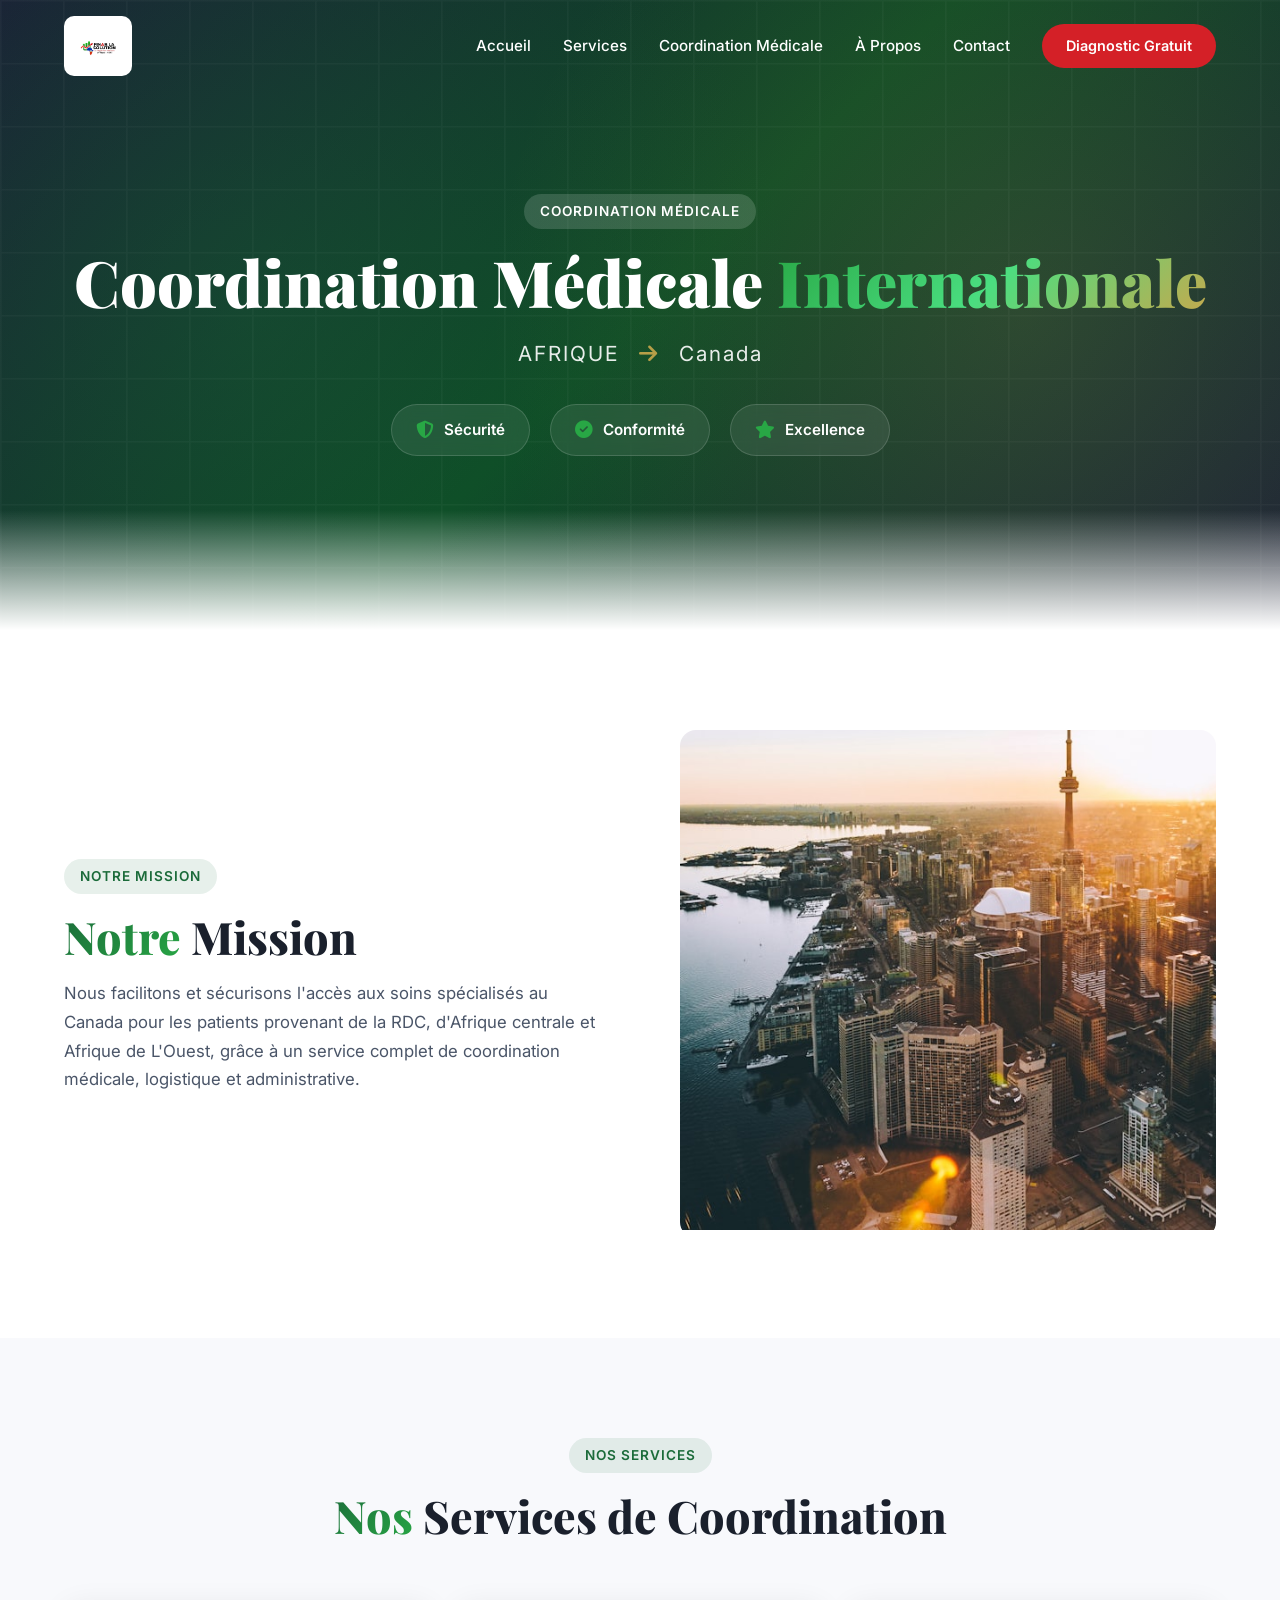
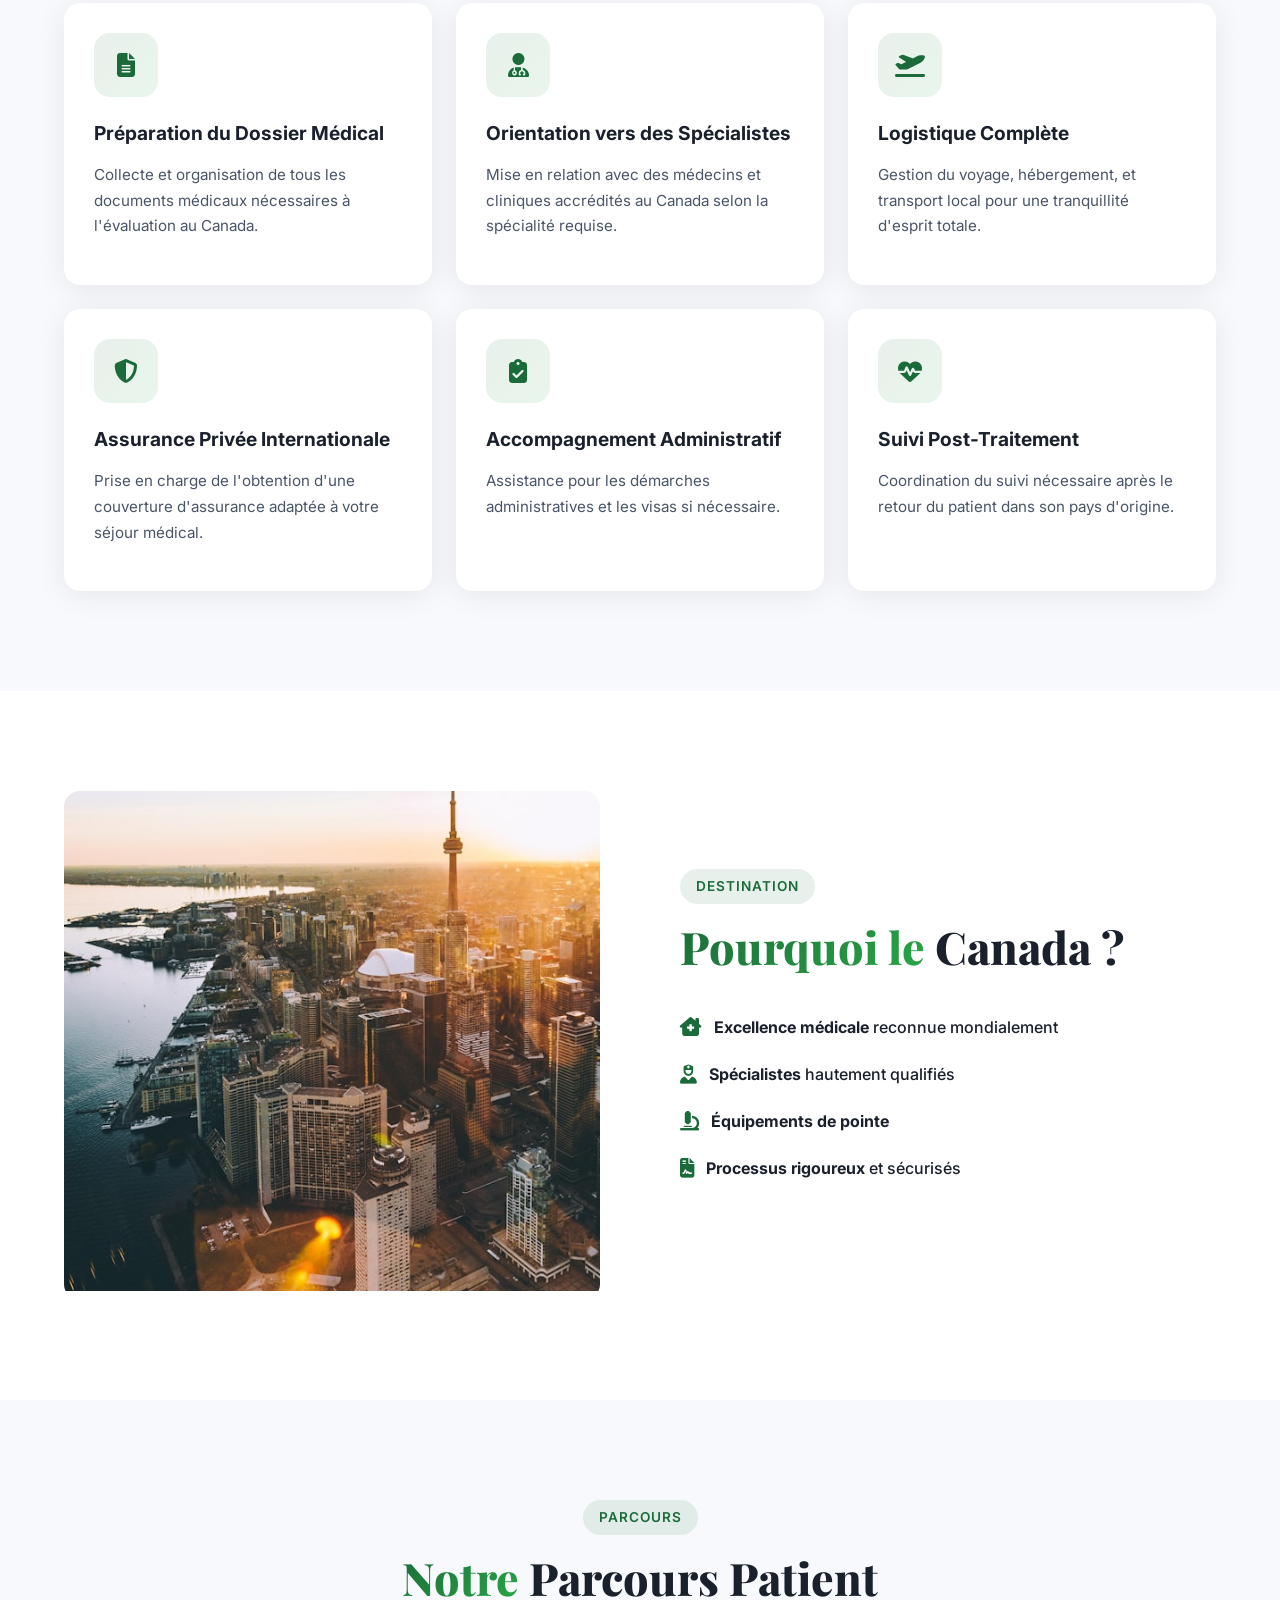
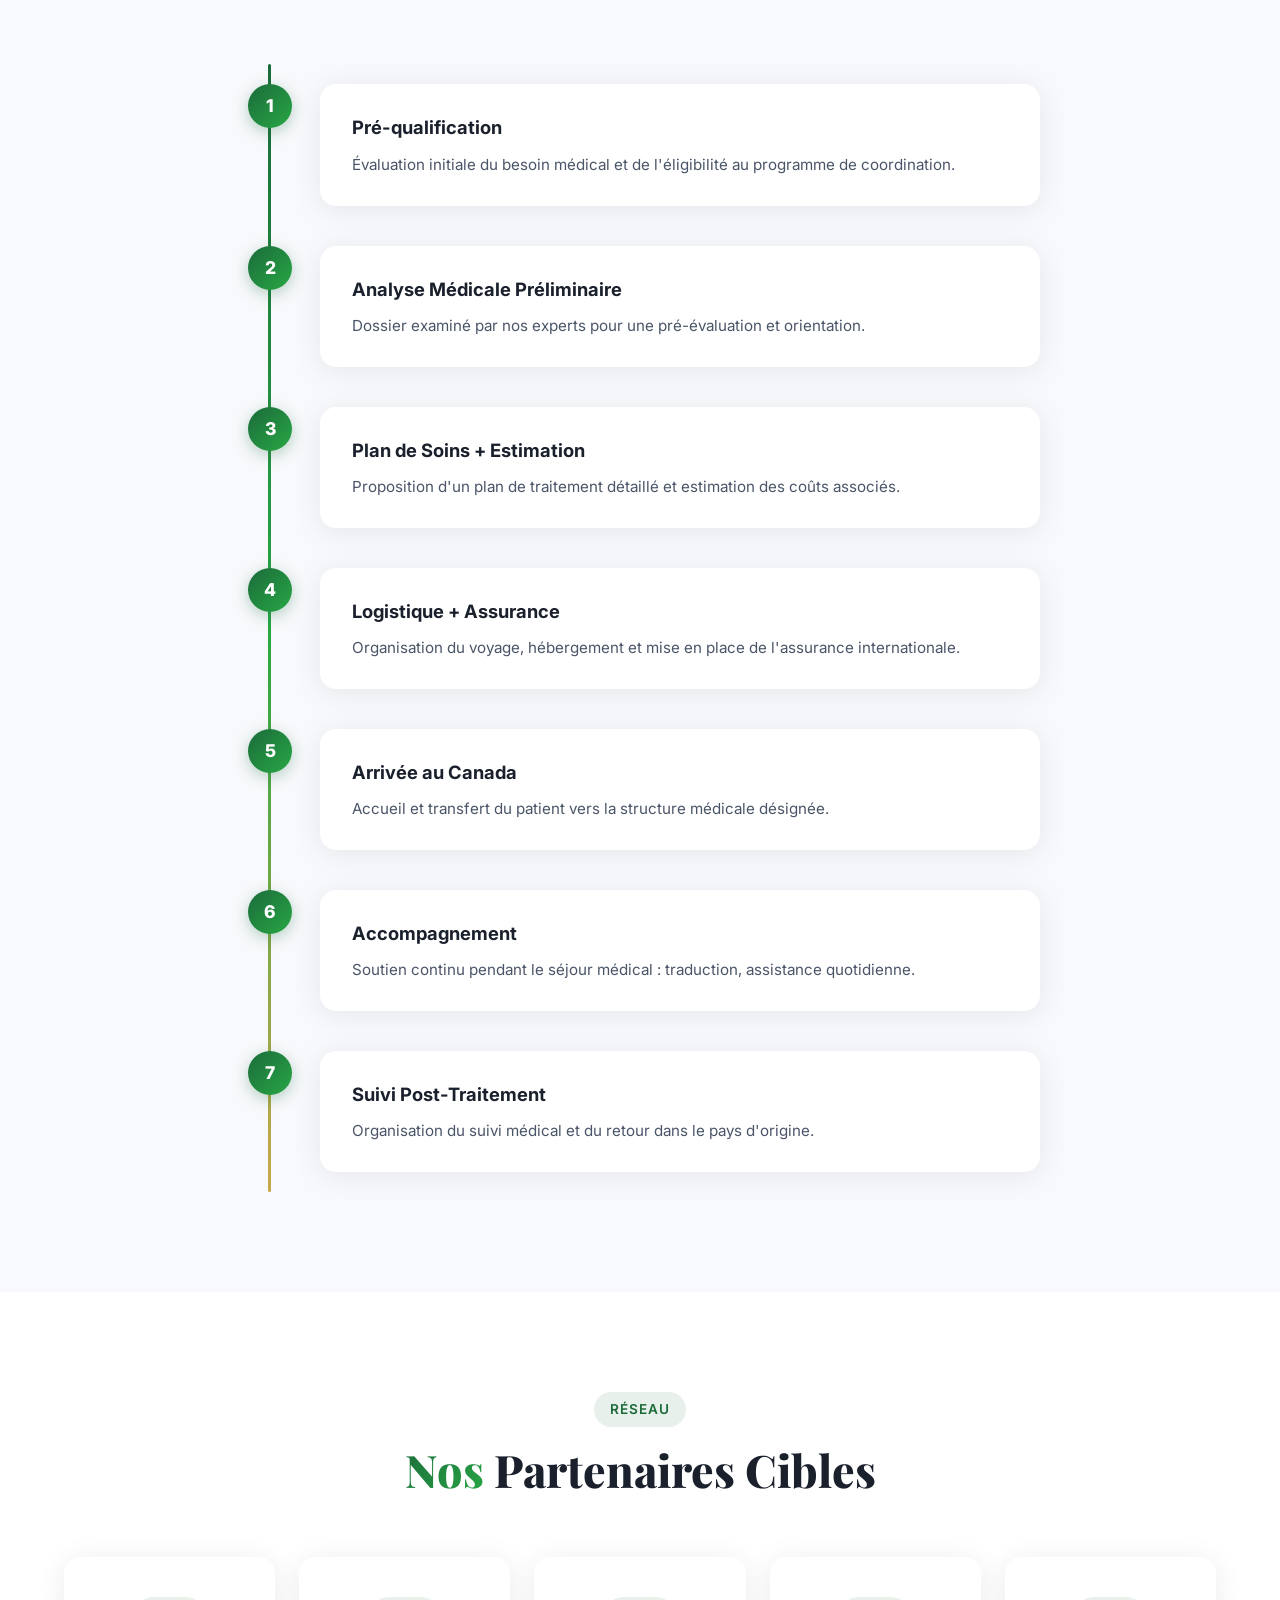
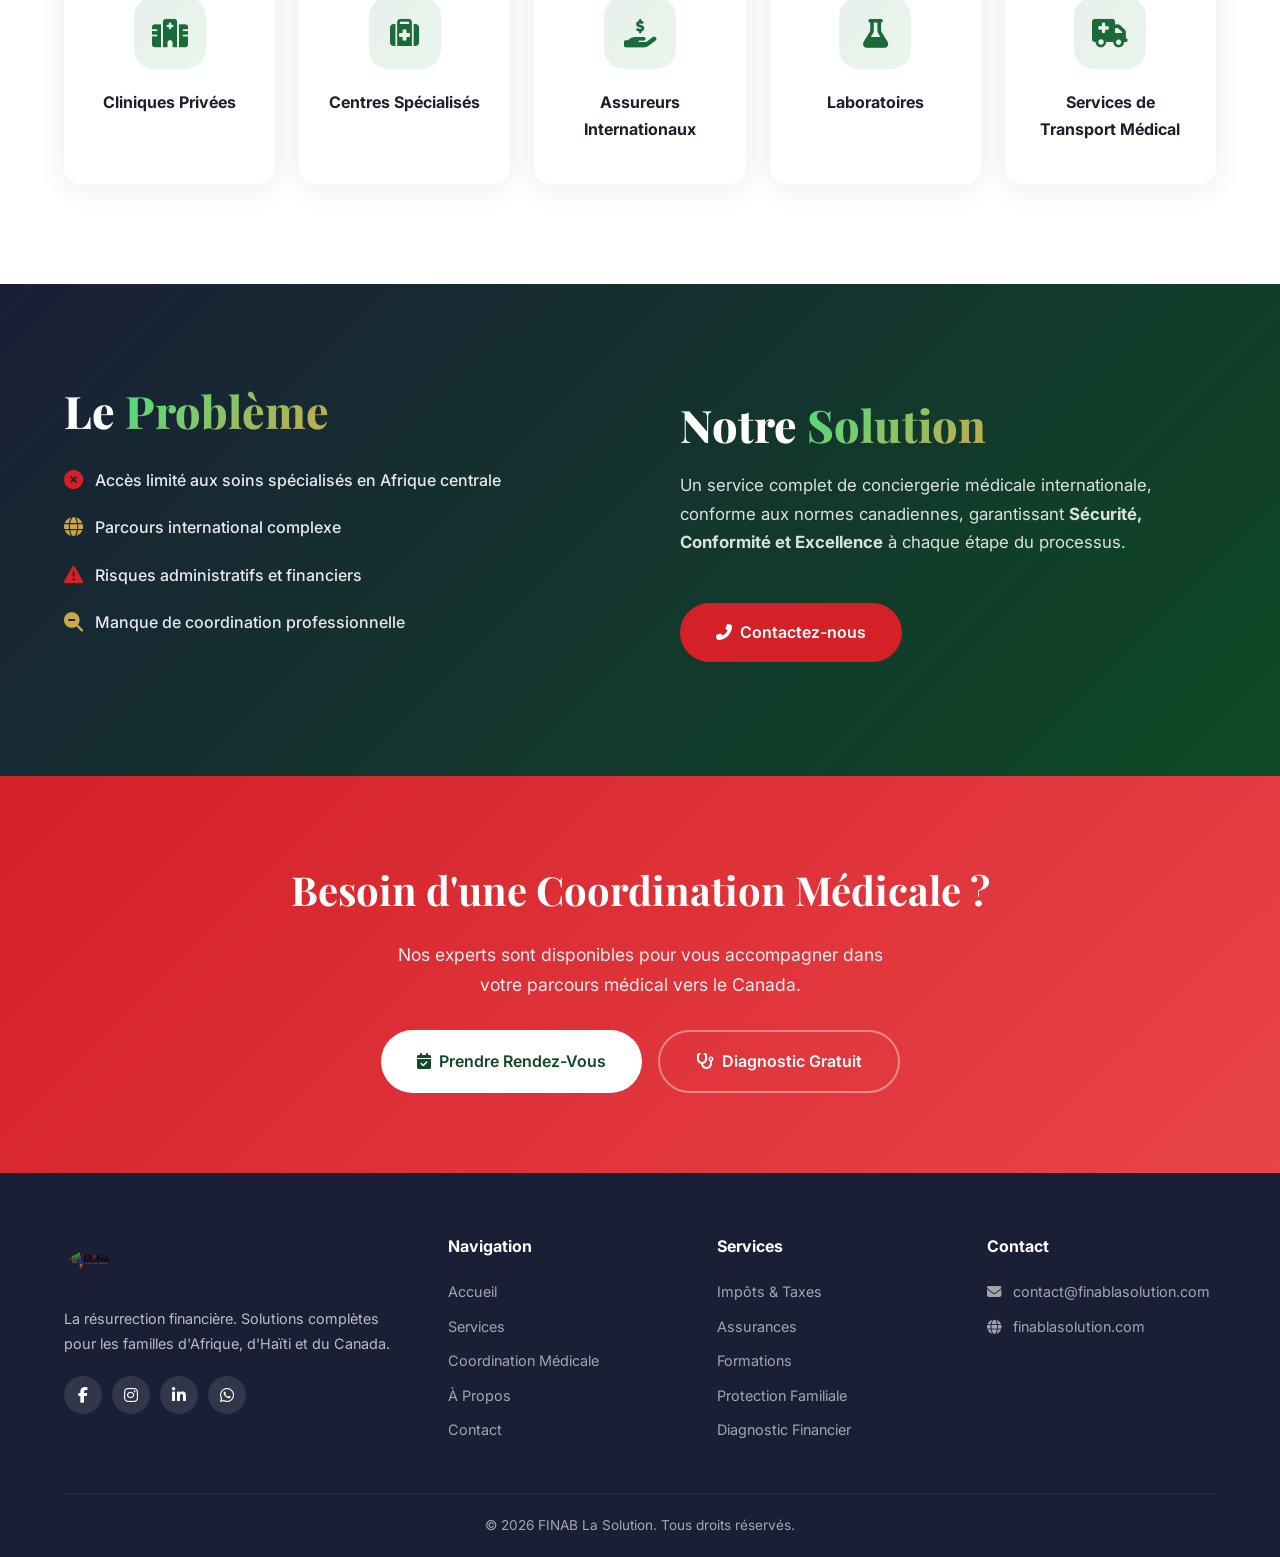
==== commit 9243ae31: "Redesign coordination medicale page and fix broken images - Removed 7 fake image files (29-byte HTML" ====
--- a/pages/coordination-medicale.html
+++ b/pages/coordination-medicale.html
@@ -10,7 +10,7 @@
     <link rel="stylesheet" href="https://cdnjs.cloudflare.com/ajax/libs/font-awesome/6.5.1/css/all.min.css">
     <link rel="stylesheet" href="../css/style.css">
     <link rel="stylesheet" href="../css/animations.css">
-    <link rel="stylesheet" href="../css/medical.css">
+    <link rel="stylesheet" href="../css/coordination-medicale.css">
 </head>
 <body>
     <!-- Navigation -->
@@ -34,248 +34,186 @@
     </header>
 
     <main>
-        <!-- Hero Medical -->
+        <!-- Hero Section -->
         <section class="med-hero">
-            <div class="med-hero-bg">
-                <img src="../img/canada-healthcare.jpg" alt="Coordination Médicale">
-                <div class="med-hero-overlay"></div>
-            </div>
+            <div class="med-hero-overlay"></div>
             <div class="container med-hero-content">
-                <div class="hero-badge fade-up">
-                    <i class="fas fa-heartbeat"></i>
-                    Coordination Médicale Internationale
-                </div>
+                <span class="section-tag fade-up" style="background: rgba(255,255,255,0.15); color: #fff;">Coordination Médicale</span>
                 <h1 class="hero-title fade-up delay-1">
-                    Soins de <span class="text-gradient">Classe Mondiale</span><br>
-                    Accessibles à Tous
+                    Coordination Médicale <span class="text-gradient">Internationale</span>
                 </h1>
                 <p class="hero-subtitle fade-up delay-2">
-                    AFRIQUE <i class="fas fa-long-arrow-alt-right"></i> CANADA
+                    AFRIQUE <i class="fas fa-arrow-right"></i> Canada
                 </p>
                 <div class="med-hero-badges fade-up delay-3">
-                    <div class="med-badge">
-                        <i class="fas fa-shield-alt"></i>
-                        <span>Sécurité</span>
-                    </div>
-                    <div class="med-badge">
-                        <i class="fas fa-check-circle"></i>
-                        <span>Conformité</span>
-                    </div>
-                    <div class="med-badge">
-                        <i class="fas fa-star"></i>
-                        <span>Excellence</span>
-                    </div>
-                </div>
-                <div class="fade-up delay-4">
-                    <a href="#mission" class="btn btn-primary btn-lg">
-                        <i class="fas fa-arrow-down"></i> Découvrir Notre Mission
-                    </a>
-                </div>
-            </div>
-        </section>
-
-        <!-- Mission -->
+                    <div class="med-badge"><i class="fas fa-shield-alt"></i> Sécurité</div>
+                    <div class="med-badge"><i class="fas fa-check-circle"></i> Conformité</div>
+                    <div class="med-badge"><i class="fas fa-star"></i> Excellence</div>
+                </div>
+            </div>
+        </section>
+
+        <!-- Mission Section -->
         <section class="section" id="mission">
             <div class="container">
-                <div class="med-mission-grid">
-                    <div class="fade-left">
+                <div class="about-grid">
+                    <div class="about-content fade-left">
                         <span class="section-tag">Notre Mission</span>
-                        <h2 class="section-title">Faciliter l'Accès aux <span class="text-gradient">Soins Spécialisés</span></h2>
-                        <p class="med-text">Nous facilitons et sécurisons l'accès aux soins spécialisés au Canada pour les patients provenant de la <strong>RDC, d'Afrique centrale et d'Afrique de l'Ouest</strong>, grâce à un service complet de coordination médicale, logistique et administrative.</p>
-                        <div class="med-mission-stats">
-                            <div class="med-stat">
-                                <i class="fas fa-user-md"></i>
-                                <div>
-                                    <strong>Spécialistes</strong>
-                                    <span>Réseau de médecins accrédités</span>
-                                </div>
-                            </div>
-                            <div class="med-stat">
-                                <i class="fas fa-globe-africa"></i>
-                                <div>
-                                    <strong>3 Régions</strong>
-                                    <span>RDC, Afrique centrale & Ouest</span>
-                                </div>
-                            </div>
-                            <div class="med-stat">
-                                <i class="fas fa-hospital"></i>
-                                <div>
-                                    <strong>Canada</strong>
-                                    <span>Cliniques de renommée mondiale</span>
-                                </div>
-                            </div>
-                        </div>
-                    </div>
-                    <div class="med-mission-img fade-right">
-                        <img src="../img/medical-mission.jpg" alt="Mission Médicale">
-                    </div>
-                </div>
-            </div>
-        </section>
-
-        <!-- Services -->
-        <section class="section med-services-section" id="services">
+                        <h2 class="section-title"><span class="text-gradient">Notre</span> Mission</h2>
+                        <p>Nous facilitons et sécurisons l'accès aux soins spécialisés au Canada pour les patients provenant de la RDC, d'Afrique centrale et Afrique de L'Ouest, grâce à un service complet de coordination médicale, logistique et administrative.</p>
+                    </div>
+                    <div class="about-image fade-right">
+                        <div class="about-img-wrapper">
+                            <img src="../img/region-canada.jpg" alt="Mission Médicale">
+                        </div>
+                    </div>
+                </div>
+            </div>
+        </section>
+
+        <!-- Services de Coordination -->
+        <section class="section services" id="services">
             <div class="container">
                 <div class="section-header fade-up">
                     <span class="section-tag">Nos Services</span>
-                    <h2 class="section-title">Services de <span class="text-gradient">Coordination</span></h2>
-                    <p class="section-desc">Un accompagnement complet à chaque étape de votre parcours médical international.</p>
-                </div>
-                <div class="med-services-grid">
-                    <div class="med-service-card fade-up">
-                        <div class="med-service-icon">
-                            <i class="fas fa-file-alt"></i>
-                        </div>
-                        <h3>Préparation du Dossier Médical</h3>
-                        <p>Collecte et organisation de tous les documents médicaux nécessaires à l'évaluation au Canada.</p>
-                    </div>
-                    <div class="med-service-card fade-up delay-1">
-                        <div class="med-service-icon">
-                            <i class="fas fa-user-md"></i>
-                        </div>
-                        <h3>Orientation vers des Spécialistes</h3>
-                        <p>Mise en relation avec des médecins et cliniques accrédités au Canada selon la spécialité requise.</p>
-                    </div>
-                    <div class="med-service-card fade-up delay-2">
-                        <div class="med-service-icon">
-                            <i class="fas fa-plane-departure"></i>
-                        </div>
-                        <h3>Logistique Complète</h3>
-                        <p>Gestion du voyage, hébergement, et transport local pour une tranquillité d'esprit totale.</p>
-                    </div>
-                    <div class="med-service-card fade-up delay-3">
-                        <div class="med-service-icon">
-                            <i class="fas fa-shield-alt"></i>
-                        </div>
-                        <h3>Assurance Privée Internationale</h3>
-                        <p>Prise en charge de l'obtention d'une couverture d'assurance adaptée à votre séjour médical.</p>
-                    </div>
-                    <div class="med-service-card fade-up delay-4">
-                        <div class="med-service-icon">
-                            <i class="fas fa-clipboard-check"></i>
-                        </div>
-                        <h3>Accompagnement Administratif</h3>
-                        <p>Assistance pour les démarches administratives et les visas si nécessaire.</p>
-                    </div>
-                    <div class="med-service-card fade-up delay-5">
-                        <div class="med-service-icon">
-                            <i class="fas fa-heartbeat"></i>
-                        </div>
-                        <h3>Suivi Post-Traitement</h3>
-                        <p>Coordination du suivi nécessaire après le retour du patient dans son pays d'origine.</p>
+                    <h2 class="section-title"><span class="text-gradient">Nos</span> Services de Coordination</h2>
+                </div>
+                <div class="services-grid">
+                    <div class="service-card fade-up">
+                        <div class="service-body">
+                            <div class="service-icon"><i class="fas fa-file-alt"></i></div>
+                            <h3>Préparation du Dossier Médical</h3>
+                            <p>Collecte et organisation de tous les documents médicaux nécessaires à l'évaluation au Canada.</p>
+                        </div>
+                    </div>
+                    <div class="service-card fade-up delay-1">
+                        <div class="service-body">
+                            <div class="service-icon"><i class="fas fa-user-md"></i></div>
+                            <h3>Orientation vers des Spécialistes</h3>
+                            <p>Mise en relation avec des médecins et cliniques accrédités au Canada selon la spécialité requise.</p>
+                        </div>
+                    </div>
+                    <div class="service-card fade-up delay-2">
+                        <div class="service-body">
+                            <div class="service-icon"><i class="fas fa-plane-departure"></i></div>
+                            <h3>Logistique Complète</h3>
+                            <p>Gestion du voyage, hébergement, et transport local pour une tranquillité d'esprit totale.</p>
+                        </div>
+                    </div>
+                    <div class="service-card fade-up delay-3">
+                        <div class="service-body">
+                            <div class="service-icon"><i class="fas fa-shield-alt"></i></div>
+                            <h3>Assurance Privée Internationale</h3>
+                            <p>Prise en charge de l'obtention d'une couverture d'assurance adaptée à votre séjour médical.</p>
+                        </div>
+                    </div>
+                    <div class="service-card fade-up delay-4">
+                        <div class="service-body">
+                            <div class="service-icon"><i class="fas fa-clipboard-check"></i></div>
+                            <h3>Accompagnement Administratif</h3>
+                            <p>Assistance pour les démarches administratives et les visas si nécessaire.</p>
+                        </div>
+                    </div>
+                    <div class="service-card fade-up delay-5">
+                        <div class="service-body">
+                            <div class="service-icon"><i class="fas fa-heartbeat"></i></div>
+                            <h3>Suivi Post-Traitement</h3>
+                            <p>Coordination du suivi nécessaire après le retour du patient dans son pays d'origine.</p>
+                        </div>
                     </div>
                 </div>
             </div>
         </section>
 
         <!-- Pourquoi le Canada -->
-        <section class="section med-why-section" id="why-canada">
-            <div class="container">
-                <div class="med-why-grid">
-                    <div class="med-why-img fade-left">
-                        <img src="../img/canada-healthcare.jpg" alt="Hôpital Canadien">
-                    </div>
-                    <div class="med-why-content fade-right">
-                        <span class="section-tag">Destination Santé</span>
-                        <h2 class="section-title">Pourquoi le <span class="text-gradient">Canada</span> ?</h2>
-                        <div class="med-why-list">
-                            <div class="med-why-item">
-                                <div class="med-why-icon"><i class="fas fa-clinic-medical"></i></div>
-                                <div>
-                                    <strong>Excellence médicale</strong>
-                                    <p>Reconnue mondialement pour la qualité de ses soins et de sa recherche.</p>
-                                </div>
-                            </div>
-                            <div class="med-why-item">
-                                <div class="med-why-icon"><i class="fas fa-user-nurse"></i></div>
-                                <div>
-                                    <strong>Spécialistes qualifiés</strong>
-                                    <p>Des médecins hautement qualifiés et formés aux standards internationaux.</p>
-                                </div>
-                            </div>
-                            <div class="med-why-item">
-                                <div class="med-why-icon"><i class="fas fa-microscope"></i></div>
-                                <div>
-                                    <strong>Équipements de pointe</strong>
-                                    <p>Technologies médicales avancées pour des diagnostics et traitements précis.</p>
-                                </div>
-                            </div>
-                            <div class="med-why-item">
-                                <div class="med-why-icon"><i class="fas fa-file-contract"></i></div>
-                                <div>
-                                    <strong>Processus sécurisés</strong>
-                                    <p>Cadre réglementaire rigoureux garantissant la sécurité des patients.</p>
-                                </div>
-                            </div>
-                        </div>
-                    </div>
-                </div>
-            </div>
-        </section>
-
-        <!-- Parcours Patient -->
-        <section class="section med-journey-section" id="patient-journey">
+        <section class="section" id="why-canada">
+            <div class="container">
+                <div class="about-grid">
+                    <div class="about-image fade-left">
+                        <div class="about-img-wrapper">
+                            <img src="../img/region-canada.jpg" alt="Hôpital Canadien">
+                        </div>
+                    </div>
+                    <div class="about-content fade-right">
+                        <span class="section-tag">Destination</span>
+                        <h2 class="section-title"><span class="text-gradient">Pourquoi le</span> Canada ?</h2>
+                        <div class="about-features">
+                            <div class="feature">
+                                <i class="fas fa-clinic-medical"></i>
+                                <span><strong>Excellence médicale</strong> reconnue mondialement</span>
+                            </div>
+                            <div class="feature">
+                                <i class="fas fa-user-nurse"></i>
+                                <span><strong>Spécialistes</strong> hautement qualifiés</span>
+                            </div>
+                            <div class="feature">
+                                <i class="fas fa-microscope"></i>
+                                <span><strong>Équipements de pointe</strong></span>
+                            </div>
+                            <div class="feature">
+                                <i class="fas fa-file-contract"></i>
+                                <span><strong>Processus rigoureux</strong> et sécurisés</span>
+                            </div>
+                        </div>
+                    </div>
+                </div>
+            </div>
+        </section>
+
+        <!-- Parcours Patient (Timeline) -->
+        <section class="section services" id="patient-journey">
             <div class="container">
                 <div class="section-header fade-up">
-                    <span class="section-tag">Votre Parcours</span>
-                    <h2 class="section-title">Le Parcours <span class="text-gradient">Patient</span></h2>
-                    <p class="section-desc">De l'évaluation initiale au suivi post-traitement, nous vous accompagnons à chaque étape.</p>
-                </div>
-                <div class="med-timeline">
-                    <div class="med-timeline-line"></div>
-                    <div class="med-timeline-item fade-up">
-                        <div class="med-timeline-number">1</div>
-                        <div class="med-timeline-card">
-                            <div class="med-timeline-icon"><i class="fas fa-search"></i></div>
-                            <h4>Pré-qualification</h4>
+                    <span class="section-tag">Parcours</span>
+                    <h2 class="section-title"><span class="text-gradient">Notre</span> Parcours Patient</h2>
+                </div>
+                <div class="timeline">
+                    <div class="timeline-item fade-up">
+                        <div class="timeline-number">1</div>
+                        <div class="timeline-content">
+                            <h3>Pré-qualification</h3>
                             <p>Évaluation initiale du besoin médical et de l'éligibilité au programme de coordination.</p>
                         </div>
                     </div>
-                    <div class="med-timeline-item fade-up delay-1">
-                        <div class="med-timeline-number">2</div>
-                        <div class="med-timeline-card">
-                            <div class="med-timeline-icon"><i class="fas fa-file-medical"></i></div>
-                            <h4>Analyse Médicale Préliminaire</h4>
+                    <div class="timeline-item fade-up delay-1">
+                        <div class="timeline-number">2</div>
+                        <div class="timeline-content">
+                            <h3>Analyse Médicale Préliminaire</h3>
                             <p>Dossier examiné par nos experts pour une pré-évaluation et orientation.</p>
                         </div>
                     </div>
-                    <div class="med-timeline-item fade-up delay-2">
-                        <div class="med-timeline-number">3</div>
-                        <div class="med-timeline-card">
-                            <div class="med-timeline-icon"><i class="fas fa-stethoscope"></i></div>
-                            <h4>Plan de Soins + Estimation</h4>
+                    <div class="timeline-item fade-up delay-2">
+                        <div class="timeline-number">3</div>
+                        <div class="timeline-content">
+                            <h3>Plan de Soins + Estimation</h3>
                             <p>Proposition d'un plan de traitement détaillé et estimation des coûts associés.</p>
                         </div>
                     </div>
-                    <div class="med-timeline-item fade-up delay-3">
-                        <div class="med-timeline-number">4</div>
-                        <div class="med-timeline-card">
-                            <div class="med-timeline-icon"><i class="fas fa-plane"></i></div>
-                            <h4>Logistique + Assurance</h4>
+                    <div class="timeline-item fade-up delay-3">
+                        <div class="timeline-number">4</div>
+                        <div class="timeline-content">
+                            <h3>Logistique + Assurance</h3>
                             <p>Organisation du voyage, hébergement et mise en place de l'assurance internationale.</p>
                         </div>
                     </div>
-                    <div class="med-timeline-item fade-up delay-4">
-                        <div class="med-timeline-number">5</div>
-                        <div class="med-timeline-card">
-                            <div class="med-timeline-icon"><i class="fas fa-hospital-user"></i></div>
-                            <h4>Arrivée au Canada</h4>
+                    <div class="timeline-item fade-up delay-4">
+                        <div class="timeline-number">5</div>
+                        <div class="timeline-content">
+                            <h3>Arrivée au Canada</h3>
                             <p>Accueil et transfert du patient vers la structure médicale désignée.</p>
                         </div>
                     </div>
-                    <div class="med-timeline-item fade-up delay-5">
-                        <div class="med-timeline-number">6</div>
-                        <div class="med-timeline-card">
-                            <div class="med-timeline-icon"><i class="fas fa-handshake"></i></div>
-                            <h4>Accompagnement</h4>
+                    <div class="timeline-item fade-up delay-5">
+                        <div class="timeline-number">6</div>
+                        <div class="timeline-content">
+                            <h3>Accompagnement</h3>
                             <p>Soutien continu pendant le séjour médical : traduction, assistance quotidienne.</p>
                         </div>
                     </div>
-                    <div class="med-timeline-item fade-up delay-6">
-                        <div class="med-timeline-number">7</div>
-                        <div class="med-timeline-card">
-                            <div class="med-timeline-icon"><i class="fas fa-heartbeat"></i></div>
-                            <h4>Suivi Post-Traitement</h4>
+                    <div class="timeline-item fade-up delay-6">
+                        <div class="timeline-number">7</div>
+                        <div class="timeline-content">
+                            <h3>Suivi Post-Traitement</h3>
                             <p>Organisation du suivi médical et du retour dans le pays d'origine.</p>
                         </div>
                     </div>
@@ -283,79 +221,86 @@
             </div>
         </section>
 
-        <!-- Partenaires -->
-        <section class="section med-partners-section" id="partners">
+        <!-- Partenaires Cibles -->
+        <section class="section" id="partners">
             <div class="container">
                 <div class="section-header fade-up">
                     <span class="section-tag">Réseau</span>
-                    <h2 class="section-title">Nos Partenaires <span class="text-gradient">Cibles</span></h2>
-                </div>
-                <div class="med-partners-grid">
-                    <div class="med-partner-card fade-up">
-                        <div class="med-partner-icon"><i class="fas fa-hospital-alt"></i></div>
-                        <h4>Cliniques Privées</h4>
-                        <p>Partenariats avec les meilleures cliniques privées canadiennes.</p>
-                    </div>
-                    <div class="med-partner-card fade-up delay-1">
-                        <div class="med-partner-icon"><i class="fas fa-medkit"></i></div>
-                        <h4>Centres Spécialisés</h4>
-                        <p>Accès aux centres de traitement spécialisés de pointe.</p>
-                    </div>
-                    <div class="med-partner-card fade-up delay-2">
-                        <div class="med-partner-icon"><i class="fas fa-hand-holding-usd"></i></div>
-                        <h4>Assureurs Internationaux</h4>
-                        <p>Couverture d'assurance adaptée aux séjours médicaux internationaux.</p>
-                    </div>
-                    <div class="med-partner-card fade-up delay-3">
-                        <div class="med-partner-icon"><i class="fas fa-flask"></i></div>
-                        <h4>Laboratoires</h4>
-                        <p>Analyses et diagnostics dans des laboratoires certifiés.</p>
-                    </div>
-                    <div class="med-partner-card fade-up delay-4">
-                        <div class="med-partner-icon"><i class="fas fa-ambulance"></i></div>
-                        <h4>Transport Médical</h4>
-                        <p>Services de transport médical sécurisés et professionnels.</p>
+                    <h2 class="section-title"><span class="text-gradient">Nos</span> Partenaires Cibles</h2>
+                </div>
+                <div class="partners-grid">
+                    <div class="partner-card fade-up">
+                        <div class="partner-icon"><i class="fas fa-hospital-alt"></i></div>
+                        <h3>Cliniques Privées</h3>
+                    </div>
+                    <div class="partner-card fade-up delay-1">
+                        <div class="partner-icon"><i class="fas fa-medkit"></i></div>
+                        <h3>Centres Spécialisés</h3>
+                    </div>
+                    <div class="partner-card fade-up delay-2">
+                        <div class="partner-icon"><i class="fas fa-hand-holding-usd"></i></div>
+                        <h3>Assureurs Internationaux</h3>
+                    </div>
+                    <div class="partner-card fade-up delay-3">
+                        <div class="partner-icon"><i class="fas fa-flask"></i></div>
+                        <h3>Laboratoires</h3>
+                    </div>
+                    <div class="partner-card fade-up delay-4">
+                        <div class="partner-icon"><i class="fas fa-ambulance"></i></div>
+                        <h3>Services de Transport Médical</h3>
                     </div>
                 </div>
             </div>
         </section>
 
         <!-- Problème / Solution -->
-        <section class="section med-solution-section" id="problem-solution">
-            <div class="container">
-                <div class="med-solution-grid">
-                    <div class="med-problem fade-left">
-                        <div class="med-problem-header">
-                            <i class="fas fa-exclamation-triangle"></i>
-                            <h3>Le Problème</h3>
-                        </div>
-                        <ul class="med-problem-list">
-                            <li>
-                                <i class="fas fa-times-circle"></i>
+        <section class="section regions" id="problem-solution">
+            <div class="container">
+                <div class="about-grid">
+                    <div class="about-content fade-left">
+                        <h2 class="section-title" style="color: #fff;">Le <span class="text-gradient">Problème</span></h2>
+                        <div class="about-features" style="margin-top: 20px;">
+                            <div class="feature" style="color: rgba(255,255,255,0.9);">
+                                <i class="fas fa-times-circle" style="color: var(--red);"></i>
                                 <span>Accès limité aux soins spécialisés en Afrique centrale</span>
-                            </li>
-                            <li>
-                                <i class="fas fa-globe"></i>
-                                <span>Parcours international complexe et stressant</span>
-                            </li>
-                            <li>
-                                <i class="fas fa-exclamation-triangle"></i>
-                                <span>Risques administratifs et financiers importants</span>
-                            </li>
-                            <li>
-                                <i class="fas fa-search-minus"></i>
+                            </div>
+                            <div class="feature" style="color: rgba(255,255,255,0.9);">
+                                <i class="fas fa-globe" style="color: var(--gold);"></i>
+                                <span>Parcours international complexe</span>
+                            </div>
+                            <div class="feature" style="color: rgba(255,255,255,0.9);">
+                                <i class="fas fa-exclamation-triangle" style="color: var(--red);"></i>
+                                <span>Risques administratifs et financiers</span>
+                            </div>
+                            <div class="feature" style="color: rgba(255,255,255,0.9);">
+                                <i class="fas fa-search-minus" style="color: var(--gold);"></i>
                                 <span>Manque de coordination professionnelle</span>
-                            </li>
-                        </ul>
-                    </div>
-                    <div class="med-solution fade-right">
-                        <div class="med-solution-header">
-                            <i class="fas fa-check-circle"></i>
-                            <h3>Notre Solution</h3>
-                        </div>
-                        <p>Un service complet de <strong>conciergerie médicale internationale</strong>, conforme aux normes canadiennes, garantissant <strong>Sécurité, Conformité et Excellence</strong> à chaque étape du processus.</p>
-                        <a href="../index.html#contact" class="btn btn-primary btn-lg">
+                            </div>
+                        </div>
+                    </div>
+                    <div class="about-content fade-right">
+                        <h2 class="section-title" style="color: #fff;">Notre <span class="text-gradient">Solution</span></h2>
+                        <p style="color: rgba(255,255,255,0.85); margin-top: 20px; font-size: 1.05rem;">Un service complet de conciergerie médicale internationale, conforme aux normes canadiennes, garantissant <strong>Sécurité, Conformité et Excellence</strong> à chaque étape du processus.</p>
+                        <a href="../index.html#contact" class="btn btn-primary btn-lg" style="margin-top: 30px;">
                             <i class="fas fa-phone-alt"></i> Contactez-nous
+                        </a>
+                    </div>
+                </div>
+            </div>
+        </section>
+
+        <!-- CTA -->
+        <section class="section cta-section">
+            <div class="container">
+                <div class="cta-content fade-up">
+                    <h2>Besoin d'une Coordination Médicale ?</h2>
+                    <p>Nos experts sont disponibles pour vous accompagner dans votre parcours médical vers le Canada.</p>
+                    <div class="cta-buttons">
+                        <a href="../index.html#contact" class="btn btn-white btn-lg">
+                            <i class="fas fa-calendar-check"></i> Prendre Rendez-Vous
+                        </a>
+                        <a href="../index.html#diagnostic" class="btn btn-outline-white btn-lg">
+                            <i class="fas fa-stethoscope"></i> Diagnostic Gratuit
                         </a>
                     </div>
                 </div>
--- a/css/coordination-medicale.css
+++ b/css/coordination-medicale.css
@@ -0,0 +1,242 @@
+/* ===== COORDINATION MÉDICALE — Premium Page Styles ===== */
+
+/* ===== HERO MÉDICAL ===== */
+.med-hero {
+    position: relative;
+    min-height: 70vh;
+    display: flex;
+    align-items: center;
+    justify-content: center;
+    background: linear-gradient(135deg, var(--navy) 0%, var(--green-dark) 50%, var(--navy) 100%);
+    overflow: hidden;
+}
+.med-hero::before {
+    content: '';
+    position: absolute;
+    inset: 0;
+    background:
+        radial-gradient(circle at 20% 50%, rgba(27,107,58,0.3) 0%, transparent 50%),
+        radial-gradient(circle at 80% 50%, rgba(201,168,76,0.15) 0%, transparent 50%);
+}
+.med-hero::after {
+    content: '';
+    position: absolute;
+    bottom: 0;
+    left: 0;
+    right: 0;
+    height: 120px;
+    background: linear-gradient(to top, var(--white), transparent);
+    z-index: 2;
+}
+.med-hero-overlay {
+    position: absolute;
+    inset: 0;
+    background: url('data:image/svg+xml,<svg xmlns="http://www.w3.org/2000/svg" viewBox="0 0 100 100"><defs><pattern id="grid" width="10" height="10" patternUnits="userSpaceOnUse"><path d="M 10 0 L 0 0 0 10" fill="none" stroke="rgba(255,255,255,0.03)" stroke-width="0.5"/></pattern></defs><rect width="100" height="100" fill="url(%23grid)"/></svg>');
+}
+.med-hero-content {
+    position: relative;
+    z-index: 3;
+    text-align: center;
+    color: var(--white);
+    padding: 140px 0 120px;
+}
+.med-hero-content .hero-title {
+    font-family: 'Playfair Display', serif;
+    font-size: clamp(2.4rem, 5vw, 4rem);
+    font-weight: 900;
+    line-height: 1.15;
+    margin-bottom: 16px;
+}
+.med-hero-content .hero-subtitle {
+    font-size: 1.3rem;
+    opacity: 0.9;
+    margin-bottom: 32px;
+    letter-spacing: 2px;
+}
+.med-hero-content .hero-subtitle i {
+    margin: 0 12px;
+    color: var(--gold);
+}
+.med-hero-badges {
+    display: flex;
+    justify-content: center;
+    gap: 20px;
+    flex-wrap: wrap;
+}
+.med-badge {
+    display: inline-flex;
+    align-items: center;
+    gap: 10px;
+    padding: 12px 24px;
+    background: rgba(255,255,255,0.08);
+    border: 1px solid rgba(255,255,255,0.15);
+    border-radius: 50px;
+    font-weight: 600;
+    font-size: 0.95rem;
+    backdrop-filter: blur(10px);
+    transition: var(--transition);
+}
+.med-badge:hover {
+    background: rgba(255,255,255,0.15);
+    transform: translateY(-2px);
+}
+.med-badge i {
+    color: var(--green-light);
+    font-size: 1.1rem;
+}
+
+/* ===== TIMELINE ===== */
+.timeline {
+    position: relative;
+    max-width: 800px;
+    margin: 0 auto;
+    padding: 20px 0;
+}
+.timeline::before {
+    content: '';
+    position: absolute;
+    left: 28px;
+    top: 0;
+    bottom: 0;
+    width: 3px;
+    background: linear-gradient(to bottom, var(--green), var(--green-light), var(--gold));
+    border-radius: 3px;
+}
+.timeline-item {
+    position: relative;
+    padding-left: 80px;
+    padding-bottom: 40px;
+}
+.timeline-item:last-child {
+    padding-bottom: 0;
+}
+.timeline-number {
+    position: absolute;
+    left: 8px;
+    top: 0;
+    width: 44px;
+    height: 44px;
+    background: linear-gradient(135deg, var(--green), var(--green-light));
+    color: var(--white);
+    border-radius: 50%;
+    display: flex;
+    align-items: center;
+    justify-content: center;
+    font-weight: 800;
+    font-size: 1.1rem;
+    box-shadow: 0 4px 15px rgba(27,107,58,0.3);
+    z-index: 1;
+}
+.timeline-content {
+    background: var(--white);
+    padding: 28px 32px;
+    border-radius: var(--radius);
+    box-shadow: var(--shadow);
+    transition: var(--transition);
+}
+.timeline-content:hover {
+    transform: translateX(8px);
+    box-shadow: var(--shadow-lg);
+}
+.timeline-content h3 {
+    font-size: 1.15rem;
+    font-weight: 700;
+    margin-bottom: 8px;
+    color: var(--text);
+}
+.timeline-content p {
+    color: var(--gray-600);
+    font-size: 0.95rem;
+    line-height: 1.7;
+    margin: 0;
+}
+
+/* ===== PARTNERS GRID ===== */
+.partners-grid {
+    display: grid;
+    grid-template-columns: repeat(5, 1fr);
+    gap: 24px;
+}
+.partner-card {
+    background: var(--white);
+    border-radius: var(--radius);
+    box-shadow: var(--shadow);
+    padding: 40px 24px;
+    text-align: center;
+    transition: var(--transition);
+    position: relative;
+    overflow: hidden;
+}
+.partner-card::before {
+    content: '';
+    position: absolute;
+    top: 0;
+    left: 0;
+    right: 0;
+    height: 4px;
+    background: linear-gradient(90deg, var(--green), var(--green-light));
+    transform: scaleX(0);
+    transition: var(--transition);
+}
+.partner-card:hover {
+    transform: translateY(-8px);
+    box-shadow: var(--shadow-lg);
+}
+.partner-card:hover::before {
+    transform: scaleX(1);
+}
+.partner-icon {
+    width: 72px;
+    height: 72px;
+    background: linear-gradient(135deg, rgba(27,107,58,0.1), rgba(40,167,69,0.1));
+    border-radius: 20px;
+    display: flex;
+    align-items: center;
+    justify-content: center;
+    font-size: 1.8rem;
+    color: var(--green);
+    margin: 0 auto 20px;
+    transition: var(--transition);
+}
+.partner-card:hover .partner-icon {
+    background: linear-gradient(135deg, var(--green), var(--green-light));
+    color: var(--white);
+}
+.partner-card h3 {
+    font-size: 1rem;
+    font-weight: 700;
+}
+
+/* ===== RESPONSIVE ===== */
+@media (max-width: 992px) {
+    .partners-grid {
+        grid-template-columns: repeat(3, 1fr);
+    }
+    .med-hero-content {
+        padding: 120px 0 100px;
+    }
+}
+@media (max-width: 640px) {
+    .partners-grid {
+        grid-template-columns: repeat(2, 1fr);
+    }
+    .med-hero-badges {
+        flex-direction: column;
+        align-items: center;
+    }
+    .timeline::before {
+        left: 18px;
+    }
+    .timeline-number {
+        left: 0;
+        width: 38px;
+        height: 38px;
+        font-size: 0.95rem;
+    }
+    .timeline-item {
+        padding-left: 60px;
+    }
+    .timeline-content {
+        padding: 20px;
+    }
+}
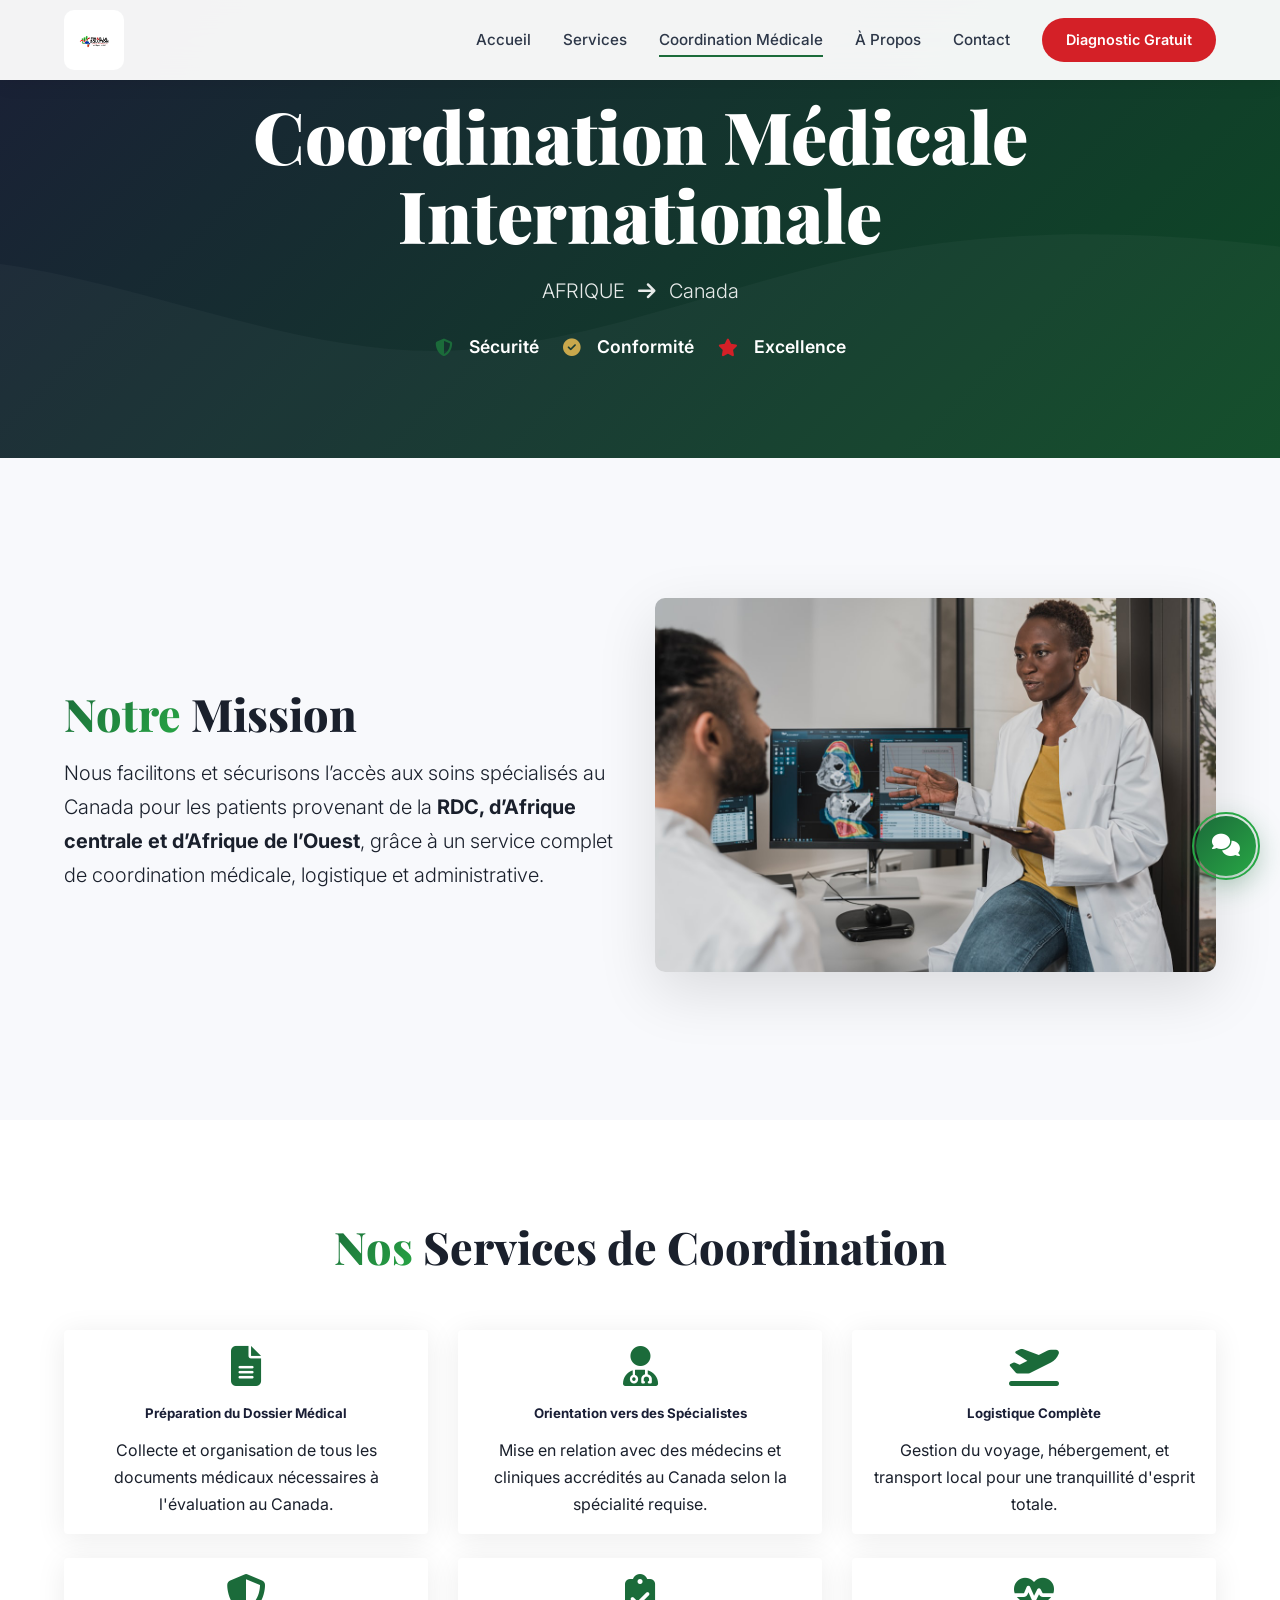
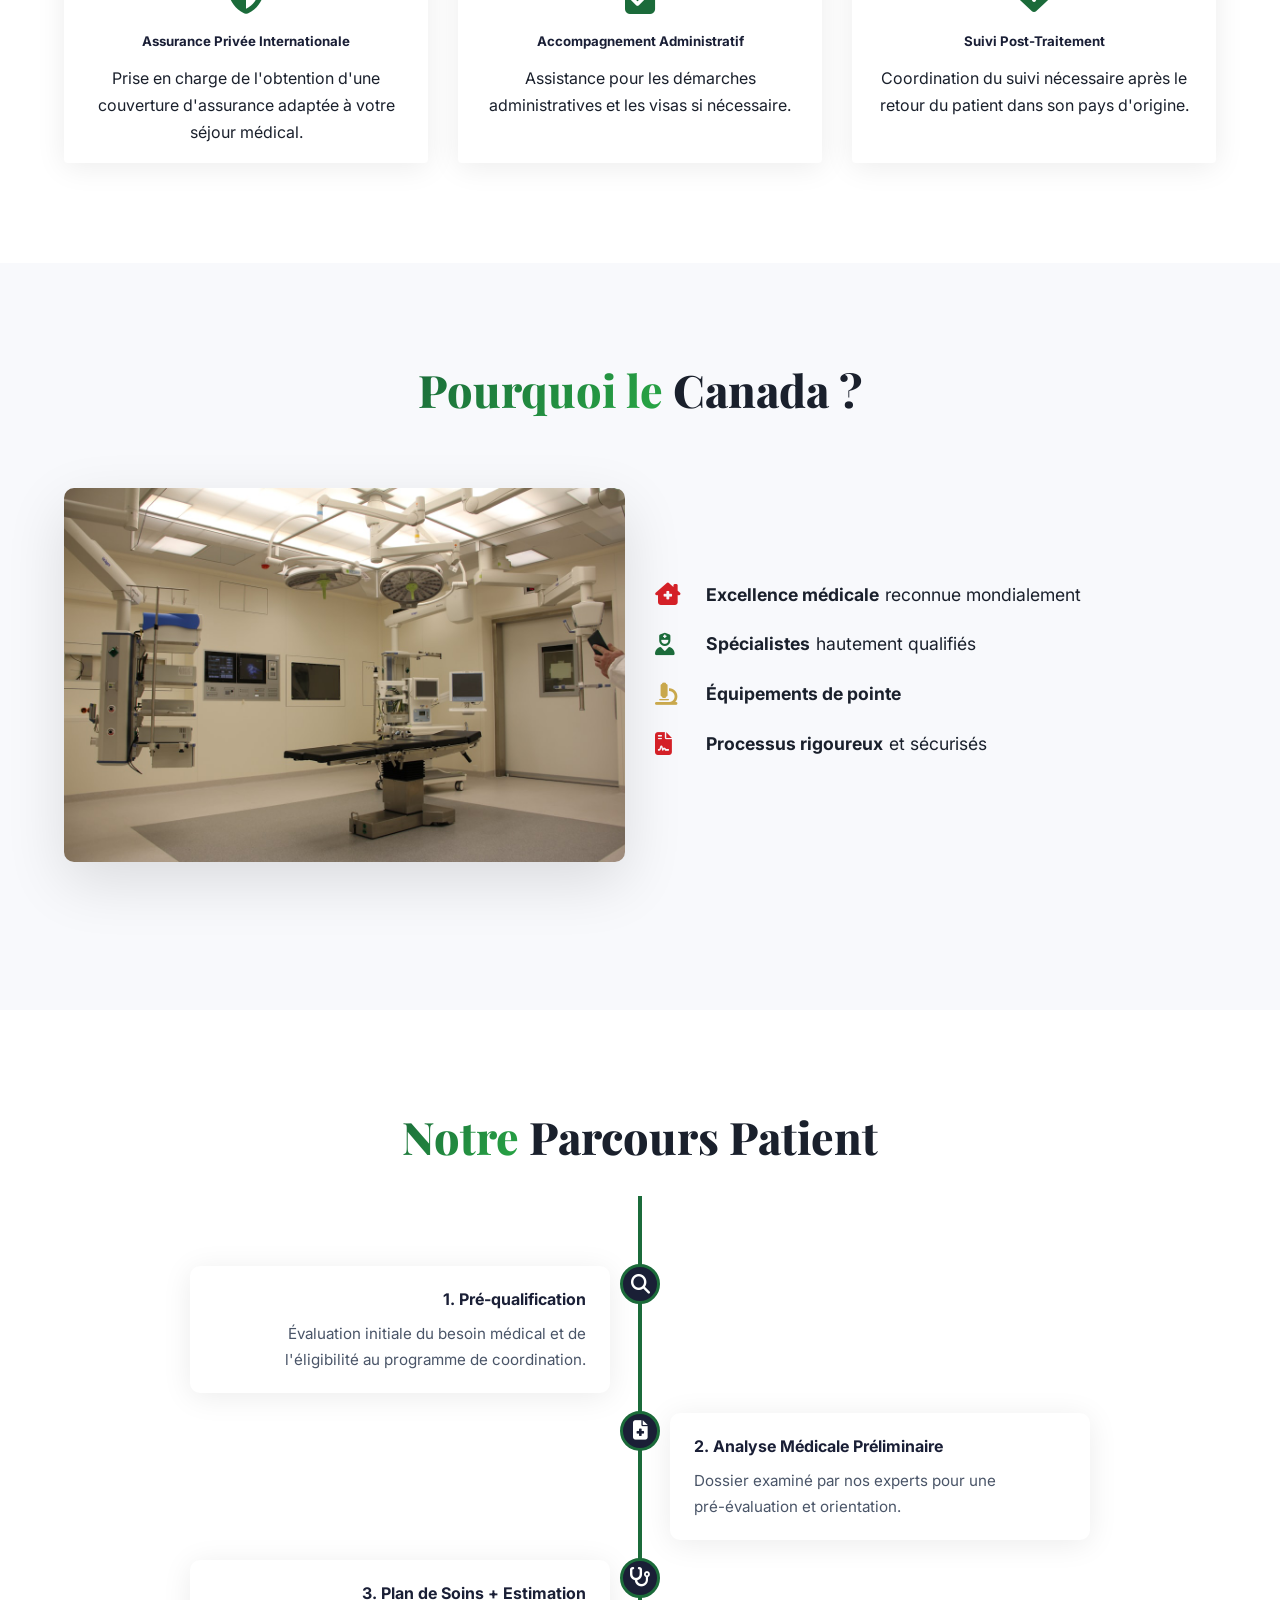
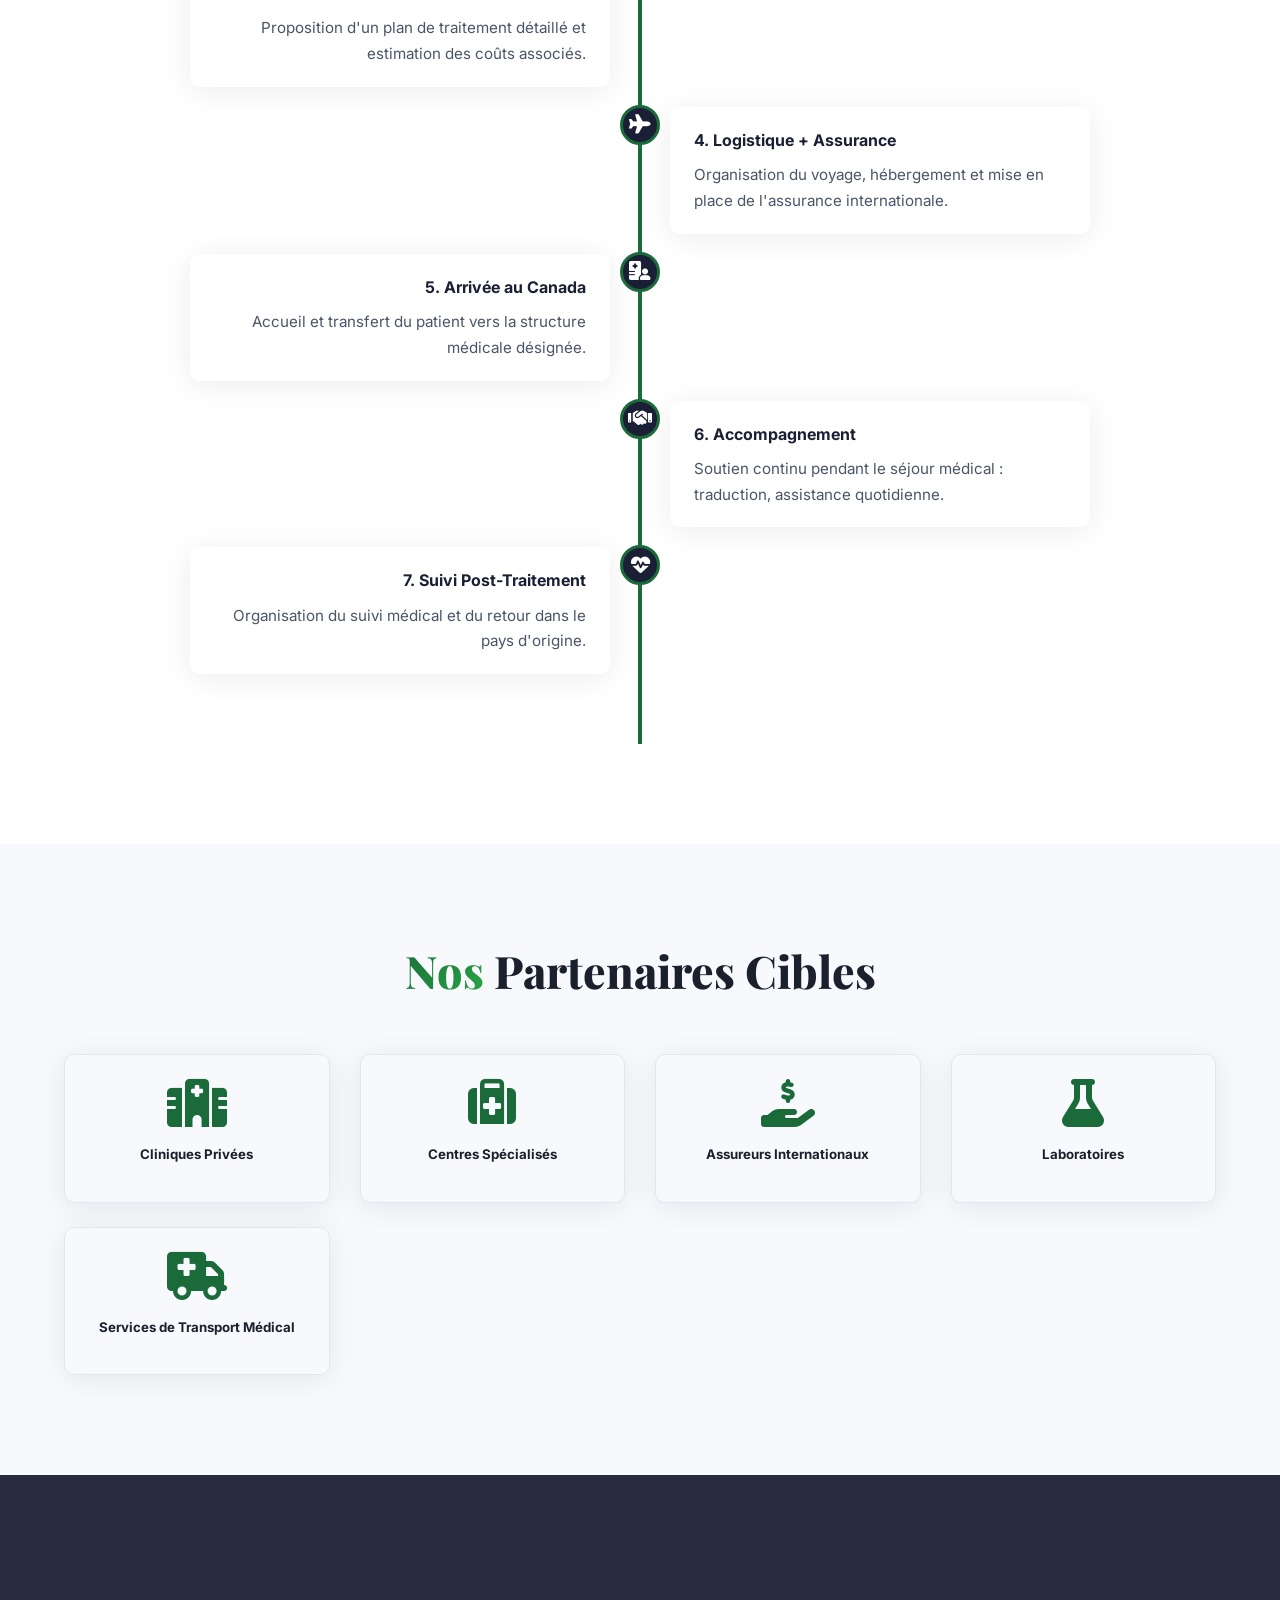
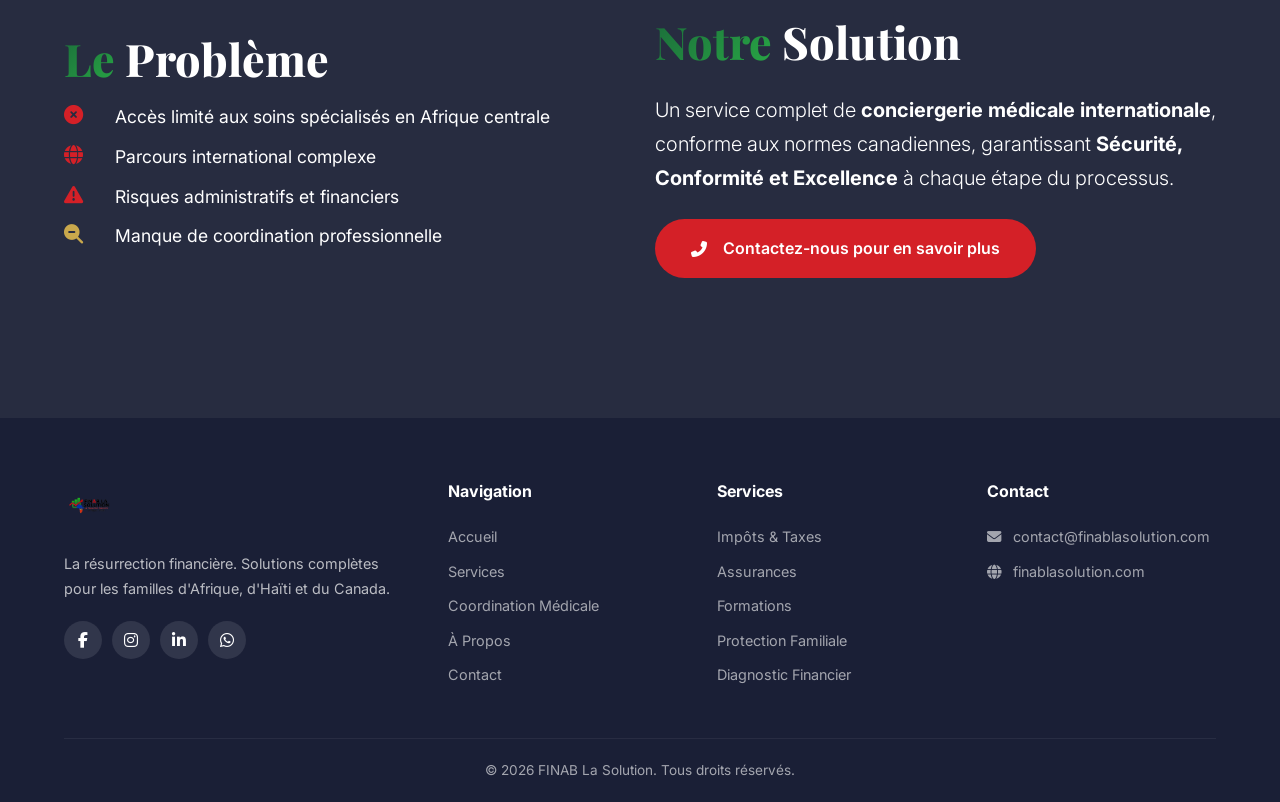
==== commit 27f38e88: "Correction des compteurs et de l'ensemble des dysfonctionnements du site Compteurs (hero) - Les comp" ====
--- a/pages/coordination-medicale.html
+++ b/pages/coordination-medicale.html
@@ -6,15 +6,22 @@
     <title>Coordination Médicale Internationale — FINAB La Solution</title>
     <meta name="description" content="Coordination Médicale Internationale AFRIQUE → Canada. Sécurité • Conformité • Excellence.">
     <link rel="icon" href="../img/logo.webp">
+    <meta property="og:type" content="website">
+    <meta property="og:title" content="Coordination Médicale Internationale — FINAB La Solution">
+    <meta property="og:description" content="Coordination Médicale Internationale AFRIQUE → Canada. Sécurité • Conformité • Excellence.">
+    <meta property="og:image" content="../img/medical-mission.jpg">
+    <meta property="og:locale" content="fr_CA">
+    <meta name="twitter:card" content="summary_large_image">
     <link href="https://fonts.googleapis.com/css2?family=Inter:wght@300;400;500;600;700;800;900&family=Playfair+Display:wght@700;800;900&display=swap" rel="stylesheet">
     <link rel="stylesheet" href="https://cdnjs.cloudflare.com/ajax/libs/font-awesome/6.5.1/css/all.min.css">
     <link rel="stylesheet" href="../css/style.css">
     <link rel="stylesheet" href="../css/animations.css">
-    <link rel="stylesheet" href="../css/coordination-medicale.css">
+    <link rel="stylesheet" href="../css/medical-page.css">
+    <link rel="stylesheet" href="../css/chatbot.css">
 </head>
 <body>
     <!-- Navigation -->
-    <header id="navbar" class="navbar scrolled">
+    <header id="navbar" class="navbar scrolled static-scrolled">
         <div class="container nav-container">
             <a href="../index.html" class="nav-logo">
                 <img src="../img/logo.webp" alt="FINAB La Solution">
@@ -34,186 +41,165 @@
     </header>
 
     <main>
-        <!-- Hero Section -->
-        <section class="med-hero">
-            <div class="med-hero-overlay"></div>
-            <div class="container med-hero-content">
-                <span class="section-tag fade-up" style="background: rgba(255,255,255,0.15); color: #fff;">Coordination Médicale</span>
-                <h1 class="hero-title fade-up delay-1">
-                    Coordination Médicale <span class="text-gradient">Internationale</span>
-                </h1>
-                <p class="hero-subtitle fade-up delay-2">
-                    AFRIQUE <i class="fas fa-arrow-right"></i> Canada
-                </p>
-                <div class="med-hero-badges fade-up delay-3">
-                    <div class="med-badge"><i class="fas fa-shield-alt"></i> Sécurité</div>
-                    <div class="med-badge"><i class="fas fa-check-circle"></i> Conformité</div>
-                    <div class="med-badge"><i class="fas fa-star"></i> Excellence</div>
-                </div>
-            </div>
-        </section>
-
-        <!-- Mission Section -->
-        <section class="section" id="mission">
-            <div class="container">
-                <div class="about-grid">
-                    <div class="about-content fade-left">
-                        <span class="section-tag">Notre Mission</span>
-                        <h2 class="section-title"><span class="text-gradient">Notre</span> Mission</h2>
-                        <p>Nous facilitons et sécurisons l'accès aux soins spécialisés au Canada pour les patients provenant de la RDC, d'Afrique centrale et Afrique de L'Ouest, grâce à un service complet de coordination médicale, logistique et administrative.</p>
-                    </div>
-                    <div class="about-image fade-right">
-                        <div class="about-img-wrapper">
-                            <img src="../img/region-canada.jpg" alt="Mission Médicale">
-                        </div>
-                    </div>
-                </div>
-            </div>
-        </section>
-
-        <!-- Services de Coordination -->
-        <section class="section services" id="services">
-            <div class="container">
-                <div class="section-header fade-up">
-                    <span class="section-tag">Nos Services</span>
-                    <h2 class="section-title"><span class="text-gradient">Nos</span> Services de Coordination</h2>
-                </div>
-                <div class="services-grid">
-                    <div class="service-card fade-up">
-                        <div class="service-body">
-                            <div class="service-icon"><i class="fas fa-file-alt"></i></div>
-                            <h3>Préparation du Dossier Médical</h3>
-                            <p>Collecte et organisation de tous les documents médicaux nécessaires à l'évaluation au Canada.</p>
-                        </div>
-                    </div>
-                    <div class="service-card fade-up delay-1">
-                        <div class="service-body">
-                            <div class="service-icon"><i class="fas fa-user-md"></i></div>
-                            <h3>Orientation vers des Spécialistes</h3>
-                            <p>Mise en relation avec des médecins et cliniques accrédités au Canada selon la spécialité requise.</p>
-                        </div>
-                    </div>
-                    <div class="service-card fade-up delay-2">
-                        <div class="service-body">
-                            <div class="service-icon"><i class="fas fa-plane-departure"></i></div>
-                            <h3>Logistique Complète</h3>
-                            <p>Gestion du voyage, hébergement, et transport local pour une tranquillité d'esprit totale.</p>
-                        </div>
-                    </div>
-                    <div class="service-card fade-up delay-3">
-                        <div class="service-body">
-                            <div class="service-icon"><i class="fas fa-shield-alt"></i></div>
-                            <h3>Assurance Privée Internationale</h3>
-                            <p>Prise en charge de l'obtention d'une couverture d'assurance adaptée à votre séjour médical.</p>
-                        </div>
-                    </div>
-                    <div class="service-card fade-up delay-4">
-                        <div class="service-body">
-                            <div class="service-icon"><i class="fas fa-clipboard-check"></i></div>
-                            <h3>Accompagnement Administratif</h3>
-                            <p>Assistance pour les démarches administratives et les visas si nécessaire.</p>
-                        </div>
-                    </div>
-                    <div class="service-card fade-up delay-5">
-                        <div class="service-body">
-                            <div class="service-icon"><i class="fas fa-heartbeat"></i></div>
-                            <h3>Suivi Post-Traitement</h3>
-                            <p>Coordination du suivi nécessaire après le retour du patient dans son pays d'origine.</p>
-                        </div>
-                    </div>
-                </div>
-            </div>
-        </section>
-
-        <!-- Pourquoi le Canada -->
-        <section class="section" id="why-canada">
-            <div class="container">
-                <div class="about-grid">
-                    <div class="about-image fade-left">
-                        <div class="about-img-wrapper">
-                            <img src="../img/region-canada.jpg" alt="Hôpital Canadien">
-                        </div>
-                    </div>
-                    <div class="about-content fade-right">
-                        <span class="section-tag">Destination</span>
-                        <h2 class="section-title"><span class="text-gradient">Pourquoi le</span> Canada ?</h2>
-                        <div class="about-features">
-                            <div class="feature">
-                                <i class="fas fa-clinic-medical"></i>
-                                <span><strong>Excellence médicale</strong> reconnue mondialement</span>
-                            </div>
-                            <div class="feature">
-                                <i class="fas fa-user-nurse"></i>
-                                <span><strong>Spécialistes</strong> hautement qualifiés</span>
-                            </div>
-                            <div class="feature">
-                                <i class="fas fa-microscope"></i>
-                                <span><strong>Équipements de pointe</strong></span>
-                            </div>
-                            <div class="feature">
-                                <i class="fas fa-file-contract"></i>
-                                <span><strong>Processus rigoureux</strong> et sécurisés</span>
-                            </div>
-                        </div>
-                    </div>
-                </div>
-            </div>
-        </section>
-
-        <!-- Parcours Patient (Timeline) -->
-        <section class="section services" id="patient-journey">
-            <div class="container">
-                <div class="section-header fade-up">
-                    <span class="section-tag">Parcours</span>
-                    <h2 class="section-title"><span class="text-gradient">Notre</span> Parcours Patient</h2>
-                </div>
+        <section class="section hero-medical py-5">
+            <div class="container text-center text-white py-5">
+                <h1 class="display-3 fw-bold fade-up">Coordination Médicale Internationale</h1>
+                <p class="lead mt-3 fade-up delay-1">AFRIQUE <i class="fas fa-arrow-right mx-2"></i> Canada</p>
+                <div class="d-flex justify-content-center gap-4 mt-4 fade-up delay-2">
+                    <span class="h4"><i class="fas fa-shield-alt text-success me-2"></i>Sécurité</span>
+                    <span class="h4"><i class="fas fa-check-circle text-info me-2"></i>Conformité</span>
+                    <span class="h4"><i class="fas fa-star text-warning me-2"></i>Excellence</span>
+                </div>
+            </div>
+        </section>
+
+        <section class="section mission bg-light" id="mission">
+            <div class="container">
+                <div class="row">
+                    <div class="col-md-6 d-flex align-items-center fade-left">
+                        <div>
+                            <h2 class="section-title"><span class="text-gradient">Notre</span> Mission</h2>
+                            <p class="lead">Nous facilitons et sécurisons l’accès aux soins spécialisés au Canada pour les patients provenant de la <strong>RDC, d’Afrique centrale et d’Afrique de l’Ouest</strong>, grâce à un service complet de coordination médicale, logistique et administrative.</p>
+                        </div>
+                    </div>
+                    <div class="col-md-6 text-center fade-right">
+                        <img src="../img/medical-mission.jpg" loading="lazy" decoding="async" alt="Mission Médicale" class="img-fluid rounded shadow-lg">
+                    </div>
+                </div>
+            </div>
+        </section>
+
+        <section class="section services-medical" id="services">
+            <div class="container">
+                <h2 class="section-title text-center mb-5"><span class="text-gradient">Nos</span> Services de Coordination</h2>
+                <div class="row row-cols-1 row-cols-md-3 g-4">
+                    <div class="col fade-up">
+                        <div class="card h-100 shadow-sm">
+                            <div class="card-body text-center">
+                                <i class="fas fa-file-alt fa-3x text-primary mb-3"></i>
+                                <h5 class="card-title">Préparation du Dossier Médical</h5>
+                                <p class="card-text">Collecte et organisation de tous les documents médicaux nécessaires à l'évaluation au Canada.</p>
+                            </div>
+                        </div>
+                    </div>
+                    <div class="col fade-up delay-1">
+                        <div class="card h-100 shadow-sm">
+                            <div class="card-body text-center">
+                                <i class="fas fa-user-md fa-3x text-success mb-3"></i>
+                                <h5 class="card-title">Orientation vers des Spécialistes</h5>
+                                <p class="card-text">Mise en relation avec des médecins et cliniques accrédités au Canada selon la spécialité requise.</p>
+                            </div>
+                        </div>
+                    </div>
+                    <div class="col fade-up delay-2">
+                        <div class="card h-100 shadow-sm">
+                            <div class="card-body text-center">
+                                <i class="fas fa-plane-departure fa-3x text-info mb-3"></i>
+                                <h5 class="card-title">Logistique Complète</h5>
+                                <p class="card-text">Gestion du voyage, hébergement, et transport local pour une tranquillité d'esprit totale.</p>
+                            </div>
+                        </div>
+                    </div>
+                    <div class="col fade-up delay-3">
+                        <div class="card h-100 shadow-sm">
+                            <div class="card-body text-center">
+                                <i class="fas fa-shield-alt fa-3x text-warning mb-3"></i>
+                                <h5 class="card-title">Assurance Privée Internationale</h5>
+                                <p class="card-text">Prise en charge de l'obtention d'une couverture d'assurance adaptée à votre séjour médical.</p>
+                            </div>
+                        </div>
+                    </div>
+                    <div class="col fade-up delay-4">
+                        <div class="card h-100 shadow-sm">
+                            <div class="card-body text-center">
+                                <i class="fas fa-clipboard-check fa-3x text-danger mb-3"></i>
+                                <h5 class="card-title">Accompagnement Administratif</h5>
+                                <p class="card-text">Assistance pour les démarches administratives et les visas si nécessaire.</p>
+                            </div>
+                        </div>
+                    </div>
+                    <div class="col fade-up delay-5">
+                        <div class="card h-100 shadow-sm">
+                            <div class="card-body text-center">
+                                <i class="fas fa-heartbeat fa-3x text-success mb-3"></i>
+                                <h5 class="card-title">Suivi Post-Traitement</h5>
+                                <p class="card-text">Coordination du suivi nécessaire après le retour du patient dans son pays d'origine.</p>
+                            </div>
+                        </div>
+                    </div>
+                </div>
+            </div>
+        </section>
+
+        <section class="section why-canada bg-light" id="why-canada">
+            <div class="container">
+                <h2 class="section-title text-center mb-5"><span class="text-gradient">Pourquoi le</span> Canada ?</h2>
+                <div class="row align-items-center">
+                    <div class="col-md-6 fade-left">
+                        <img src="../img/canada-healthcare.jpg" loading="lazy" decoding="async" alt="Hôpital Canadien" class="img-fluid rounded shadow-lg">
+                    </div>
+                    <div class="col-md-6 fade-right">
+                        <ul class="list-unstyled why-canada-list">
+                            <li><i class="fas fa-clinic-medical me-3 text-primary"></i> <strong>Excellence médicale</strong> reconnue mondialement</li>
+                            <li><i class="fas fa-user-nurse me-3 text-success"></i> <strong>Spécialistes</strong> hautement qualifiés</li>
+                            <li><i class="fas fa-microscope me-3 text-info"></i> <strong>Équipements de pointe</strong></li>
+                            <li><i class="fas fa-file-contract me-3 text-warning"></i> <strong>Processus rigoureux</strong> et sécurisés</li>
+                        </ul>
+                    </div>
+                </div>
+            </div>
+        </section>
+
+        <section class="section patient-journey" id="patient-journey">
+            <div class="container">
+                <h2 class="section-title text-center mb-5"><span class="text-gradient">Notre</span> Parcours Patient</h2>
                 <div class="timeline">
                     <div class="timeline-item fade-up">
-                        <div class="timeline-number">1</div>
-                        <div class="timeline-content">
-                            <h3>Pré-qualification</h3>
+                        <div class="timeline-icon"><i class="fas fa-search"></i></div>
+                        <div class="timeline-content">
+                            <h4>1. Pré-qualification</h4>
                             <p>Évaluation initiale du besoin médical et de l'éligibilité au programme de coordination.</p>
                         </div>
                     </div>
                     <div class="timeline-item fade-up delay-1">
-                        <div class="timeline-number">2</div>
-                        <div class="timeline-content">
-                            <h3>Analyse Médicale Préliminaire</h3>
+                        <div class="timeline-icon"><i class="fas fa-file-medical"></i></div>
+                        <div class="timeline-content">
+                            <h4>2. Analyse Médicale Préliminaire</h4>
                             <p>Dossier examiné par nos experts pour une pré-évaluation et orientation.</p>
                         </div>
                     </div>
                     <div class="timeline-item fade-up delay-2">
-                        <div class="timeline-number">3</div>
-                        <div class="timeline-content">
-                            <h3>Plan de Soins + Estimation</h3>
+                        <div class="timeline-icon"><i class="fas fa-stethoscope"></i></div>
+                        <div class="timeline-content">
+                            <h4>3. Plan de Soins + Estimation</h4>
                             <p>Proposition d'un plan de traitement détaillé et estimation des coûts associés.</p>
                         </div>
                     </div>
                     <div class="timeline-item fade-up delay-3">
-                        <div class="timeline-number">4</div>
-                        <div class="timeline-content">
-                            <h3>Logistique + Assurance</h3>
+                        <div class="timeline-icon"><i class="fas fa-plane"></i></div>
+                        <div class="timeline-content">
+                            <h4>4. Logistique + Assurance</h4>
                             <p>Organisation du voyage, hébergement et mise en place de l'assurance internationale.</p>
                         </div>
                     </div>
                     <div class="timeline-item fade-up delay-4">
-                        <div class="timeline-number">5</div>
-                        <div class="timeline-content">
-                            <h3>Arrivée au Canada</h3>
+                        <div class="timeline-icon"><i class="fas fa-hospital-user"></i></div>
+                        <div class="timeline-content">
+                            <h4>5. Arrivée au Canada</h4>
                             <p>Accueil et transfert du patient vers la structure médicale désignée.</p>
                         </div>
                     </div>
                     <div class="timeline-item fade-up delay-5">
-                        <div class="timeline-number">6</div>
-                        <div class="timeline-content">
-                            <h3>Accompagnement</h3>
+                        <div class="timeline-icon"><i class="fas fa-handshake"></i></div>
+                        <div class="timeline-content">
+                            <h4>6. Accompagnement</h4>
                             <p>Soutien continu pendant le séjour médical : traduction, assistance quotidienne.</p>
                         </div>
                     </div>
                     <div class="timeline-item fade-up delay-6">
-                        <div class="timeline-number">7</div>
-                        <div class="timeline-content">
-                            <h3>Suivi Post-Traitement</h3>
+                        <div class="timeline-icon"><i class="fas fa-heartbeat"></i></div>
+                        <div class="timeline-content">
+                            <h4>7. Suivi Post-Traitement</h4>
                             <p>Organisation du suivi médical et du retour dans le pays d'origine.</p>
                         </div>
                     </div>
@@ -221,94 +207,69 @@
             </div>
         </section>
 
-        <!-- Partenaires Cibles -->
-        <section class="section" id="partners">
-            <div class="container">
-                <div class="section-header fade-up">
-                    <span class="section-tag">Réseau</span>
-                    <h2 class="section-title"><span class="text-gradient">Nos</span> Partenaires Cibles</h2>
-                </div>
-                <div class="partners-grid">
-                    <div class="partner-card fade-up">
-                        <div class="partner-icon"><i class="fas fa-hospital-alt"></i></div>
-                        <h3>Cliniques Privées</h3>
-                    </div>
-                    <div class="partner-card fade-up delay-1">
-                        <div class="partner-icon"><i class="fas fa-medkit"></i></div>
-                        <h3>Centres Spécialisés</h3>
-                    </div>
-                    <div class="partner-card fade-up delay-2">
-                        <div class="partner-icon"><i class="fas fa-hand-holding-usd"></i></div>
-                        <h3>Assureurs Internationaux</h3>
-                    </div>
-                    <div class="partner-card fade-up delay-3">
-                        <div class="partner-icon"><i class="fas fa-flask"></i></div>
-                        <h3>Laboratoires</h3>
-                    </div>
-                    <div class="partner-card fade-up delay-4">
-                        <div class="partner-icon"><i class="fas fa-ambulance"></i></div>
-                        <h3>Services de Transport Médical</h3>
-                    </div>
-                </div>
-            </div>
-        </section>
-
-        <!-- Problème / Solution -->
-        <section class="section regions" id="problem-solution">
-            <div class="container">
-                <div class="about-grid">
-                    <div class="about-content fade-left">
-                        <h2 class="section-title" style="color: #fff;">Le <span class="text-gradient">Problème</span></h2>
-                        <div class="about-features" style="margin-top: 20px;">
-                            <div class="feature" style="color: rgba(255,255,255,0.9);">
-                                <i class="fas fa-times-circle" style="color: var(--red);"></i>
-                                <span>Accès limité aux soins spécialisés en Afrique centrale</span>
-                            </div>
-                            <div class="feature" style="color: rgba(255,255,255,0.9);">
-                                <i class="fas fa-globe" style="color: var(--gold);"></i>
-                                <span>Parcours international complexe</span>
-                            </div>
-                            <div class="feature" style="color: rgba(255,255,255,0.9);">
-                                <i class="fas fa-exclamation-triangle" style="color: var(--red);"></i>
-                                <span>Risques administratifs et financiers</span>
-                            </div>
-                            <div class="feature" style="color: rgba(255,255,255,0.9);">
-                                <i class="fas fa-search-minus" style="color: var(--gold);"></i>
-                                <span>Manque de coordination professionnelle</span>
-                            </div>
-                        </div>
-                    </div>
-                    <div class="about-content fade-right">
-                        <h2 class="section-title" style="color: #fff;">Notre <span class="text-gradient">Solution</span></h2>
-                        <p style="color: rgba(255,255,255,0.85); margin-top: 20px; font-size: 1.05rem;">Un service complet de conciergerie médicale internationale, conforme aux normes canadiennes, garantissant <strong>Sécurité, Conformité et Excellence</strong> à chaque étape du processus.</p>
-                        <a href="../index.html#contact" class="btn btn-primary btn-lg" style="margin-top: 30px;">
-                            <i class="fas fa-phone-alt"></i> Contactez-nous
+        <section class="section partners bg-light" id="partners">
+            <div class="container">
+                <h2 class="section-title text-center mb-5"><span class="text-gradient">Nos</span> Partenaires Cibles</h2>
+                <div class="row row-cols-1 row-cols-md-2 row-cols-lg-4 g-4">
+                    <div class="col fade-up">
+                        <div class="partner-card h-100 text-center p-4 shadow-sm rounded">
+                            <i class="fas fa-hospital-alt fa-4x text-primary mb-3"></i>
+                            <h5 class="card-title">Cliniques Privées</h5>
+                        </div>
+                    </div>
+                    <div class="col fade-up delay-1">
+                        <div class="partner-card h-100 text-center p-4 shadow-sm rounded">
+                            <i class="fas fa-medkit fa-4x text-success mb-3"></i>
+                            <h5 class="card-title">Centres Spécialisés</h5>
+                        </div>
+                    </div>
+                    <div class="col fade-up delay-2">
+                        <div class="partner-card h-100 text-center p-4 shadow-sm rounded">
+                            <i class="fas fa-hand-holding-usd fa-4x text-info mb-3"></i>
+                            <h5 class="card-title">Assureurs Internationaux</h5>
+                        </div>
+                    </div>
+                    <div class="col fade-up delay-3">
+                        <div class="partner-card h-100 text-center p-4 shadow-sm rounded">
+                            <i class="fas fa-flask fa-4x text-warning mb-3"></i>
+                            <h5 class="card-title">Laboratoires</h5>
+                        </div>
+                    </div>
+                    <div class="col fade-up delay-4">
+                        <div class="partner-card h-100 text-center p-4 shadow-sm rounded">
+                            <i class="fas fa-ambulance fa-4x text-danger mb-3"></i>
+                            <h5 class="card-title">Services de Transport Médical</h5>
+                        </div>
+                    </div>
+                </div>
+            </div>
+        </section>
+
+        <section class="section problem-solution bg-dark text-white" id="problem-solution">
+            <div class="container">
+                <div class="row align-items-center">
+                    <div class="col-md-6 fade-left">
+                        <h2 class="section-title"><span class="text-gradient">Le</span> Problème</h2>
+                        <ul class="list-unstyled problem-list">
+                            <li><i class="fas fa-times-circle me-3 text-danger"></i> Accès limité aux soins spécialisés en Afrique centrale</li>
+                            <li><i class="fas fa-globe me-3 text-warning"></i> Parcours international complexe</li>
+                            <li><i class="fas fa-exclamation-triangle me-3 text-danger"></i> Risques administratifs et financiers</li>
+                            <li><i class="fas fa-search-minus me-3 text-info"></i> Manque de coordination professionnelle</li>
+                        </ul>
+                    </div>
+                    <div class="col-md-6 fade-right">
+                        <h2 class="section-title"><span class="text-gradient">Notre</span> Solution</h2>
+                        <p class="lead mt-4">Un service complet de <strong>conciergerie médicale internationale</strong>, conforme aux normes canadiennes, garantissant <strong>Sécurité, Conformité et Excellence</strong> à chaque étape du processus.</p>
+                        <a href="../index.html#contact" class="btn btn-primary btn-lg mt-4">
+                            <i class="fas fa-phone-alt me-2"></i> Contactez-nous pour en savoir plus
                         </a>
                     </div>
                 </div>
             </div>
         </section>
-
-        <!-- CTA -->
-        <section class="section cta-section">
-            <div class="container">
-                <div class="cta-content fade-up">
-                    <h2>Besoin d'une Coordination Médicale ?</h2>
-                    <p>Nos experts sont disponibles pour vous accompagner dans votre parcours médical vers le Canada.</p>
-                    <div class="cta-buttons">
-                        <a href="../index.html#contact" class="btn btn-white btn-lg">
-                            <i class="fas fa-calendar-check"></i> Prendre Rendez-Vous
-                        </a>
-                        <a href="../index.html#diagnostic" class="btn btn-outline-white btn-lg">
-                            <i class="fas fa-stethoscope"></i> Diagnostic Gratuit
-                        </a>
-                    </div>
-                </div>
-            </div>
-        </section>
     </main>
 
-    <!-- Footer -->
+    <!-- Footer (copied from index.html, paths adjusted) -->
     <footer class="footer">
         <div class="container">
             <div class="footer-grid">
@@ -345,10 +306,47 @@
                 </div>
             </div>
             <div class="footer-bottom">
-                <p>&copy; 2026 FINAB La Solution. Tous droits réservés.</p>
+                <p>&copy; <span data-current-year>2026</span> FINAB La Solution. Tous droits réservés.</p>
             </div>
         </div>
     </footer>
+
+    <!-- Chatbot -->
+    <div id="chatbot" class="chatbot">
+        <button class="chatbot-toggle" id="chatbotToggle" aria-label="Assistant virtuel">
+            <i class="fas fa-comments"></i>
+            <span class="chatbot-pulse"></span>
+        </button>
+        <div class="chatbot-window" id="chatbotWindow">
+            <div class="chatbot-header">
+                <div class="chatbot-header-info">
+                    <div class="chatbot-avatar"><i class="fas fa-robot"></i></div>
+                    <div>
+                        <strong>Assistant FINAB</strong>
+                        <span class="chatbot-status">En ligne</span>
+                    </div>
+                </div>
+                <button class="chatbot-close" id="chatbotClose" aria-label="Fermer"><i class="fas fa-times"></i></button>
+            </div>
+            <div class="chatbot-messages" id="chatbotMessages">
+                <div class="chat-message bot">
+                    <div class="chat-bubble">
+                        👋 Bonjour ! Je suis l'assistant virtuel de FINAB La Solution. Comment puis-je vous aider aujourd'hui ?
+                    </div>
+                </div>
+                <div class="chat-suggestions">
+                    <button class="suggestion" data-msg="Parlez-moi de la coordination médicale">🏥 Coordination Médicale</button>
+                    <button class="suggestion" data-msg="Quels sont vos services ?">📋 Nos Services</button>
+                    <button class="suggestion" data-msg="Je veux prendre rendez-vous">📅 Prendre RDV</button>
+                    <button class="suggestion" data-msg="Comment vous contacter ?">📞 Contact</button>
+                </div>
+            </div>
+            <div class="chatbot-input">
+                <input type="text" id="chatInput" placeholder="Tapez votre message..." autocomplete="off">
+                <button id="chatSend" aria-label="Envoyer"><i class="fas fa-paper-plane"></i></button>
+            </div>
+        </div>
+    </div>
 
     <!-- Back to Top -->
     <button id="backToTop" class="back-to-top" aria-label="Retour en haut">
@@ -356,5 +354,6 @@
     </button>
 
     <script src="../js/main.js"></script>
+    <script src="../js/chatbot.js"></script>
 </body>
-</html>
+</html>
--- a/css/style.css
+++ b/css/style.css
@@ -391,104 +391,6 @@
 .region-icon { font-size: 3rem; margin-bottom: 16px; }
 .region-card h3 { font-size: 1.3rem; font-weight: 700; margin-bottom: 12px; }
 .region-card p { opacity: 0.8; font-size: 0.95rem; }
-
-/* ===== NOS RÉUSSITES ===== */
-.reussites {
-    background: linear-gradient(135deg, var(--navy) 0%, var(--green-dark) 100%);
-    color: var(--white);
-    overflow: hidden;
-}
-.reussites .section-tag { background: rgba(255,255,255,0.15); color: var(--white); }
-.reussites .text-gradient { background: linear-gradient(135deg, #4ade80, var(--gold)); -webkit-background-clip: text; background-clip: text; }
-.reussites .section-desc { color: rgba(255,255,255,0.7); }
-.reussites-slider { position: relative; overflow: hidden; border-radius: var(--radius); }
-.reussites-track {
-    display: flex;
-    transition: transform 0.6s cubic-bezier(0.4, 0, 0.2, 1);
-    gap: 24px;
-}
-.reussite-slide {
-    min-width: calc(33.333% - 16px);
-    position: relative;
-    border-radius: var(--radius);
-    overflow: hidden;
-    cursor: pointer;
-}
-.reussite-slide img {
-    width: 100%;
-    height: 300px;
-    object-fit: cover;
-    transition: transform 0.5s ease;
-}
-.reussite-slide:hover img {
-    transform: scale(1.1);
-}
-.reussite-caption {
-    position: absolute;
-    bottom: 0;
-    left: 0;
-    right: 0;
-    padding: 24px;
-    background: linear-gradient(to top, rgba(0,0,0,0.85) 0%, transparent 100%);
-    transform: translateY(20px);
-    opacity: 0;
-    transition: var(--transition);
-}
-.reussite-slide:hover .reussite-caption {
-    transform: translateY(0);
-    opacity: 1;
-}
-.reussite-caption h4 {
-    font-size: 1.1rem;
-    font-weight: 700;
-    margin-bottom: 4px;
-}
-.reussite-caption p {
-    font-size: 0.85rem;
-    opacity: 0.8;
-    margin: 0;
-}
-.reussites-nav {
-    position: absolute;
-    top: 50%;
-    left: 0;
-    right: 0;
-    transform: translateY(-50%);
-    display: flex;
-    justify-content: space-between;
-    padding: 0 12px;
-    pointer-events: none;
-    z-index: 5;
-}
-.reussites-prev, .reussites-next {
-    width: 48px;
-    height: 48px;
-    background: rgba(255,255,255,0.9);
-    border: none;
-    border-radius: 50%;
-    cursor: pointer;
-    display: flex;
-    align-items: center;
-    justify-content: center;
-    font-size: 1.1rem;
-    color: var(--navy);
-    pointer-events: auto;
-    transition: var(--transition);
-    box-shadow: 0 4px 20px rgba(0,0,0,0.2);
-}
-.reussites-prev:hover, .reussites-next:hover {
-    background: var(--green);
-    color: var(--white);
-    transform: scale(1.1);
-}
-
-@media (max-width: 992px) {
-    .reussite-slide { min-width: calc(50% - 12px); }
-}
-@media (max-width: 640px) {
-    .reussite-slide { min-width: 100%; }
-    .reussite-caption { transform: translateY(0); opacity: 1; }
-}
 
 /* ===== TESTIMONIALS ===== */
 .testimonials { background: var(--gray-50); }
@@ -658,3 +560,57 @@
     .contact-form { padding: 24px; }
     .testimonial-card { padding: 30px 20px; }
 }
+
+/* ===== Puces de carrousel générées en <button> ===== */
+.slider-dot,
+.dot {
+    border: none;
+    padding: 0;
+    -webkit-appearance: none;
+    appearance: none;
+    font: inherit;
+}
+.slider-dot:focus-visible,
+.dot:focus-visible,
+.back-to-top:focus-visible,
+.nav-toggle:focus-visible {
+    outline: 3px solid var(--gold);
+    outline-offset: 3px;
+}
+
+/* Les chiffres des compteurs ne doivent pas « sauter » pendant l'animation. */
+.stat-number {
+    font-variant-numeric: tabular-nums;
+    font-feature-settings: 'tnum';
+}
+
+/* ===== Formulaire de contact : piège à robots + message d'état ===== */
+.hp-field {
+    position: absolute;
+    left: -9999px;
+    width: 1px;
+    height: 1px;
+    overflow: hidden;
+}
+.form-status {
+    margin-top: 16px;
+    padding: 0;
+    font-size: 0.95rem;
+    line-height: 1.5;
+}
+.form-status:not(:empty) {
+    padding: 14px 16px;
+    border-radius: var(--radius-sm);
+}
+.form-status.success {
+    background: rgba(40, 167, 69, 0.12);
+    color: var(--green-dark);
+    border: 1px solid rgba(40, 167, 69, 0.3);
+}
+.form-status.error {
+    background: rgba(212, 32, 39, 0.08);
+    color: var(--red);
+    border: 1px solid rgba(212, 32, 39, 0.25);
+}
+.form-status a { color: inherit; font-weight: 600; }
+.contact-form button[type=submit][disabled] { opacity: 0.7; cursor: progress; }
--- a/css/animations.css
+++ b/css/animations.css
@@ -33,3 +33,10 @@
 
 /* ===== Typewriter cursor ===== */
 @keyframes blink { 0%, 100% { opacity: 1; } 50% { opacity: 0; } }
+.delay-6 { transition-delay: 0.9s !important; }
+
+/* Respect des préférences système : pas d'animation forcée. */
+@media (prefers-reduced-motion: reduce) {
+    .fade-up, .fade-left, .fade-right { opacity: 1; transform: none; transition: none; }
+    .about-badge { animation: none; }
+}
--- a/css/medical-page.css
+++ b/css/medical-page.css
@@ -0,0 +1,197 @@
+/* ===== Medical Page Specific Styles ===== */
+
+.hero-medical {
+    background: linear-gradient(135deg, var(--navy) 0%, var(--green-dark) 100%);
+    position: relative;
+    overflow: hidden;
+    padding: 150px 0 100px;
+    color: var(--white);
+}
+.hero-medical::before {
+    content: '';
+    position: absolute;
+    inset: 0;
+    background: url('data:image/svg+xml,<svg xmlns="http://www.w3.org/2000/svg" viewBox="0 0 1440 320"><path fill="rgba(255,255,255,0.03)" d="M0,192L48,186.7C96,181,192,171,288,186.7C384,203,480,245,576,245.3C672,245,768,203,864,181.3C960,160,1056,160,1152,170.7C1248,181,1344,203,1392,213.3L1440,224V320H1392C1344,320,1248,320,1152,320C1056,320,960,320,864,320C768,320,672,320,576,320C480,320,384,320,288,320C192,320,96,320,48,320H0Z"></path></svg>') no-repeat bottom center;
+    background-size: cover;
+}
+.hero-medical h1 { font-family: 'Playfair Display', serif; font-size: clamp(2.5rem, 6vw, 4.5rem); font-weight: 900; line-height: 1.1; margin-bottom: 20px; }
+.hero-medical .lead { font-size: 1.25rem; opacity: 0.9; }
+.hero-medical .h4 {
+    font-size: 1.1rem;
+    font-weight: 600;
+    display: flex;
+    align-items: center;
+    gap: 8px;
+}
+.hero-medical .fa-shield-alt { color: var(--green); }
+.hero-medical .fa-check-circle { color: var(--gold); }
+.hero-medical .fa-star { color: var(--red); }
+
+.mission .row, .why-canada .row, .problem-solution .row { align-items: center; padding: 40px 0; }
+
+.img-fluid { max-width: 100%; height: auto; }
+.rounded { border-radius: var(--radius-sm); }
+.shadow-lg { box-shadow: var(--shadow-lg); }
+
+.services-medical .card {
+    border: none;
+    transition: var(--transition);
+}
+.services-medical .card:hover { transform: translateY(-5px); box-shadow: var(--shadow-lg); }
+.services-medical .card-title { font-weight: 700; color: var(--navy); }
+.services-medical .fa-3x { font-size: 2.5rem; color: var(--green); }
+
+.why-canada-list { padding-left: 0; list-style: none; }
+.why-canada-list li { margin-bottom: 20px; font-size: 1.1rem; display: flex; align-items: center; }
+.why-canada-list li i { font-size: 1.4rem; min-width: 30px; flex-shrink: 0; }
+
+/* Timeline */
+.timeline { position: relative; max-width: 900px; margin: 0 auto; padding: 60px 0; }
+.timeline::before {
+    content: '';
+    position: absolute;
+    width: 4px;
+    background: var(--green);
+    top: 0;
+    bottom: 0;
+    left: 50%;
+    margin-left: -2px;
+}
+.timeline-item {
+    padding: 10px 0;
+    position: relative;
+    width: 50%;
+}
+.timeline-item:nth-child(odd) { left: 0; padding-right: 30px; text-align: right; }
+.timeline-item:nth-child(even) { left: 50%; padding-left: 30px; }
+.timeline-icon {
+    content: '';
+    position: absolute;
+    width: 40px;
+    height: 40px;
+    border-radius: 50%;
+    border: 3px solid var(--green);
+    background: var(--navy);
+    color: var(--white);
+    top: 8px;
+    z-index: 1;
+    display: flex; align-items: center; justify-content: center;
+    font-size: 1.2rem;
+    text-align: center;
+}
+.timeline-item:nth-child(odd) .timeline-icon { right: -20px; }
+.timeline-item:nth-child(even) .timeline-icon { left: -20px; }
+.timeline-content {
+    padding: 20px 24px;
+    background: var(--white);
+    position: relative;
+    border-radius: var(--radius-sm);
+    box-shadow: var(--shadow);
+}
+.timeline-content h4 { font-weight: 700; margin-bottom: 8px; color: var(--navy);}
+.timeline-content p { font-size: 0.95rem; color: var(--gray-600); }
+
+/* Partners */
+.partner-card {
+    border: 1px solid var(--gray-200);
+    transition: var(--transition);
+}
+.partner-card:hover { transform: translateY(-5px); box-shadow: var(--shadow-lg); }
+.partner-card i { color: var(--green); }
+
+.problem-solution .section-title { color: var(--white); }
+.problem-list { padding-left: 0; list-style: none; }
+.problem-list li { margin-bottom: 10px; font-size: 1.1rem; display: flex; align-items: flex-start; }
+.problem-list li i { font-size: 1.2rem; min-width: 30px; flex-shrink: 0; margin-top: 4px; }
+
+.bg-light { background-color: var(--gray-50) !important; }
+.bg-dark { background-color: var(--navy-light) !important; }
+.text-white { color: var(--white) !important; }
+.text-center { text-align: center; }
+.py-5 { padding-top: 3rem; padding-bottom: 3rem; }
+.mt-3 { margin-top: 1rem; }
+.mb-3 { margin-bottom: 1rem; }
+.mt-4 { margin-top: 1.5rem; }
+.mb-5 { margin-bottom: 2rem; }
+.mx-auto { margin-left: auto; margin-right: auto; }
+.mx-2 { margin-left: .5rem; margin-right: .5rem; }
+.me-2 { margin-right: .5rem; }
+.me-3 { margin-right: 1rem; }
+.text-success { color: var(--green); }
+.text-info { color: var(--gold); }
+.text-warning { color: var(--red); }
+.text-primary { color: var(--red); }
+.lead { font-size: 1.25rem; font-weight: 300; }
+
+/* Bootstrap-like grid for easier layout */
+.row { display: flex; flex-wrap: wrap; margin-right: -15px; margin-left: -15px; }
+.col-md-6 { flex: 0 0 50%; max-width: 50%; padding-right: 15px; padding-left: 15px; }
+.col { flex-basis: 0; flex-grow: 1; max-width: 100%; padding-right: 15px; padding-left: 15px; }
+.d-flex { display: flex; }
+.justify-content-center { justify-content: center; }
+.align-items-center { align-items: center; }
+.gap-4 { gap: 1.5rem; }
+.card { position: relative; display: flex; flex-direction: column; min-width: 0; word-wrap: break-word; background-color: var(--white); background-clip: border-box; border: 1px solid rgba(0,0,0,.125); border-radius: .25rem; }
+.card-body { flex: 1 1 auto; padding: 1rem 1rem; }
+.card-title { margin-bottom: .75rem; }
+.card-text { margin-bottom: 0; }
+
+.row-cols-1 > *, .row-cols-md-3 > *, .row-cols-lg-4 > * {
+    padding-right: 15px;
+    padding-left: 15px;
+    margin-top: 30px;
+}
+.row-cols-1 > * { flex: 0 0 100%; max-width: 100%; }
+.row-cols-md-3 > * { flex: 0 0 auto; width: 33.3333333333%; }
+.row-cols-lg-4 > * { flex: 0 0 auto; width: 25%; }
+
+@media (max-width: 992px) {
+    .row-cols-md-3 > * { flex: 0 0 auto; width: 50%; }
+}
+
+@media (max-width: 768px) {
+    .timeline::before { left: 18px; }
+    .timeline-item { width: 100%; padding-left: 50px !important; padding-right: 0 !important; }
+    .timeline-item:nth-child(odd) { text-align: left; }
+    .timeline-item:nth-child(odd) .timeline-icon { left: 0px; right: auto; }
+    .timeline-item:nth-child(even) { left: 0; }
+    .timeline-item:nth-child(even) .timeline-icon { left: 0; }
+    .hero-medical h1 { font-size: 2rem; }
+    .hero-medical .lead { font-size: 1rem; }
+    .hero-medical .h4 { font-size: 0.9rem; flex-direction: column; gap: 4px; }
+    .mission .col-md-6, .why-canada .col-md-6, .problem-solution .col-md-6 { width: 100%; }
+    .mission .row, .why-canada .row, .problem-solution .row { flex-direction: column; }
+}
+
+@media (max-width: 576px) {
+    .row-cols-md-3 > * { flex: 0 0 auto; width: 100%; }
+    .row-cols-lg-4 > * { flex: 0 0 auto; width: 100%; }
+}
+/* ===== Utilitaires manquants (utilisés dans le HTML de la page) ===== */
+.display-3 { font-size: clamp(2.2rem, 5.5vw, 3.5rem); line-height: 1.15; }
+.fw-bold { font-weight: 700; }
+.h-100 { height: 100%; }
+.p-4 { padding: 1.5rem; }
+.mt-5 { margin-top: 3rem; }
+.mb-4 { margin-bottom: 1.5rem; }
+.list-unstyled { list-style: none; padding-left: 0; }
+.shadow-sm { box-shadow: var(--shadow); }
+.text-danger { color: var(--red); }
+.fa-4x { font-size: 3rem; }
+.g-4 > * { margin-top: 1.5rem; }
+
+/* 4 colonnes en grand écran (row-cols-lg-4), 2 en tablette, 1 en mobile. */
+@media (max-width: 992px) {
+    .row-cols-md-2 > * { flex: 0 0 auto; width: 50%; }
+}
+@media (max-width: 576px) {
+    .row-cols-md-2 > * { width: 100%; }
+}
+@media (max-width: 768px) {
+    .d-flex.gap-4 { flex-wrap: wrap; }
+}
+
+/* Dans un conteneur flex, l'espace entre <strong> et le texte suivant est
+   supprimé : on le rétablit explicitement. */
+.why-canada-list li,
+.problem-list li { column-gap: 0.3em; }
--- a/css/chatbot.css
+++ b/css/chatbot.css
@@ -0,0 +1,139 @@
+/* ===== CHATBOT ===== */
+.chatbot { position: fixed; bottom: 24px; right: 24px; z-index: 999; }
+.chatbot-toggle {
+    width: 60px; height: 60px;
+    background: linear-gradient(135deg, var(--green), var(--green-light));
+    color: var(--white);
+    border: none; border-radius: 50%;
+    font-size: 1.4rem; cursor: pointer;
+    box-shadow: 0 8px 30px rgba(27,107,58,0.4);
+    transition: all 0.3s ease;
+    position: relative;
+}
+.chatbot-toggle:hover { transform: scale(1.1); }
+.chatbot-pulse {
+    position: absolute; inset: -4px;
+    border: 2px solid var(--green-light);
+    border-radius: 50%;
+    animation: chatPulse 2s infinite;
+}
+@keyframes chatPulse {
+    0% { transform: scale(1); opacity: 1; }
+    100% { transform: scale(1.4); opacity: 0; }
+}
+.chatbot-window {
+    display: none;
+    position: absolute;
+    bottom: 75px; right: 0;
+    width: 380px; height: 520px;
+    background: var(--white);
+    border-radius: 20px;
+    box-shadow: 0 20px 60px rgba(0,0,0,0.2);
+    overflow: hidden;
+    flex-direction: column;
+    animation: slideUp 0.3s ease;
+}
+.chatbot-window.open { display: flex; }
+@keyframes slideUp { from { opacity: 0; transform: translateY(20px); } to { opacity: 1; transform: translateY(0); } }
+.chatbot-header {
+    background: linear-gradient(135deg, var(--green-dark), var(--green));
+    color: var(--white);
+    padding: 16px 20px;
+    display: flex; align-items: center; justify-content: space-between;
+}
+.chatbot-header-info { display: flex; align-items: center; gap: 12px; }
+.chatbot-avatar {
+    width: 40px; height: 40px;
+    background: rgba(255,255,255,0.2);
+    border-radius: 50%;
+    display: flex; align-items: center; justify-content: center;
+    font-size: 1.2rem;
+}
+.chatbot-status { font-size: 0.75rem; opacity: 0.8; display: block; }
+.chatbot-close { background: none; border: none; color: var(--white); font-size: 1.2rem; cursor: pointer; opacity: 0.7; transition: opacity 0.2s; }
+.chatbot-close:hover { opacity: 1; }
+.chatbot-messages { flex: 1; overflow-y: auto; padding: 20px; display: flex; flex-direction: column; gap: 12px; }
+.chat-message { display: flex; }
+.chat-message.bot { justify-content: flex-start; }
+.chat-message.user { justify-content: flex-end; }
+.chat-bubble {
+    max-width: 85%;
+    padding: 12px 16px;
+    border-radius: 18px;
+    font-size: 0.9rem;
+    line-height: 1.5;
+}
+.chat-message.bot .chat-bubble { background: var(--gray-100); color: var(--text); border-bottom-left-radius: 4px; }
+.chat-message.user .chat-bubble { background: var(--green); color: var(--white); border-bottom-right-radius: 4px; }
+.chat-suggestions { display: flex; flex-wrap: wrap; gap: 8px; padding: 8px 0; }
+.suggestion {
+    padding: 8px 14px;
+    background: var(--white);
+    border: 1px solid var(--gray-200);
+    border-radius: 20px;
+    font-size: 0.8rem;
+    cursor: pointer;
+    transition: all 0.2s;
+    font-family: inherit;
+}
+.suggestion:hover { background: var(--green); color: var(--white); border-color: var(--green); }
+.chatbot-input {
+    display: flex;
+    padding: 12px 16px;
+    border-top: 1px solid var(--gray-200);
+    gap: 10px;
+    background: var(--white);
+}
+.chatbot-input input {
+    flex: 1;
+    border: 1px solid var(--gray-200);
+    border-radius: 25px;
+    padding: 10px 18px;
+    font-size: 0.9rem;
+    font-family: inherit;
+    outline: none;
+    transition: border-color 0.2s;
+}
+.chatbot-input input:focus { border-color: var(--green); }
+#chatSend {
+    width: 42px; height: 42px;
+    background: var(--green);
+    color: var(--white);
+    border: none; border-radius: 50%;
+    cursor: pointer;
+    display: flex; align-items: center; justify-content: center;
+    transition: all 0.2s;
+    flex-shrink: 0;
+}
+#chatSend:hover { background: var(--green-dark); }
+.typing-indicator { display: flex; gap: 4px; padding: 12px 16px; }
+.typing-indicator span {
+    width: 8px; height: 8px;
+    background: var(--gray-400);
+    border-radius: 50%;
+    animation: typing 1.4s infinite;
+}
+.typing-indicator span:nth-child(2) { animation-delay: 0.2s; }
+.typing-indicator span:nth-child(3) { animation-delay: 0.4s; }
+@keyframes typing { 0%,60%,100% { transform: translateY(0); } 30% { transform: translateY(-8px); } }
+
+@media (max-width: 480px) {
+    .chatbot-window { width: calc(100vw - 32px); right: -8px; height: 70vh; }
+}
+
+/* Zone cliquable garantie même si l'icône (CDN) ne se charge pas. */
+.chatbot-close,
+#chatSend {
+    min-width: 34px;
+    min-height: 34px;
+    display: inline-flex;
+    align-items: center;
+    justify-content: center;
+}
+.chatbot-close:focus-visible,
+#chatSend:focus-visible,
+.chatbot-toggle:focus-visible,
+.suggestion:focus-visible {
+    outline: 3px solid var(--gold);
+    outline-offset: 2px;
+}
